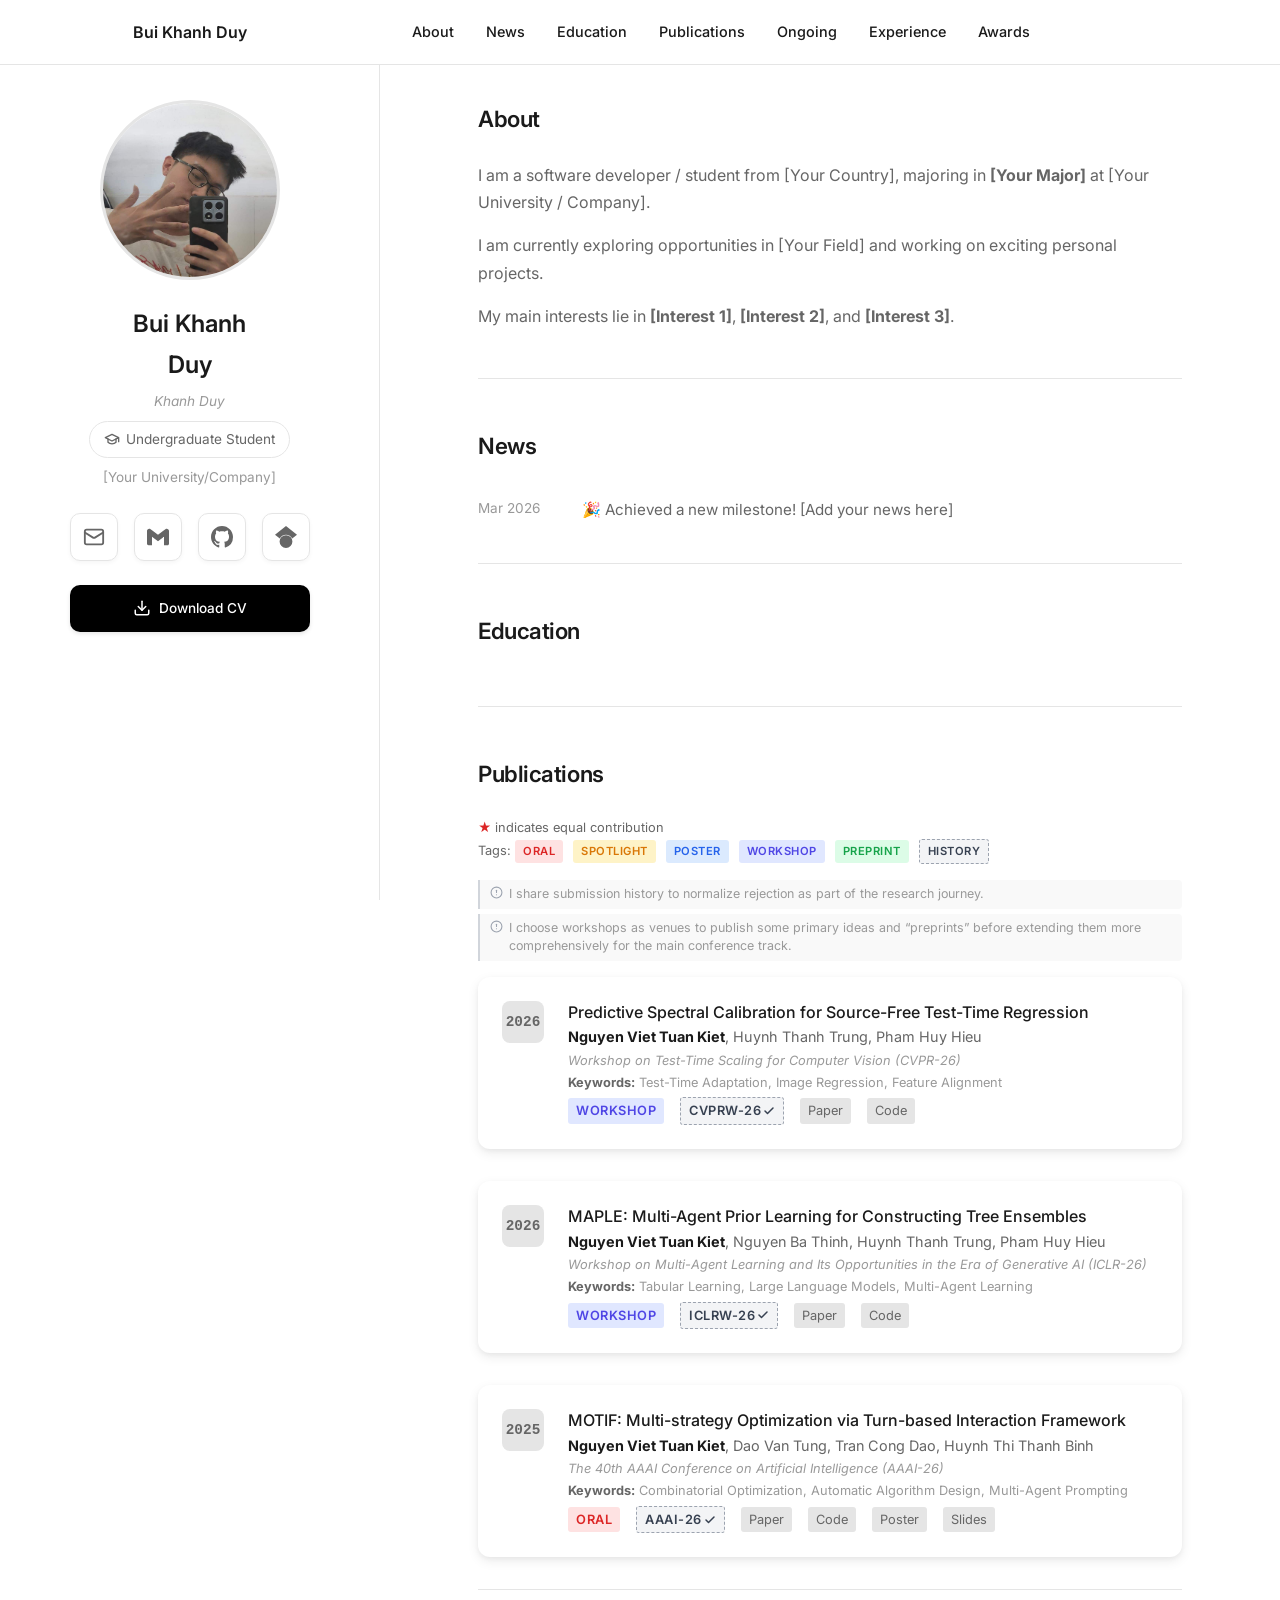
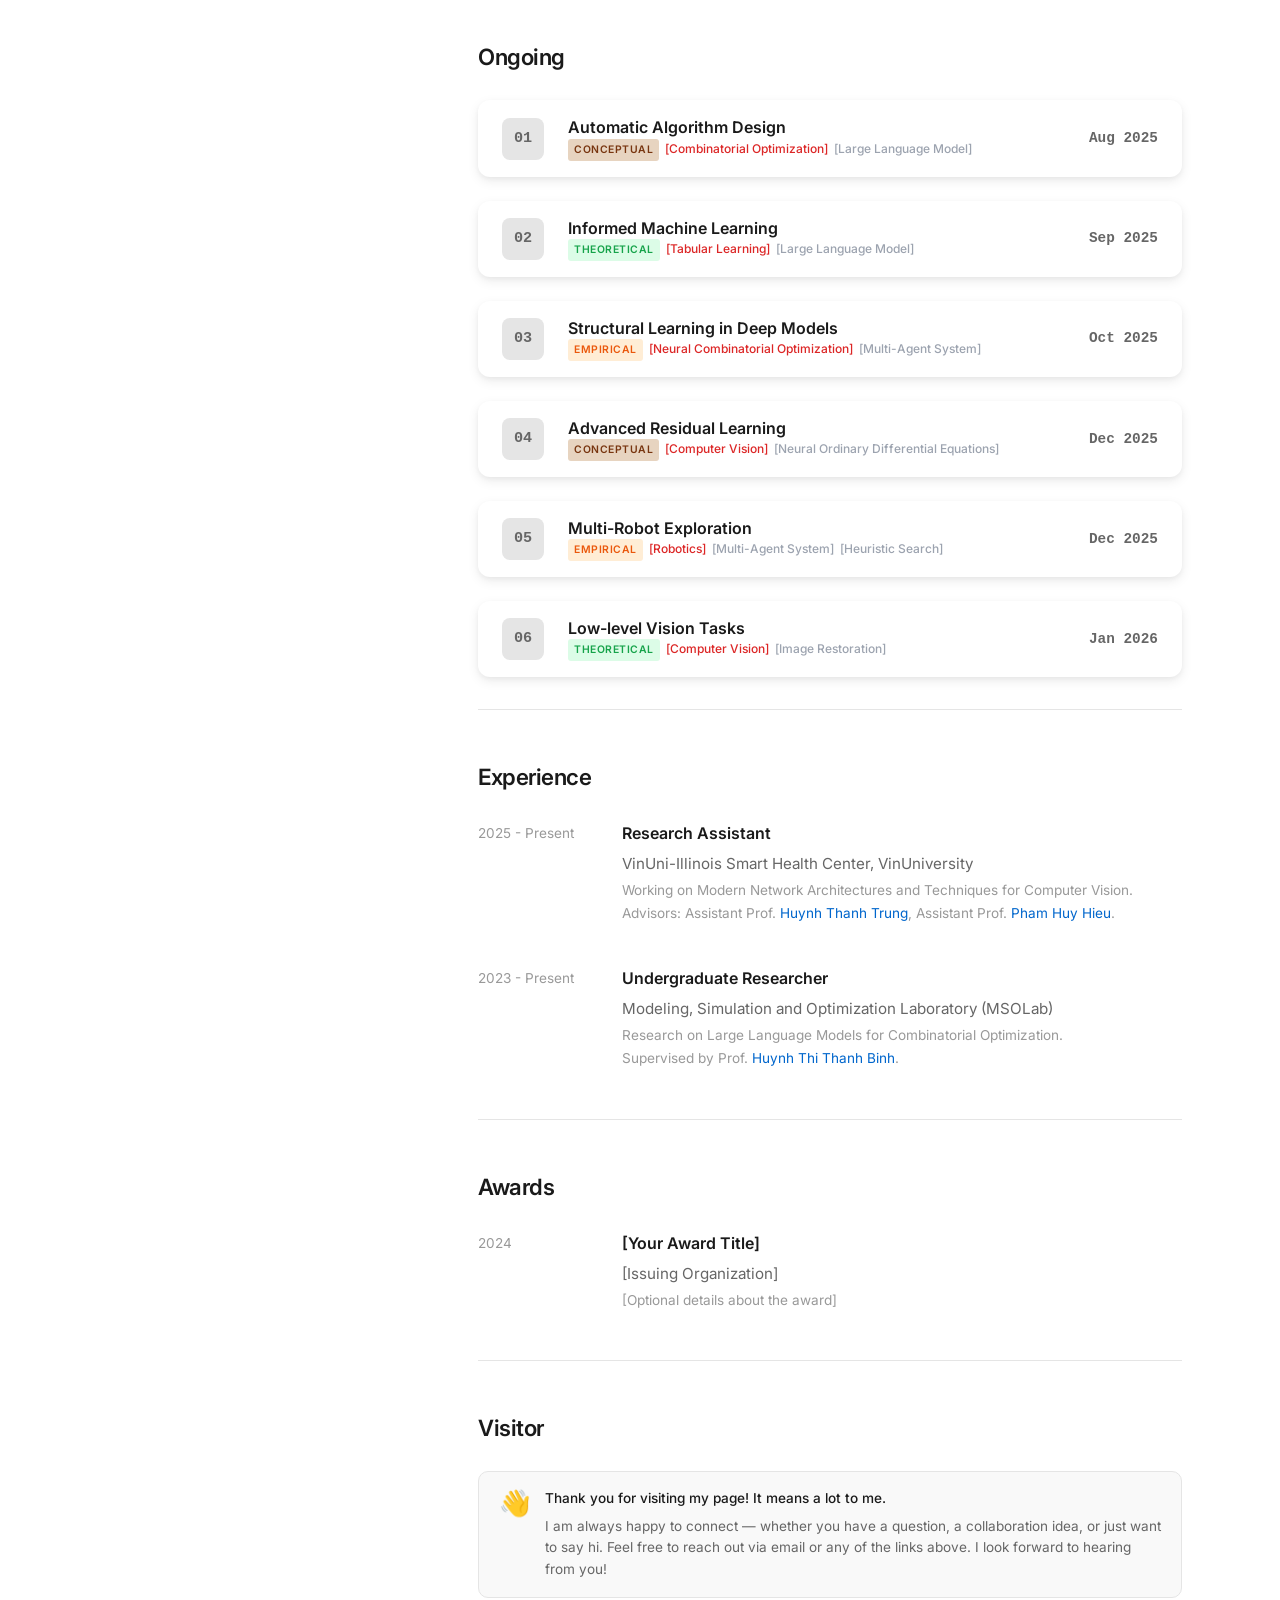
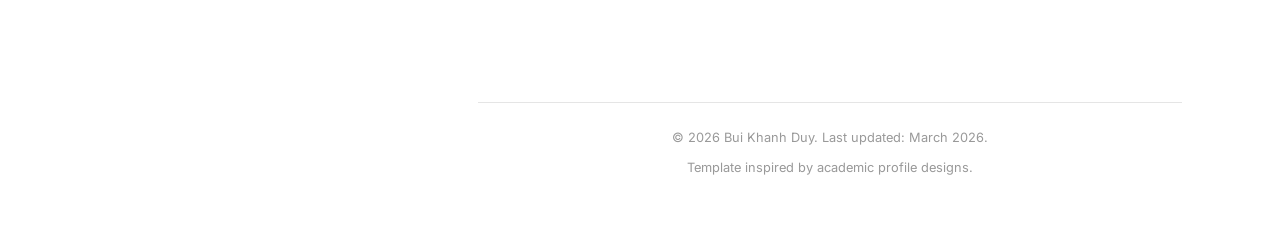
==== index.html @ b615f679 "Initial commit" ====
<!DOCTYPE html>
<html lang="en">
<head>
    <meta charset="UTF-8">
    <meta name="viewport" content="width=device-width, initial-scale=1.0">
    <meta name="description" content="Academic Profile - Bui Khanh Duy">
    <title>Bui Khanh Duy | Academic Profile</title>
    <link rel="stylesheet" href="css/style.css">
    <link rel="preconnect" href="https://fonts.googleapis.com">
    <link rel="preconnect" href="https://fonts.gstatic.com" crossorigin>
    <link href="https://fonts.googleapis.com/css2?family=Inter:wght@300;400;500;600;700&display=swap" rel="stylesheet">
</head>
<body>
    <!-- Navigation Bar -->
    <nav class="navbar">
        <div class="nav-container">
            <a href="#about" class="nav-logo">Bui Khanh Duy</a>
            <button class="nav-toggle" aria-label="Toggle menu">
                <span class="hamburger"></span>
            </button>
            <div class="nav-links">
                <a href="#about" class="nav-link">About</a>
                <a href="#news" class="nav-link">News</a>
                <a href="#education" class="nav-link">Education</a>
                <a href="#publications" class="nav-link">Publications</a>
                <a href="#ongoing" class="nav-link">Ongoing</a>
                <a href="#experience" class="nav-link">Experience</a>
                <a href="#awards" class="nav-link">Awards</a>
            </div>
        </div>
    </nav>

    <div class="container">
        <!-- Left Sidebar -->
        <aside class="sidebar">
            <div class="profile-image">
                <img src="assets/images/avatar.jpg" alt="Profile Photo" onerror="this.src='https://via.placeholder.com/200x200?text=Photo'">
            </div>
            <h1 class="name"><span class="name-first">Bui Khanh</span> <span class="name-last">Duy</span></h1>
            <p class="nickname">Khanh Duy</p>
            <div class="title-badge">
                <svg class="icon" xmlns="http://www.w3.org/2000/svg" viewBox="0 0 24 24" fill="none" stroke="currentColor" stroke-width="2" stroke-linecap="round" stroke-linejoin="round"><path d="M22 10v6M2 10l10-5 10 5-10 5z"/><path d="M6 12v5c3 3 9 3 12 0v-5"/></svg>
                <span>Undergraduate Student</span>
            </div>
            <p class="affiliation">[Your University/Company]</p>
            
            <div class="contact-info">
                <a href="mailto:your-email@example.com" class="contact-item">
                    <svg class="icon" xmlns="http://www.w3.org/2000/svg" viewBox="0 0 24 24" fill="none" stroke="currentColor" stroke-width="2" stroke-linecap="round" stroke-linejoin="round"><rect x="2" y="4" width="20" height="16" rx="2"/><path d="m22 7-8.97 5.7a1.94 1.94 0 0 1-2.06 0L2 7"/></svg>
                    <span>your-email@example.com</span>
                </a>
                <a href="mailto:your-email2@example.com" class="contact-item">
                    <svg class="icon" xmlns="http://www.w3.org/2000/svg" viewBox="0 0 24 24" fill="currentColor"><path d="M24 5.457v13.909c0 .904-.732 1.636-1.636 1.636h-3.819V11.73L12 16.64l-6.545-4.91v9.273H1.636A1.636 1.636 0 0 1 0 19.366V5.457c0-2.023 2.309-3.178 3.927-1.964L5.455 4.64 12 9.548l6.545-4.91 1.528-1.145C21.69 2.28 24 3.434 24 5.457z"/></svg>
                    <span>your-email2@example.com</span>
                </a>
                <a href="https://github.com/YourGithub" target="_blank" class="contact-item">
                    <svg class="icon" xmlns="http://www.w3.org/2000/svg" viewBox="0 0 24 24" fill="currentColor"><path d="M12 0C5.37 0 0 5.37 0 12c0 5.31 3.435 9.795 8.205 11.385.6.105.825-.255.825-.57 0-.285-.015-1.23-.015-2.235-3.015.555-3.795-.735-4.035-1.41-.135-.345-.72-1.41-1.23-1.695-.42-.225-1.02-.78-.015-.795.945-.015 1.62.87 1.845 1.23 1.08 1.815 2.805 1.305 3.495.99.105-.78.42-1.305.765-1.605-2.67-.3-5.46-1.335-5.46-5.925 0-1.305.465-2.385 1.23-3.225-.12-.3-.54-1.53.12-3.18 0 0 1.005-.315 3.3 1.23.96-.27 1.98-.405 3-.405s2.04.135 3 .405c2.295-1.56 3.3-1.23 3.3-1.23.66 1.65.24 2.88.12 3.18.765.84 1.23 1.905 1.23 3.225 0 4.605-2.805 5.625-5.475 5.925.435.375.81 1.095.81 2.22 0 1.605-.015 2.895-.015 3.3 0 .315.225.69.825.57A12.02 12.02 0 0 0 24 12c0-6.63-5.37-12-12-12z"/></svg>
                    <span>GitHub: YourGithub</span>
                </a>
                <a href="#" target="_blank" class="contact-item">
                    <svg class="icon" xmlns="http://www.w3.org/2000/svg" viewBox="0 0 24 24" fill="currentColor"><path d="M5.242 13.769L0 9.5 12 0l12 9.5-5.242 4.269C17.548 11.249 14.978 9.5 12 9.5c-2.977 0-5.548 1.748-6.758 4.269zM12 10a7 7 0 1 0 0 14 7 7 0 0 0 0-14z"/></svg>
                    <span>Google Scholar</span>
                </a>
                <!-- <a href="https://linkedin.com/in/yourprofile" target="_blank" class="contact-item">
                    <svg class="icon" xmlns="http://www.w3.org/2000/svg" viewBox="0 0 24 24" fill="currentColor"><path d="M20.447 20.452h-3.554v-5.569c0-1.328-.027-3.037-1.852-3.037-1.853 0-2.136 1.445-2.136 2.939v5.667H9.351V9h3.414v1.561h.046c.477-.9 1.637-1.85 3.37-1.85 3.601 0 4.267 2.37 4.267 5.455v6.286zM5.337 7.433a2.062 2.062 0 0 1-2.063-2.065 2.064 2.064 0 1 1 2.063 2.065zm1.782 13.019H3.555V9h3.564v11.452zM22.225 0H1.771C.792 0 0 .774 0 1.729v20.542C0 23.227.792 24 1.771 24h20.451C23.2 24 24 23.227 24 22.271V1.729C24 .774 23.2 0 22.222 0h.003z"/></svg>
                    <span>LinkedIn</span>
                </a> -->
            </div>

            <div class="cv-download">
                <a href="assets/cv.pdf" class="btn-cv" target="_blank">
                    <svg class="icon" xmlns="http://www.w3.org/2000/svg" viewBox="0 0 24 24" fill="none" stroke="currentColor" stroke-width="2" stroke-linecap="round" stroke-linejoin="round"><path d="M21 15v4a2 2 0 0 1-2 2H5a2 2 0 0 1-2-2v-4"/><polyline points="7 10 12 15 17 10"/><line x1="12" y1="15" x2="12" y2="3"/></svg>
                    <span>Download CV</span>
                </a>
            </div>
        </aside>

        <!-- Main Content -->
        <main class="content">
            <!-- About Section -->
            <section id="about" class="section">
                <h2 class="section-title">About</h2>
                <p>
                    I am a software developer / student from [Your Country], majoring in <strong>[Your Major]</strong> 
                    at [Your University / Company].
                </p>
                <p>
                    I am currently exploring opportunities in [Your Field] and working on exciting personal projects.
                </p>
                <p>
                    My main interests lie in <strong>[Interest 1]</strong>, <strong>[Interest 2]</strong>, and <strong>[Interest 3]</strong>.
                </p>
            </section>

            <!-- News Section -->
            <section id="news" class="section">
                <h2 class="section-title">News</h2>
                <ul class="news-list">
                    <!-- Add new news items at the top -->
                    <li class="news-item">
                        <span class="news-date">Mar 2026</span>
                        <span class="news-content">🎉 Achieved a new milestone! [Add your news here]</span>
                    </li>
                    
                                        <!--                     <li class="news-item">
                        <span class="news-date">Jun 2025</span>
                        <span class="news-content">Graduated with B.S. in Computer Science from [University].</span>
                    </li> -->
                    <!-- More news items... -->
                </ul>
            </section>

            <!-- Education Section -->
            <section id="education" class="section">
                <h2 class="section-title">Education</h2>
                <div class="edu-timeline">
                    
                    
                </div>
            </section>

            <!-- Publications Section -->
            <section id="publications" class="section">
                <h2 class="section-title">Publications</h2>
                <p class="pub-note">
                    <span class="equal-star">★</span> indicates equal contribution<br>
                    <span class="pub-tags-legend">Tags:
                    <span class="pub-tag tag-oral">Oral</span>
                    <span class="pub-tag tag-spotlight">Spotlight</span>
                    <span class="pub-tag tag-poster">Poster</span>
                    <span class="pub-tag tag-workshop">Workshop</span>
                    <span class="pub-tag tag-preprint">Preprint</span>
                    <span class="pub-tag tag-history">History</span>
                    <br></span>
                    <div class="pub-note-info-list">
                        <div class="pub-note-info-item">
                            <svg class="pub-note-info-icon" xmlns="http://www.w3.org/2000/svg" viewBox="0 0 24 24" fill="none" stroke="currentColor" stroke-width="2" stroke-linecap="round" stroke-linejoin="round" width="13" height="13"><circle cx="12" cy="12" r="10"/><line x1="12" y1="8" x2="12" y2="12"/><line x1="12" y1="16" x2="12.01" y2="16"/></svg>
                            <span>I share submission history to normalize rejection as part of the research journey.</span>
                        </div>
                        <div class="pub-note-info-item">
                            <svg class="pub-note-info-icon" xmlns="http://www.w3.org/2000/svg" viewBox="0 0 24 24" fill="none" stroke="currentColor" stroke-width="2" stroke-linecap="round" stroke-linejoin="round" width="13" height="13"><circle cx="12" cy="12" r="10"/><line x1="12" y1="8" x2="12" y2="12"/><line x1="12" y1="16" x2="12.01" y2="16"/></svg>
                            <span>I choose workshops as venues to publish some primary ideas and &ldquo;preprints&rdquo; before extending them more comprehensively for the main conference track.</span>
                        </div>
                    </div>
                </p>
                
                <div class="publications-list">
                    <!-- Publication Item Template -->
                    <div class="pub-item">
                        <div class="pub-year">2026</div>
                        <div class="pub-content">
                            <h3 class="pub-title">Predictive Spectral Calibration for Source-Free Test-Time Regression</h3>
                            <div class="pub-authors">
                                <strong>Nguyen Viet Tuan Kiet</strong>, Huynh Thanh Trung, Pham Huy Hieu
                            </div>
                            <div class="pub-venue">Workshop on Test-Time Scaling for Computer Vision (CVPR-26)</div>
                            <div class="pub-keywords"><strong>Keywords:</strong> Test-Time Adaptation, Image Regression, Feature Alignment</div>
                            <!-- <div class="pub-keywords"><strong>Note:</strong> I'm refactoring codebase, it will be updated soon.</div> -->
                            <div class="pub-links">
                                <span class="pub-tag tag-workshop">Workshop</span>
                                <span class="pub-tag tag-history" title="Submission History">CVPRW-26 <svg class="icon-check" xmlns="http://www.w3.org/2000/svg" viewBox="0 0 24 24" fill="none" stroke="currentColor" stroke-width="3" stroke-linecap="round" stroke-linejoin="round" width="12" height="12"><polyline points="20 6 9 17 4 12"/></svg></span>
                                <a href="https://arxiv.org/abs/2603.09338" class="pub-link">Paper</a>
                                <a href="#" class="pub-link">Code</a>
                            </div>
                        </div>
                    </div>


                    <div class="pub-item">
                        <div class="pub-year">2026</div>
                        <div class="pub-content">
                            <h3 class="pub-title">MAPLE: Multi-Agent Prior Learning for Constructing Tree Ensembles</h3>
                            <div class="pub-authors">
                                <strong>Nguyen Viet Tuan Kiet</strong>, Nguyen Ba Thinh, Huynh Thanh Trung, Pham Huy Hieu
                            </div>
                            <div class="pub-venue">Workshop on Multi-Agent Learning and Its Opportunities in the Era of Generative AI (ICLR-26)</div>
                            <div class="pub-keywords"><strong>Keywords:</strong> Tabular Learning, Large Language Models, Multi-Agent Learning</div>
                            <div class="pub-links">
                                <span class="pub-tag tag-workshop">Workshop</span>
                                <span class="pub-tag tag-history" title="Submission History">ICLRW-26 <svg class="icon-check" xmlns="http://www.w3.org/2000/svg" viewBox="0 0 24 24" fill="none" stroke="currentColor" stroke-width="3" stroke-linecap="round" stroke-linejoin="round" width="12" height="12"><polyline points="20 6 9 17 4 12"/></svg></span>
                                <a href="https://openreview.net/forum?id=bBIA4TVEBG" class="pub-link">Paper</a>
                                <a href="https://github.com/YourGithub/MAPLE" class="pub-link">Code</a>
                            </div>
                        </div>
                    </div>

                    <div class="pub-item">
                        <div class="pub-year">2025</div>
                        <div class="pub-content">
                            <h3 class="pub-title">MOTIF: Multi-strategy Optimization via Turn-based Interaction Framework</h3>
                            <div class="pub-authors">
                                <strong>Nguyen Viet Tuan Kiet</strong>, Dao Van Tung, Tran Cong Dao, Huynh Thi Thanh Binh
                            </div>
                            <div class="pub-venue">The 40th AAAI Conference on Artificial Intelligence (AAAI-26)</div>
                            <div class="pub-keywords"><strong>Keywords:</strong> Combinatorial Optimization, Automatic Algorithm Design, Multi-Agent Prompting</div>
                            <div class="pub-links">
                                <span class="pub-tag tag-oral">Oral</span>
                                <span class="pub-tag tag-history" title="Submission History">AAAI-26 <svg class="icon-check" xmlns="http://www.w3.org/2000/svg" viewBox="0 0 24 24" fill="none" stroke="currentColor" stroke-width="3" stroke-linecap="round" stroke-linejoin="round" width="12" height="12"><polyline points="20 6 9 17 4 12"/></svg></span>
                                <a href="https://arxiv.org/abs/2508.03929" class="pub-link">Paper</a>
                                <a href="https://github.com/YourGithub/MOTIF" class="pub-link">Code</a>
                                <a href="#" class="pub-link">Poster</a>
                                <a href="#" class="pub-link">Slides</a>
                            </div>
                        </div>
                    </div>

                    <!-- Add more publications here -->
                </div>
            </section>

            <!-- Ongoing Section -->
            <section id="ongoing" class="section">
                <h2 class="section-title">Ongoing</h2>
                <!-- <p class="ongoing-note">
                    <span class="ongoing-badge">● 5 Active</span>
                </p> -->
                
                <div class="ongoing-list">
                    <div class="ongoing-item">
                        <div class="ongoing-number">01</div>
                        <div class="ongoing-content">
                            <h3 class="ongoing-title">Automatic Algorithm Design</h3>
                            <div class="ongoing-keywords">
                                <span class="ongoing-tag tag-conceptual">Conceptual</span>
                                <span class="ongoing-kw kw-co">Combinatorial Optimization</span>
                                <!-- <span class="ongoing-kw kw-ec">Evolutionary Computation</span> -->
                                <span class="ongoing-kw kw-llm">Large Language Model</span>
                            </div>
                        </div>
                        <div class="ongoing-date">Aug 2025</div>
                    </div>

                    <div class="ongoing-item">
                        <div class="ongoing-number">02</div>
                        <div class="ongoing-content">
                            <h3 class="ongoing-title">Informed Machine Learning</h3>
                            <div class="ongoing-keywords">
                                <span class="ongoing-tag tag-theoretical">Theoretical</span>
                                <span class="ongoing-kw kw-tl">Tabular Learning</span>
                                <span class="ongoing-kw kw-llm">Large Language Model</span>
                            </div>
                        </div>
                        <div class="ongoing-date">Sep 2025</div>
                    </div>

                    <div class="ongoing-item">
                        <div class="ongoing-number">03</div>
                        <div class="ongoing-content">
                            <h3 class="ongoing-title">Structural Learning in Deep Models</h3>
                            <div class="ongoing-keywords">
                                <span class="ongoing-tag tag-empirical">Empirical</span>
                                <span class="ongoing-kw kw-nco">Neural Combinatorial Optimization</span>
                                <span class="ongoing-kw kw-mas">Multi-Agent System</span>
                            </div>
                        </div>
                        <div class="ongoing-date">Oct 2025</div>
                    </div>

                    <div class="ongoing-item">
                        <div class="ongoing-number">04</div>
                        <div class="ongoing-content">
                            <h3 class="ongoing-title">Advanced Residual Learning</h3>
                            <div class="ongoing-keywords">
                                <span class="ongoing-tag tag-conceptual">Conceptual</span>
                                <span class="ongoing-kw kw-cv">Computer Vision</span>
                                <span class="ongoing-kw kw-node">Neural Ordinary Differential Equations</span>
                            </div>
                        </div>
                        <div class="ongoing-date">Dec 2025</div>
                    </div>

                    <div class="ongoing-item">
                        <div class="ongoing-number">05</div>
                        <div class="ongoing-content">
                            <h3 class="ongoing-title">Multi-Robot Exploration</h3>
                            <div class="ongoing-keywords">
                                <span class="ongoing-tag tag-empirical">Empirical</span>
                                <span class="ongoing-kw kw-robot">Robotics</span>
                                <span class="ongoing-kw kw-mas">Multi-Agent System</span>
                                <span class="ongoing-kw kw-hs">Heuristic Search</span>
                            </div>
                        </div>
                        <div class="ongoing-date">Dec 2025</div>
                    </div>

                    <div class="ongoing-item">
                        <div class="ongoing-number">06</div>
                        <div class="ongoing-content">
                            <h3 class="ongoing-title">Low-level Vision Tasks</h3>
                            <div class="ongoing-keywords">
                                <span class="ongoing-tag tag-theoretical">Theoretical</span>
                                <span class="ongoing-kw kw-cv">Computer Vision</span>
                                <span class="ongoing-kw kw-ir">Image Restoration</span>
                            </div>
                        </div>
                        <div class="ongoing-date">Jan 2026</div>
                    </div>
                </div>
            </section>

            <!-- Experience Section -->
            <section id="experience" class="section">
                <h2 class="section-title">Experience</h2>
                <div class="timeline">
                    <div class="timeline-item">
                        <div class="timeline-period">2025 - Present</div>
                        <div class="timeline-content">
                            <h3>Research Assistant</h3>
                            <p class="institution">VinUni-Illinois Smart Health Center, VinUniversity</p>
                            <p class="details">
                                Working on Modern Network Architectures and Techniques for Computer Vision.<br>
                                Advisors: 
                                Assistant Prof. <a href="https://scholar.google.com/citations?user=s536Zc0AAAAJ" target="_blank">Huynh Thanh Trung</a>,
                                Assistant Prof. <a href="https://scholar.google.com/citations?user=mXcFcNkAAAAJ" target="_blank">Pham Huy Hieu</a>.
                            </p>
                        </div>
                    </div>
                    <div class="timeline-item">
                        <div class="timeline-period">2023 - Present</div>
                        <div class="timeline-content">
                            <h3>Undergraduate Researcher</h3>
                            <p class="institution">Modeling, Simulation and Optimization Laboratory (MSOLab)</p>
                            <p class="details">
                                Research on Large Language Models for Combinatorial Optimization.<br>
                                Supervised by Prof. <a href="#" target="_blank">Huynh Thi Thanh Binh</a>.
                            </p>
                        </div>
                    </div>
                </div>
            </section>

            <!-- Awards Section -->
            <section id="awards" class="section">
                <h2 class="section-title">Awards</h2>
                
                <div class="timeline">
                    <div class="timeline-item">
                        <div class="timeline-period">2024</div>
                        <div class="timeline-content">
                            <h3>[Your Award Title]</h3>
                            <p class="institution">[Issuing Organization]</p>
                            <p class="details">[Optional details about the award]</p>
                        </div>
                    </div>
                </div>
            </section>

            <!-- Visitor Map Section -->
            <section class="section">
                <h2 class="section-title">Visitor</h2>
                <div class="visitor-thanks">
                    <div class="visitor-thanks-icon">👋</div>
                    <div class="visitor-thanks-text">
                        <p>Thank you for visiting my page! It means a lot to me.</p>
                        <p>I am always happy to connect — whether you have a question, a collaboration idea, or just want to say hi. Feel free to reach out via email or any of the links above. I look forward to hearing from you!</p>
                    </div>
                </div>
                <div class="clustrmap">
                    <!-- Replace this with your own clustrmap or remove -->
                </div>
            </section>

            <!-- Footer -->
            <footer class="footer">
                <p>&copy; 2026 Bui Khanh Duy. Last updated: March 2026.</p>
                <p class="footer-note">Template inspired by academic profile designs.</p>
            </footer>
        </main>
    </div>

    <script src="js/main.js"></script>
</body>
</html>
---- css/style.css ----
/* ============================================
   Academic Profile - Minimalist Theme
   A clean, black & white academic profile
   ============================================ */

/* ---------- CSS Variables ---------- */
:root {
    /* Colors - Easy to customize */
    --color-bg: #ffffff;
    --color-text: #1a1a1a;
    --color-text-light: #666666;
    --color-text-muted: #999999;
    --color-border: #e5e5e5;
    --color-accent: #000000;
    --color-accent-hover: #333333;
    --color-link: #0066cc;
    --color-link-hover: #004499;
    --color-bg-light: #f9f9f9;
    
    /* Typography */
    --font-main: 'Inter', -apple-system, BlinkMacSystemFont, 'Segoe UI', sans-serif;
    --font-size-base: 16px;
    --line-height: 1.7;
    
    /* Spacing */
    --spacing-xs: 0.5rem;
    --spacing-sm: 1rem;
    --spacing-md: 1.5rem;
    --spacing-lg: 2rem;
    --spacing-xl: 3rem;
    
    /* Layout */
    --sidebar-width: 380px;
    --content-max-width: 800px;
    --container-padding: 2rem;
}

/* ---------- Reset & Base ---------- */
*, *::before, *::after {
    box-sizing: border-box;
    margin: 0;
    padding: 0;
}

html {
    font-size: var(--font-size-base);
    scroll-behavior: smooth;
    scroll-padding-top: 70px; /* Offset for fixed navbar */
}

body {
    font-family: var(--font-main);
    background-color: var(--color-bg);
    color: var(--color-text);
    line-height: var(--line-height);
    -webkit-font-smoothing: antialiased;
    -moz-osx-font-smoothing: grayscale;
}

a {
    color: var(--color-link);
    text-decoration: none;
    transition: color 0.2s ease;
}

a:hover {
    color: var(--color-link-hover);
}

img {
    max-width: 100%;
    height: auto;
}

/* ---------- Navigation Bar ---------- */
.navbar {
    position: fixed;
    top: 0;
    left: 0;
    right: 0;
    background-color: var(--color-bg);
    border-bottom: 1px solid var(--color-border);
    z-index: 1000;
    padding: 0.75rem 0;
}

.nav-container {
    display: flex;
    align-items: center;
    padding: 0;
}

.nav-logo {
    width: var(--sidebar-width);
    flex-shrink: 0;
    font-size: 1rem;
    font-weight: 600;
    color: var(--color-text);
    text-decoration: none;
    text-align: center;
    padding: 0 var(--spacing-lg);
    box-sizing: border-box;
}

.nav-logo:hover {
    color: var(--color-link);
}

.nav-links {
    display: flex;
    gap: var(--spacing-lg);
    padding-left: var(--spacing-lg);
}

.nav-link {
    color: var(--color-text);
    font-size: 0.9rem;
    font-weight: 500;
    padding: 0.5rem 0;
    position: relative;
    transition: color 0.2s ease;
}

.nav-link:hover {
    color: var(--color-link);
}

.nav-link::after {
    content: '';
    position: absolute;
    bottom: 0;
    left: 0;
    width: 0;
    height: 2px;
    background-color: var(--color-link);
    transition: width 0.2s ease;
}

.nav-link:hover::after {
    width: 100%;
}

/* ---------- Layout ---------- */
.container {
    display: flex;
    min-height: 100vh;
    margin-top: 52px; /* Height of navbar */
}

/* ---------- Sidebar ---------- */
.sidebar {
    width: var(--sidebar-width);
    padding: var(--spacing-xl) var(--spacing-lg);
    border-right: 1px solid var(--color-border);
    position: sticky;
    top: 52px; /* Height of navbar */
    height: calc(100vh - 52px);
    overflow-y: auto;
    display: flex;
    flex-direction: column;
    align-items: center;
}

.profile-image {
    width: 180px;
    height: 180px;
    margin-bottom: var(--spacing-md);
    border-radius: 50%;
    overflow: hidden;
    border: 3px solid var(--color-border);
}

.profile-image img {
    width: 100%;
    height: 100%;
    object-fit: cover;
}

.name {
    font-size: 1.5rem;
    font-weight: 600;
    text-align: center;
    margin-bottom: 0.25rem;
    color: var(--color-text);
}

.name .name-first {
    display: block;
}

.name .name-last {
    display: block;
}

.nickname {
    font-size: 0.85rem;
    color: var(--color-text-muted);
    text-align: center;
    margin-bottom: 0.5rem;
    font-style: italic;
}

.title-badge {
    display: inline-flex;
    align-items: center;
    gap: 6px;
    padding: 6px 14px;
    background-color: var(--color-bg);
    border: 1px solid var(--color-border);
    border-radius: 20px;
    font-size: 0.85rem;
    color: var(--color-text-light);
    margin-bottom: 0.5rem;
}

.title-badge .icon {
    width: 16px;
    height: 16px;
    flex-shrink: 0;
}

.title {
    font-size: 0.95rem;
    color: var(--color-text-light);
    text-align: center;
    margin-bottom: var(--spacing-xs);
}

.affiliation {
    font-size: 0.85rem;
    color: var(--color-text-muted);
    text-align: center;
    margin-bottom: var(--spacing-md);
}

/* Contact Info */
.contact-info {
    margin-bottom: var(--spacing-md);
    width: 100%;
    display: flex;
    flex-direction: row;
    justify-content: center;
    gap: var(--spacing-sm);
}

.contact-item {
    display: flex;
    align-items: center;
    justify-content: center;
    width: 48px;
    height: 48px;
    font-size: 0.85rem;
    color: var(--color-text-light);
    background-color: var(--color-bg);
    border: 1px solid var(--color-border);
    border-radius: 10px;
    transition: all 0.25s ease;
    box-shadow: 0 2px 4px rgba(0, 0, 0, 0.04);
}

.contact-item:hover {
    color: var(--color-text);
    transform: translateY(-3px);
    box-shadow: 0 8px 16px rgba(0, 0, 0, 0.1);
    border-color: var(--color-text-muted);
}

.contact-item:active {
    transform: translateY(-1px);
    box-shadow: 0 4px 8px rgba(0, 0, 0, 0.08);
}

.contact-item .icon {
    width: 22px;
    height: 22px;
    flex-shrink: 0;
}

.contact-item span {
    position: absolute;
    width: 1px;
    height: 1px;
    padding: 0;
    margin: -1px;
    overflow: hidden;
    clip: rect(0, 0, 0, 0);
    white-space: nowrap;
    border: 0;
}

/* CV Button */
.cv-download {
    text-align: center;
    width: 100%;
    display: flex;
    justify-content: center;
}

.btn-cv {
    display: inline-flex;
    align-items: center;
    justify-content: center;
    gap: 8px;
    /* Width = 4 icons (48px each) + 3 gaps (16px each) = 240px */
    width: 240px;
    padding: 12px var(--spacing-md);
    background-color: var(--color-accent);
    color: var(--color-bg);
    font-size: 0.85rem;
    font-weight: 500;
    border-radius: 10px;
    transition: all 0.25s ease;
    box-shadow: 0 2px 4px rgba(0, 0, 0, 0.1);
}

.btn-cv .icon {
    width: 18px;
    height: 18px;
    flex-shrink: 0;
}

.btn-cv:hover {
    background-color: var(--color-accent-hover);
    color: var(--color-bg);
    transform: translateY(-2px);
    box-shadow: 0 6px 12px rgba(0, 0, 0, 0.15);
}

/* ---------- Main Content ---------- */
.content {
    flex: 1;
    padding: var(--spacing-xl) var(--spacing-xl);
    max-width: var(--content-max-width);
    margin: 0 auto;
}

/* Section Styling */
.section {
    margin-bottom: var(--spacing-xl);
    padding-bottom: var(--spacing-lg);
    border-bottom: 1px solid var(--color-border);
}

.section:last-of-type {
    border-bottom: none;
}

.section-title {
    font-size: 1.4rem;
    font-weight: 600;
    margin-bottom: var(--spacing-md);
    color: var(--color-text);
    letter-spacing: -0.02em;
}

.section p {
    margin-bottom: var(--spacing-sm);
    color: var(--color-text-light);
}

/* ---------- Research Interests ---------- */
.research-interests {
    display: flex;
    flex-direction: column;
    gap: var(--spacing-sm);
    margin-top: var(--spacing-md);
}

.interest-tag {
    display: flex;
    flex-direction: column;
    gap: 0.25rem;
    padding: 0.75rem 1rem;
    background-color: #f0f0f0;
    border-radius: 6px;
    border-left: 3px solid var(--color-accent);
}

.interest-tag:nth-child(1) { border-color: #3b82f6; }
.interest-tag:nth-child(2) { border-color: #22c55e; }
.interest-tag:nth-child(3) { border-color: #f97316; }
.interest-tag:nth-child(4) { border-color: #a855f7; }

.tag-title {
    font-weight: 600;
    font-size: 0.95rem;
    color: var(--color-text);
}

.tag-desc {
    font-size: 0.85rem;
    color: var(--color-text-light);
}

/* ---------- News Section ---------- */
.news-list {
    list-style: none;
}

.news-item {
    display: flex;
    gap: var(--spacing-md);
    padding: var(--spacing-xs) 0;
    font-size: 0.95rem;
}

.news-date {
    flex-shrink: 0;
    width: 80px;
    color: var(--color-text-muted);
    font-size: 0.85rem;
}

.news-content {
    color: var(--color-text-light);
}

/* ---------- Timeline (Education & Experience) ---------- */
.timeline {
    display: flex;
    flex-direction: column;
    gap: var(--spacing-md);
}

.timeline-item {
    display: flex;
    gap: var(--spacing-md);
}

.timeline-period {
    flex-shrink: 0;
    width: 120px;
    font-size: 0.85rem;
    color: var(--color-text-muted);
    padding-top: 2px;
}

.timeline-content h3 {
    font-size: 1rem;
    font-weight: 600;
    margin-bottom: 4px;
    color: var(--color-text);
}

.timeline-content .institution {
    font-size: 0.95rem;
    color: var(--color-text-light);
    margin-bottom: 2px;
}

.timeline-content .details {
    font-size: 0.85rem;
    color: var(--color-text-muted);
}

/* ---------- Education Timeline ---------- */
.edu-timeline {
    display: flex;
    flex-direction: column;
    gap: var(--spacing-md);
    position: relative;
}

/* Timeline line - spans from top of first card to bottom of last card */
.edu-timeline::before {
    content: '';
    position: absolute;
    left: 141px; /* year card (120px) + gap (16px) + dot half (6px) - line half (1px) */
    top: 0;
    bottom: 0;
    width: 2px;
    background-color: var(--color-border);
    z-index: 0;
}

.edu-timeline-item {
    display: flex;
    align-items: center;
    gap: var(--spacing-sm);
    position: relative;
}

.edu-timeline-left {
    flex-shrink: 0;
    width: 120px;
    display: flex;
    align-items: center;
    justify-content: center;
    padding: 8px 12px;
    border: 1px solid var(--color-border);
    border-radius: 6px;
    background: var(--color-bg);
}

.edu-period {
    font-size: 0.85rem;
    color: var(--color-text-muted);
    line-height: 1;
    text-align: center;
}

.edu-dot {
    width: 12px;
    height: 12px;
    background-color: var(--color-bg);
    border: 2px solid var(--color-accent);
    border-radius: 50%;
    flex-shrink: 0;
    position: relative;
    z-index: 1;
    box-shadow: 0 0 0 4px rgba(0, 0, 0, 0.08);
}

.edu-card {
    flex: 1;
    background: var(--color-bg);
    border-radius: 8px;
    padding: var(--spacing-sm) var(--spacing-md);
    box-shadow: 0 4px 12px rgba(0, 0, 0, 0.08), 0 2px 4px rgba(0, 0, 0, 0.04);
    transition: background-color 0.2s ease;
}

.edu-card:hover {
    background-color: #fffbeb;
}

.edu-card h3 {
    font-size: 1rem;
    font-weight: 600;
    margin-bottom: 0;
    color: var(--color-text);
    line-height: 1.4;
}

.edu-card .edu-program {
    font-size: 0.9rem;
    color: var(--color-text-light);
    margin-bottom: 0;
    line-height: 1.4;
}

.edu-card .edu-program strong {
    color: var(--color-text-muted);
    font-weight: 500;
}

.edu-card .institution {
    font-size: 0.9rem;
    color: var(--color-text-light);
    margin-bottom: 0;
    line-height: 1.4;
    padding-top: 6px;
    margin-top: 6px;
    border-top: 1px solid var(--color-border);
}

.edu-card .institution strong {
    color: var(--color-text-muted);
    font-weight: 500;
}

.edu-card .details {
    font-size: 0.85rem;
    color: var(--color-text-muted);
    margin-bottom: 0;
}

.edu-card .details strong {
    font-weight: 500;
}

/* ---------- Publications Section ---------- */
.pub-note {
    font-size: 0.8rem;
    color: var(--color-text-muted);
    margin-bottom: var(--spacing-md);
}

.equal-star {
    color: #dc2626;
    font-style: normal;
}

.publications-list {
    display: flex;
    flex-direction: column;
    gap: var(--spacing-lg);
}

.pub-item {
    display: flex;
    gap: var(--spacing-md);
    background: var(--color-bg);
    border-radius: 12px;
    padding: var(--spacing-md);
    box-shadow: 0 4px 12px rgba(0, 0, 0, 0.08), 0 2px 4px rgba(0, 0, 0, 0.04);
    transition: box-shadow 0.2s ease, transform 0.2s ease;
}

.pub-item:hover {
    box-shadow: 0 8px 24px rgba(0, 0, 0, 0.12), 0 4px 8px rgba(0, 0, 0, 0.06);
    transform: translateY(-2px);
}

.pub-year {
    flex-shrink: 0;
    width: 42px;
    height: 42px;
    display: flex;
    align-items: center;
    justify-content: center;
    background: #e5e5e5;
    border-radius: 8px;
    font-size: 0.9rem;
    font-weight: 700;
    color: var(--color-text-light);
    font-family: 'Consolas', 'Monaco', 'Courier New', monospace;
}

.pub-content {
    flex: 1;
}

.pub-title {
    font-size: 1rem;
    font-weight: 500;
    margin-bottom: 2px;
    color: var(--color-text);
    line-height: 1.4;
}

.pub-authors {
    font-size: 0.9rem;
    color: var(--color-text-light);
}

.pub-authors strong {
    color: var(--color-text);
}

.pub-venue {
    font-size: 0.8rem;
    color: var(--color-text-muted);
    font-style: italic;
}

.pub-tag {
    display: inline-block;
    font-size: 0.7rem;
    font-weight: 600;
    font-style: normal;
    padding: 2px 8px;
    border-radius: 3px;
    margin-right: 6px;
    text-transform: uppercase;
    letter-spacing: 0.5px;
}

.tag-oral {
    background-color: #fee2e2;
    color: #dc2626;
}

.tag-spotlight {
    background-color: #fef3c7;
    color: #d97706;
}

.tag-poster {
    background-color: #dbeafe;
    color: #2563eb;
}

.tag-workshop {
    background-color: #e0e7ff;
    color: #4f46e5;
}

.tag-preprint {
    background-color: #dcfce7;
    color: #16a34a;
}

.tag-history {
    background-color: #f3f4f6;
    color: #374151;
    border: 1px dashed #9ca3af;
}

.pub-note-detail {
    /* font-size: 0.8rem; */
    color: var(--color-text-muted);
    display: inline-block;
}

.pub-note-info-list {
    display: flex;
    flex-direction: column;
    gap: 5px;
    margin-top: 6px;
}

.pub-note-info-item {
    display: flex;
    align-items: flex-start;
    gap: 6px;
    background: var(--color-bg-light);
    border-left: 2px solid #d1d5db;
    border-radius: 0 4px 4px 0;
    padding: 5px 10px;
    font-size: 0.78rem;
    color: var(--color-text-muted);
    line-height: 1.5;
}

.pub-note-info-icon {
    flex-shrink: 0;
    margin-top: 1px;
    color: #9ca3af;
}

.icon-check {
    vertical-align: middle;
    margin-left: 2px;
}

.awards-note {
    font-size: 0.8rem;
    color: var(--color-text-muted);
    margin-bottom: var(--spacing-md);
    font-style: italic;
}

.pub-keywords {
    font-size: 0.8rem;
    color: var(--color-text-muted);
    margin-bottom: 4px;
}

.pub-keywords strong {
    color: var(--color-text-light);
}

.pub-links {
    display: flex;
    gap: var(--spacing-sm);
    flex-wrap: wrap;
    align-items: center;
}

.pub-link {
    font-size: 0.8rem;
    padding: 2px 8px;
    background-color: #e5e5e5;
    border-radius: 3px;
    color: var(--color-text-light);
    transition: all 0.2s ease;
}

.pub-link:hover {
    background-color: var(--color-accent);
    color: var(--color-bg);
}

/* Tag inside pub-links */
.pub-links .pub-tag {
    font-size: 0.8rem;
    padding: 2px 8px;
    margin-right: 0;
    display: inline-flex;
    align-items: center;
    justify-content: center;
}

/* ---------- Awards Section ---------- */
.awards-list {
    list-style: none;
}

.awards-list li {
    display: flex;
    gap: var(--spacing-md);
    padding: var(--spacing-xs) 0;
    font-size: 0.95rem;
}

.award-year {
    flex-shrink: 0;
    width: 50px;
    color: var(--color-text-muted);
    font-size: 0.85rem;
}

.award-name {
    color: var(--color-text-light);
}

.award-detail {
    font-size: 0.85rem;
    color: var(--color-text-muted);
}

/* ---------- Visitor ---------- */
.visitor-thanks {
    display: flex;
    align-items: flex-start;
    gap: 14px;
    background: var(--color-bg-light);
    border: 1px solid var(--color-border);
    border-radius: 10px;
    padding: 16px 20px;
    margin-bottom: var(--spacing-md);
}

.visitor-thanks-icon {
    font-size: 1.6rem;
    line-height: 1;
    flex-shrink: 0;
    padding-top: 2px;
}

.visitor-thanks-text {
    display: flex;
    flex-direction: column;
    gap: 6px;
}

.visitor-thanks-text p {
    font-size: 0.85rem;
    color: var(--color-text-light);
    line-height: 1.6;
    margin: 0;
}

.visitor-thanks-text p:first-child {
    font-weight: 500;
    color: var(--color-text);
}

/* ---------- Footer ---------- */
.footer {
    margin-top: var(--spacing-xl);
    padding-top: var(--spacing-md);
    border-top: 1px solid var(--color-border);
    text-align: center;
}

.footer p {
    font-size: 0.8rem;
    color: var(--color-text-muted);
}

.footer-note {
    margin-top: var(--spacing-xs);
}

/* ---------- Responsive Design ---------- */

/* Hamburger menu button - hidden on desktop */
.nav-toggle {
    display: none;
    background: none;
    border: none;
    cursor: pointer;
    padding: 0.5rem;
    margin-left: auto;
}

.hamburger {
    display: block;
    width: 24px;
    height: 2px;
    background-color: var(--color-text);
    position: relative;
    transition: background-color 0.2s ease;
}

.hamburger::before,
.hamburger::after {
    content: '';
    position: absolute;
    left: 0;
    width: 24px;
    height: 2px;
    background-color: var(--color-text);
    transition: transform 0.2s ease;
}

.hamburger::before {
    top: -7px;
}

.hamburger::after {
    top: 7px;
}

/* Hamburger animation when active */
.nav-toggle.active .hamburger {
    background-color: transparent;
}

.nav-toggle.active .hamburger::before {
    transform: rotate(45deg) translate(5px, 5px);
}

.nav-toggle.active .hamburger::after {
    transform: rotate(-45deg) translate(5px, -5px);
}

@media (max-width: 900px) {
    /* Navbar responsive */
    .nav-container {
        flex-wrap: wrap;
        padding: 0 var(--spacing-md);
    }
    
    .nav-logo {
        width: auto;
        padding: 0;
        text-align: left;
    }
    
    .nav-toggle {
        display: block;
    }
    
    .nav-links {
        display: none;
        width: 100%;
        flex-direction: column;
        gap: 0;
        padding: var(--spacing-sm) 0 0 0;
        border-top: 1px solid var(--color-border);
        margin-top: var(--spacing-sm);
    }
    
    .nav-links.active {
        display: flex;
    }
    
    .nav-link {
        padding: 0.75rem 0;
        border-bottom: 1px solid var(--color-border);
    }
    
    .nav-link:last-child {
        border-bottom: none;
    }
    
    .nav-link::after {
        display: none;
    }

    .container {
        flex-direction: column;
        margin-top: 52px;
    }
    
    .sidebar {
        width: 100%;
        height: auto;
        position: relative;
        top: auto;
        border-right: none;
        border-bottom: 1px solid var(--color-border);
        padding: var(--spacing-lg);
        padding-bottom: var(--spacing-xl);
    }
    
    .profile-image {
        width: 150px;
        height: 150px;
    }
    
    /* Name displays on one line in mobile */
    .name .name-first,
    .name .name-last {
        display: inline;
    }
    
    .contact-info {
        display: flex;
        flex-direction: row;
        justify-content: center;
        align-items: center;
        gap: var(--spacing-sm);
        flex-wrap: wrap;
    }
    
    .contact-item {
        width: 44px;
        height: 44px;
        border-radius: 10px;
    }
    
    .contact-item span {
        display: none;
    }
    
    .contact-item .icon {
        width: 22px;
        height: 22px;
    }
    
    /* CV button width = 4 icons (44px) + 3 gaps (16px) = 224px */
    .btn-cv {
        width: 224px;
    }
    
    .content {
        padding: var(--spacing-lg);
        padding-top: var(--spacing-xl);
    }
    
    .timeline-item,
    .pub-item,
    .news-item,
    .awards-list li {
        flex-direction: column;
        gap: var(--spacing-xs);
    }
    
    .timeline-period,
    .pub-year,
    .news-date,
    .award-year {
        width: auto;
    }
    
    /* Education Timeline responsive - left-side vertical timeline */
    .edu-timeline {
        padding-left: 36px;
        margin-left: 16px;
    }

    .edu-timeline::before {
        display: block;
        left: 14px;  /* line center at 15px from .edu-timeline left edge */
        top: 0;
        bottom: 0;
    }

    .edu-timeline-item {
        flex-direction: column;
        gap: var(--spacing-xs);
        align-items: flex-start;
        position: relative;
    }

    .edu-dot {
        display: none; /* replaced by ::before on .edu-card */
    }

    .edu-card {
        position: relative;
    }

    /* Dot centered on the card, sitting on the vertical line */
    .edu-card::before {
        content: '';
        display: block;
        width: 12px;
        height: 12px;
        background-color: var(--color-bg);
        border: 2px solid var(--color-accent);
        border-radius: 50%;
        position: absolute;
        left: -27px; /* line center is 21px left of card edge; dot half = 6px → -27px */
        top: 50%;
        transform: translateY(-50%);
        z-index: 1;
        box-shadow: 0 0 0 4px rgba(0, 0, 0, 0.08);
    }

    .edu-timeline-left {
        width: auto;
    }
}

@media (max-width: 480px) {
    :root {
        --font-size-base: 15px;
    }
    
    .sidebar {
        padding: var(--spacing-md);
    }
    
    .content {
        padding: var(--spacing-md);
    }
    
    .profile-image {
        width: 120px;
        height: 120px;
    }
    
    .name {
        font-size: 1.3rem;
    }
    
    .contact-info {
        gap: 10px;
    }
    
    /* CV button width = 4 icons (42px) + 3 gaps (10px) = 198px */
    .btn-cv {
        width: 198px;
        padding: 10px var(--spacing-sm);
    }
    
    .contact-item {
        width: 42px;
        height: 42px;
        border-radius: 8px;
    }
    
    .contact-item .icon {
        width: 20px;
        height: 20px;
    }
    
    .section-title {
        font-size: 1.2rem;
    }
    
    .pub-tags-legend {
        display: none;
    }
}

/* ---------- Ongoing Section ---------- */
.ongoing-note {
    margin-bottom: var(--spacing-md);
}

.ongoing-badge {
    display: inline-block;
    background-color: #dcfce7;
    color: #16a34a;
    font-size: 0.8rem;
    font-weight: 600;
    padding: 4px 12px;
    border-radius: 20px;
}

.ongoing-list {
    display: flex;
    flex-direction: column;
    gap: var(--spacing-md);
}

.ongoing-item {
    display: flex;
    align-items: center;
    gap: var(--spacing-md);
    background: var(--color-bg);
    border-radius: 12px;
    padding: var(--spacing-sm) var(--spacing-md);
    box-shadow: 0 4px 12px rgba(0, 0, 0, 0.08), 0 2px 4px rgba(0, 0, 0, 0.04);
    transition: box-shadow 0.2s ease, transform 0.2s ease;
}

.ongoing-item:hover {
    box-shadow: 0 8px 24px rgba(0, 0, 0, 0.12), 0 4px 8px rgba(0, 0, 0, 0.06);
    transform: translateY(-2px);
}

.ongoing-number {
    flex-shrink: 0;
    width: 42px;
    height: 42px;
    display: flex;
    align-items: center;
    justify-content: center;
    background: #e5e5e5;
    border-radius: 8px;
    font-family: 'Consolas', 'Monaco', 'Courier New', monospace;
    font-weight: 700;
    color: var(--color-text-light);
    font-size: 0.95rem;
}

.ongoing-content {
    flex: 1;
    min-width: 0;
}

.ongoing-title {
    font-size: 1rem;
    font-weight: 600;
    color: var(--color-text);
    /* margin-bottom: 2px; */
    line-height: 1.4;
    display: flex;
    align-items: center;
    gap: 8px;
}

/* Ongoing Tags */
.ongoing-tag {
    display: inline-block;
    font-size: 0.65rem;
    font-weight: 600;
    font-style: normal;
    padding: 2px 6px;
    border-radius: 3px;
    text-transform: uppercase;
    letter-spacing: 0.5px;
    flex-shrink: 0;
}

.tag-theoretical {
    background-color: #dcfce7;
    color: #16a34a;
}

.tag-empirical {
    background-color: #ffedd5;
    color: #ea580c;
}

.tag-conceptual {
    background-color: #e7d4c0;
    color: #78350f;
}

.ongoing-keywords {
    display: flex;
    flex-wrap: wrap;
    gap: 6px;
}

.ongoing-kw {
    display: inline-block;
    font-size: 0.75rem;
    font-weight: 500;
    white-space: nowrap;
    color: #9ca3af;
}

.ongoing-tag + .ongoing-kw {
    color: #dc2626;
}

.ongoing-kw::before {
    content: "[ ";
    text-decoration: none;
    display: inline-block;
}

.ongoing-kw::after {
    content: " ]";
    text-decoration: none;
    display: inline-block;
}

.ongoing-date {
    flex-shrink: 0;
    font-family: 'Consolas', 'Monaco', 'Courier New', monospace;
    font-size: 0.9rem;
    font-weight: 600;
    color: var(--color-text-light);
    white-space: nowrap;
}

/* Responsive for Ongoing Section */
@media (max-width: 768px) {
    .ongoing-item {
        flex-direction: row;
        gap: 12px;
        padding: 12px 16px;
        align-items: center;
    }
    
    .ongoing-number {
        width: 36px;
        height: 36px;
        font-size: 0.85rem;
    }
    
    .ongoing-date {
        display: none;
    }
    
    .ongoing-content {
        flex: 1;
        display: flex;
        flex-direction: column;
        align-items: flex-start;
        gap: 4px;
    }
    
    .ongoing-title {
        text-align: left;
        font-size: 0.95rem;
        margin-bottom: 0;
    }
    
    .ongoing-keywords {
        justify-content: flex-start;
    }
    
    /* Chỉ hiện tag và keyword đầu tiên (giữ nguyên text) */
    .ongoing-tag {
        display: inline-block;
    }
    
    .ongoing-kw:nth-of-type(2) {
        display: inline-block;
    }
    
    .ongoing-kw:nth-of-type(n+3) {
        display: none;
    }
}

/* ---------- Print Styles ---------- */
@media print {
    .container {
        display: block;
    }
    
    .sidebar {
        width: 100%;
        position: relative;
        height: auto;
        border: none;
        page-break-after: avoid;
    }
    
    .content {
        padding: 0;
    }
    
    .btn-cv {
        display: none;
    }
}
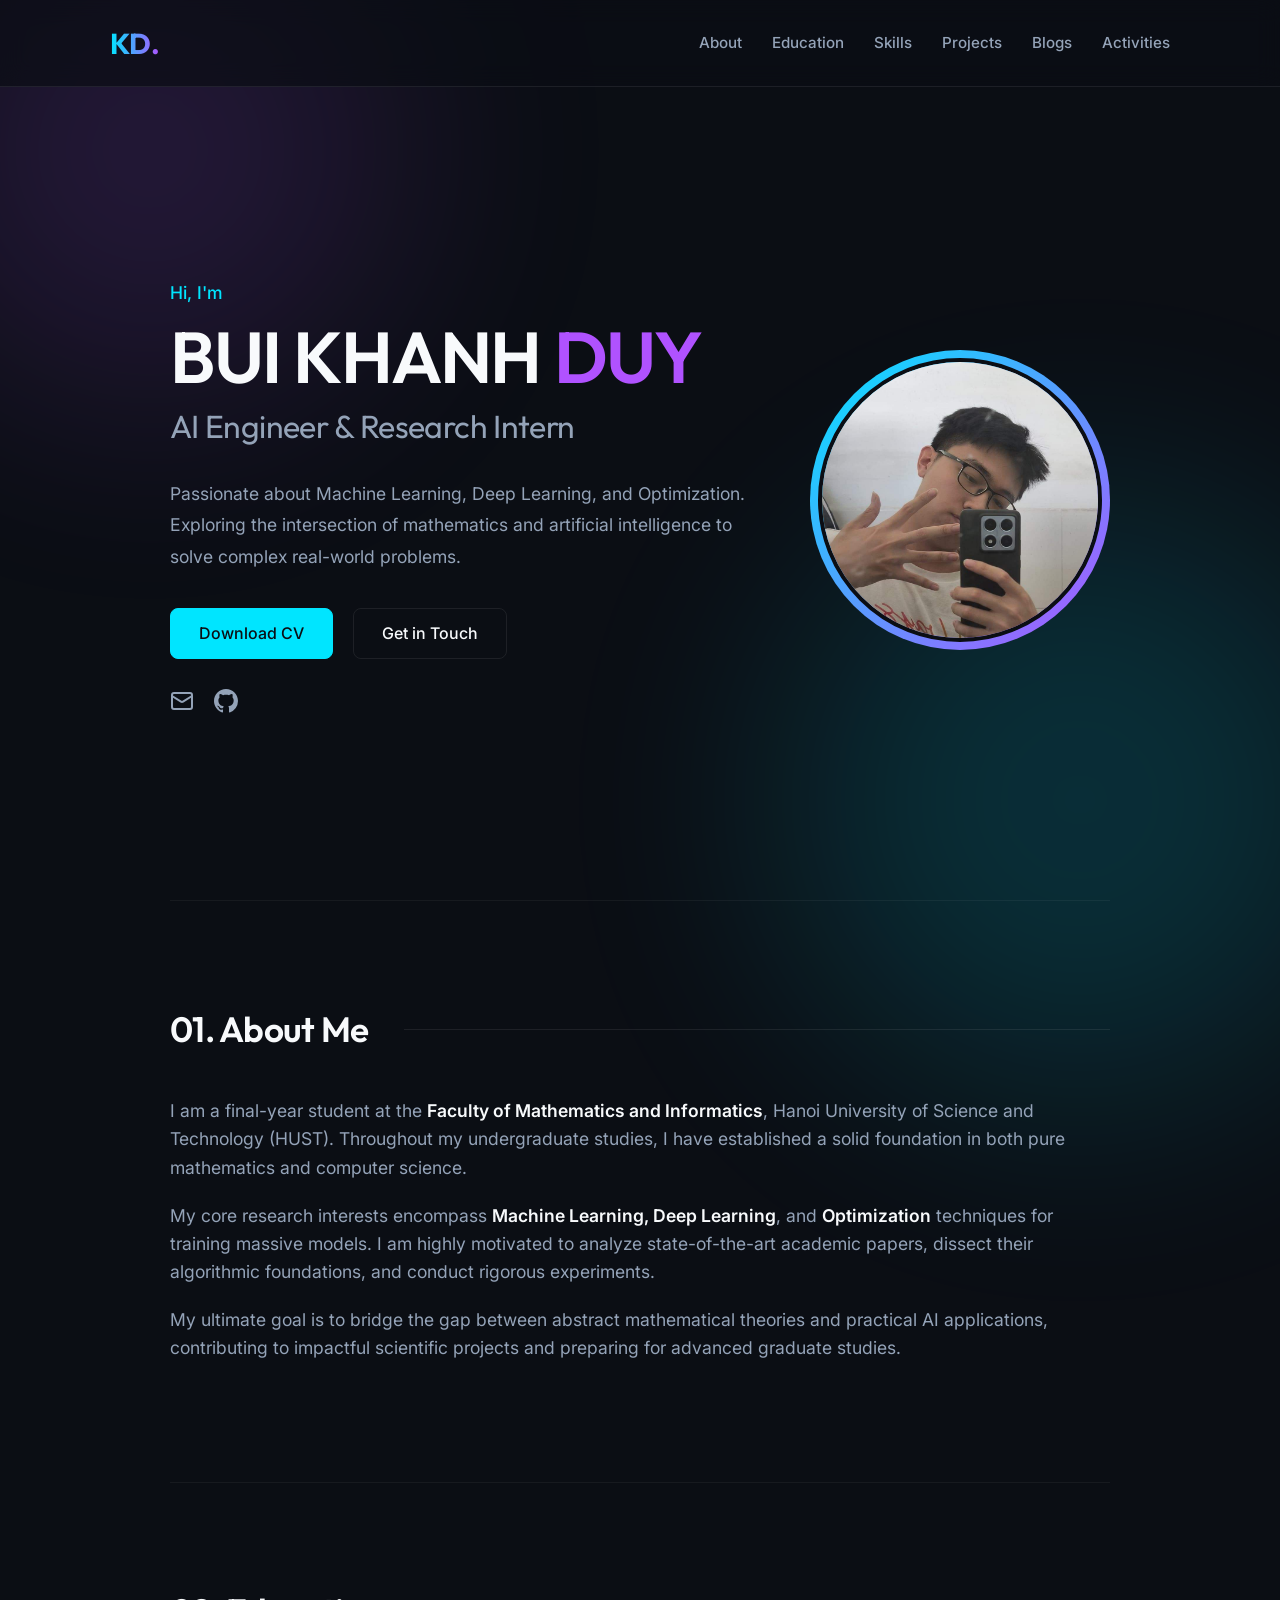
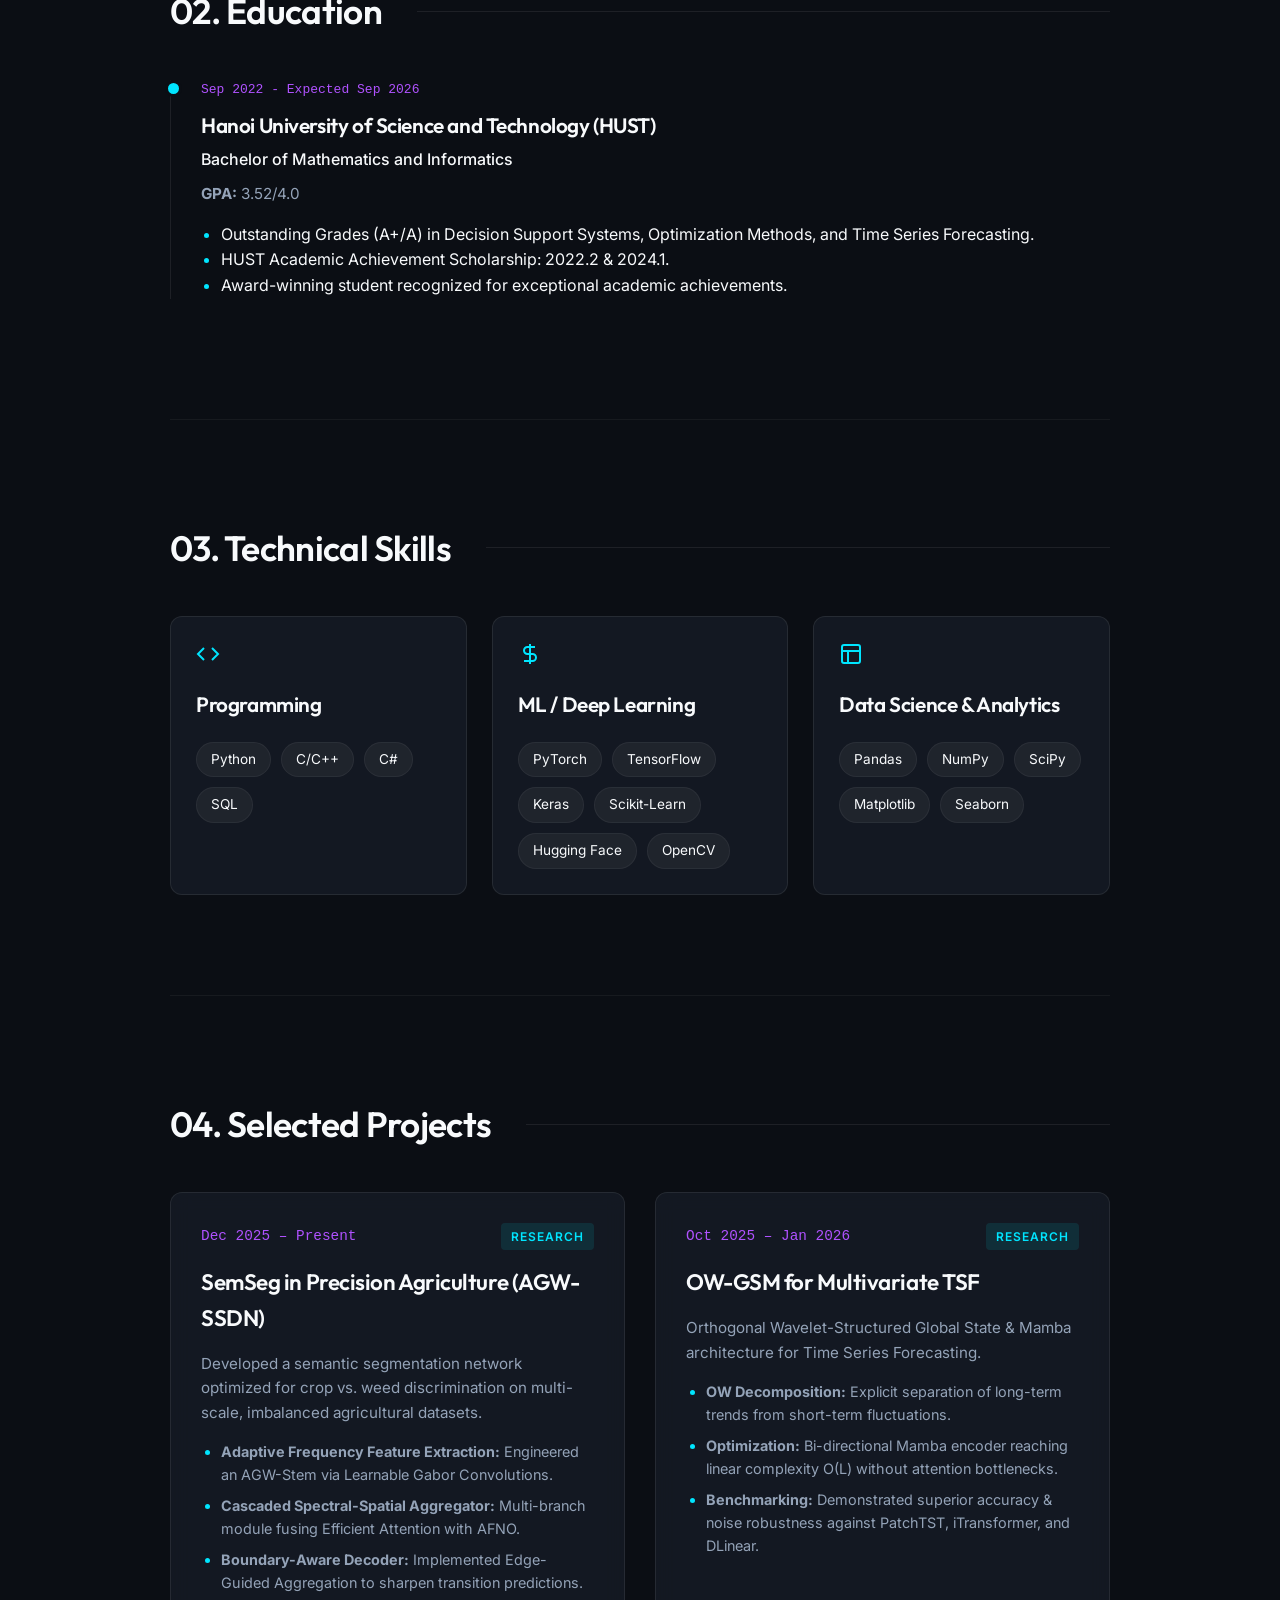
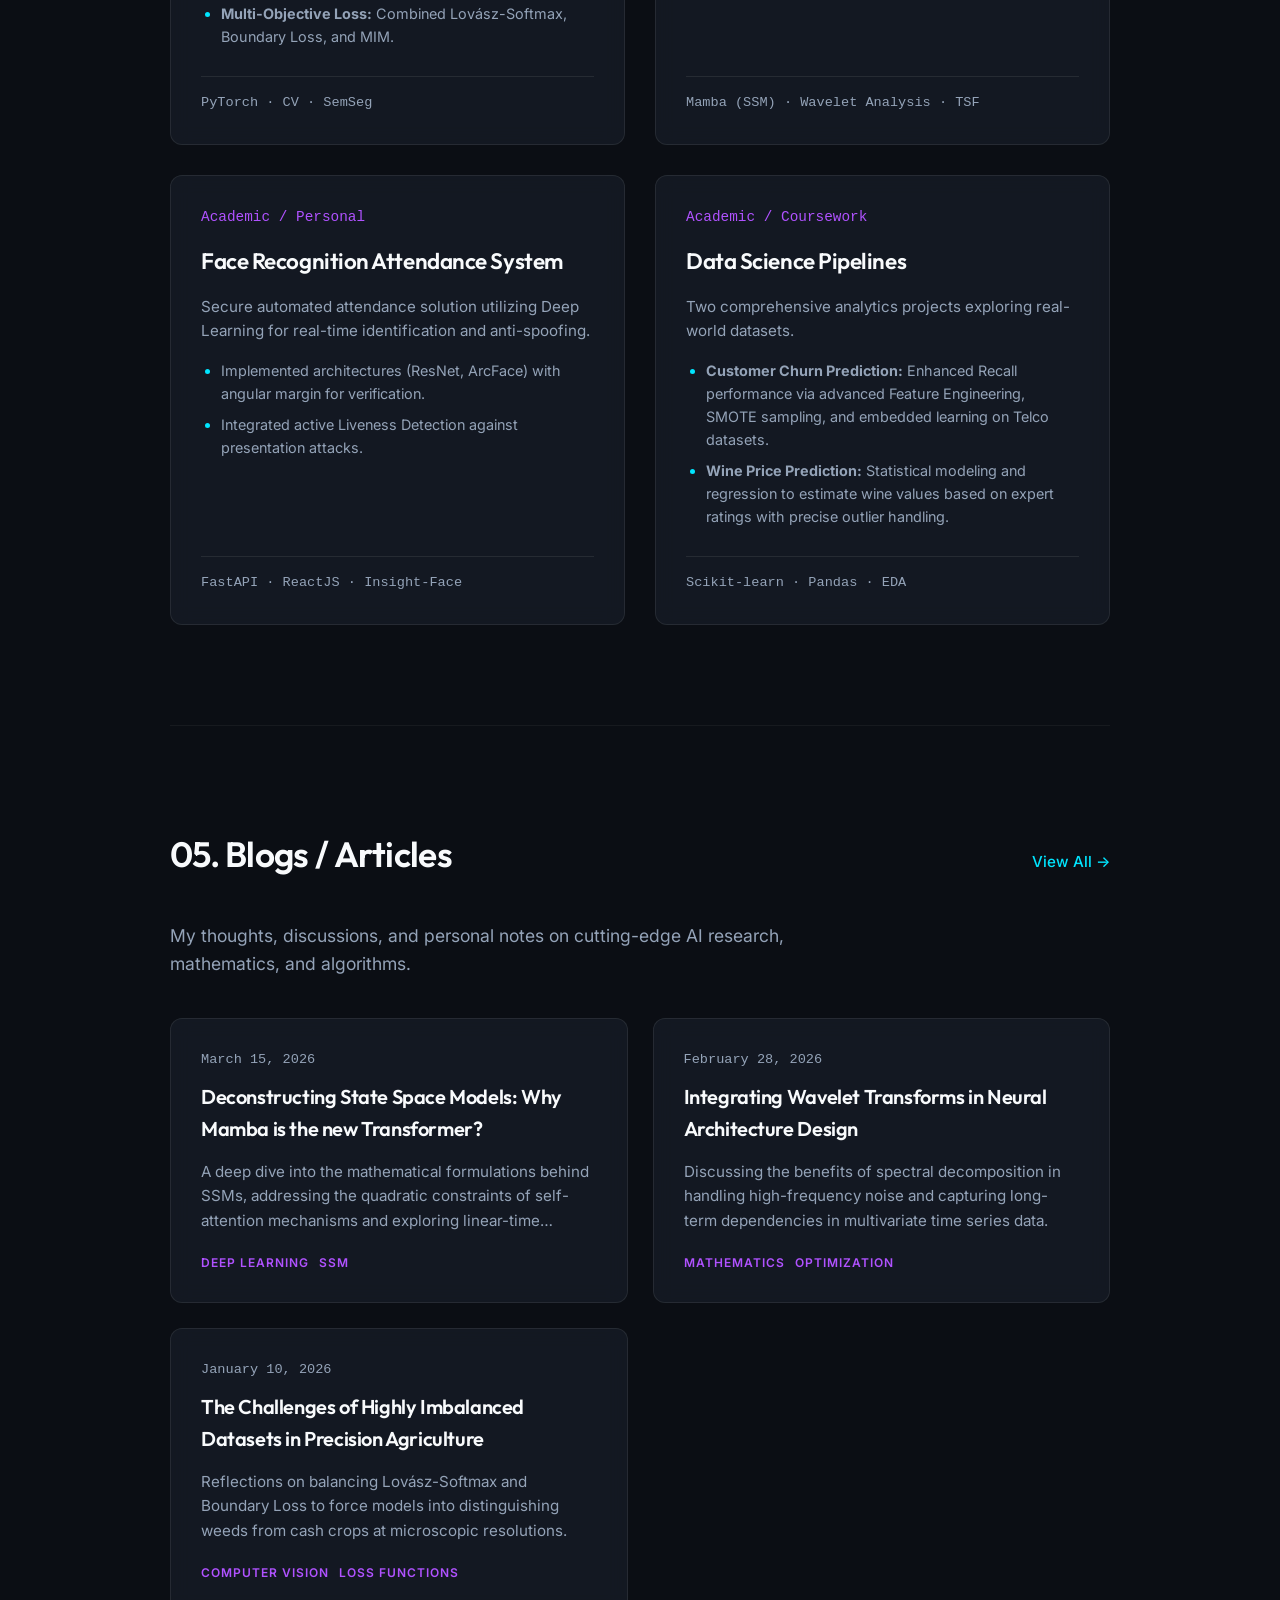
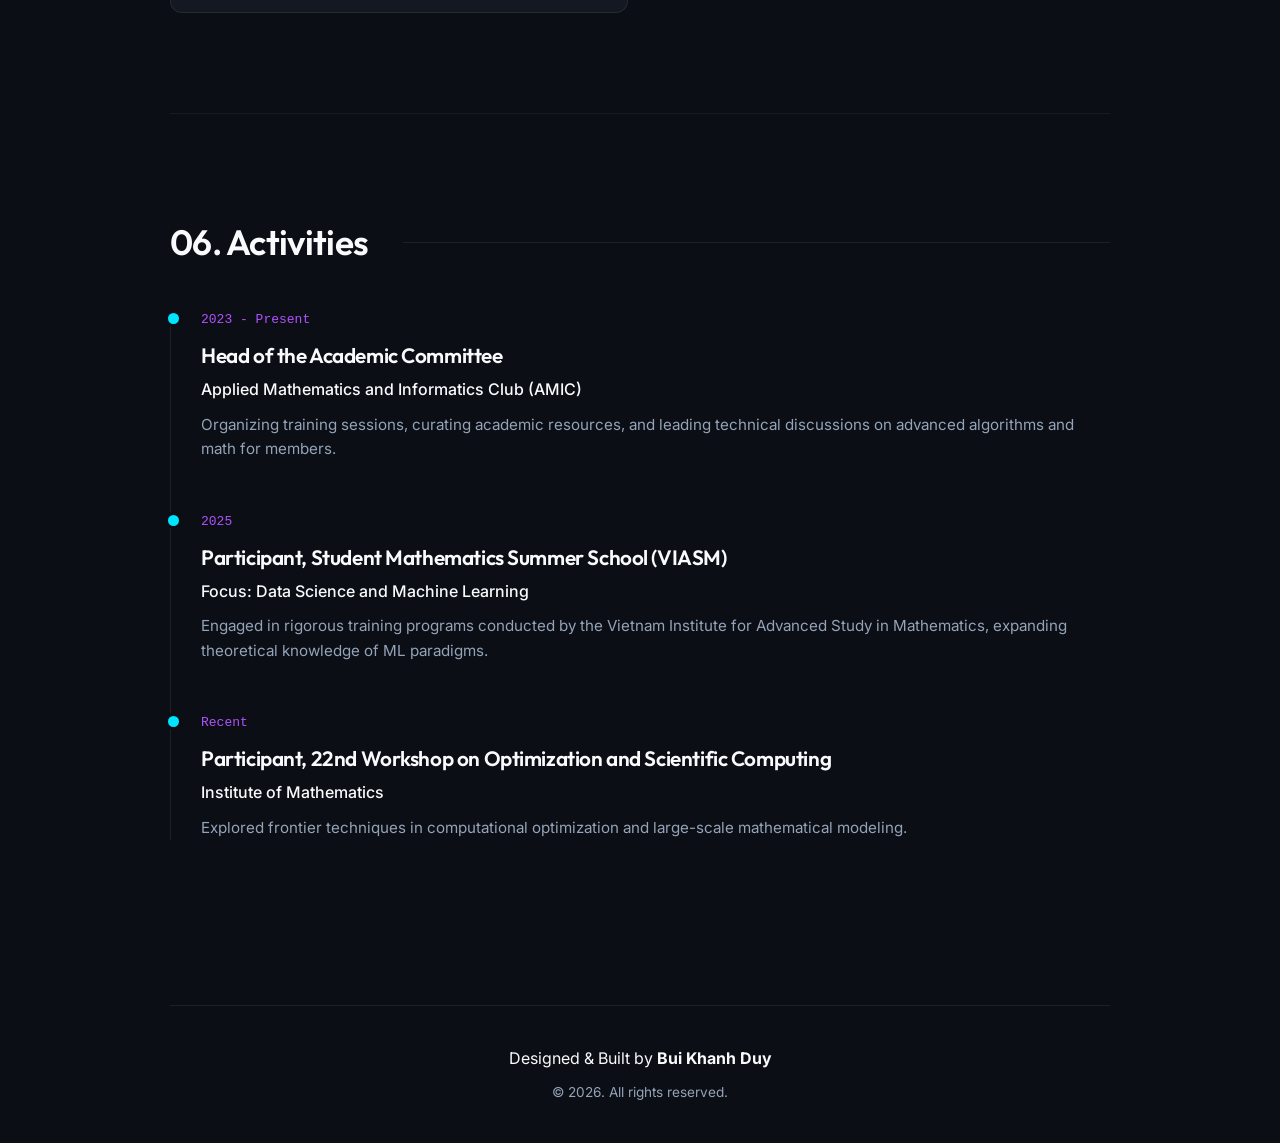
==== commit c37ffad8: "Update Premium Dark Mode & CV Data" ====
--- a/index.html
+++ b/index.html
@@ -3,370 +3,266 @@
 <head>
     <meta charset="UTF-8">
     <meta name="viewport" content="width=device-width, initial-scale=1.0">
-    <meta name="description" content="Academic Profile - Bui Khanh Duy">
-    <title>Bui Khanh Duy | Academic Profile</title>
+    <meta name="description" content="Bui Khanh Duy - AI Engineer & Research Intern Portfolio">
+    <title>Bui Khanh Duy | AI Engineer</title>
     <link rel="stylesheet" href="css/style.css">
     <link rel="preconnect" href="https://fonts.googleapis.com">
     <link rel="preconnect" href="https://fonts.gstatic.com" crossorigin>
-    <link href="https://fonts.googleapis.com/css2?family=Inter:wght@300;400;500;600;700&display=swap" rel="stylesheet">
+    <link href="https://fonts.googleapis.com/css2?family=Outfit:wght@300;400;500;600;700&family=Inter:wght@300;400;500;600&display=swap" rel="stylesheet">
 </head>
 <body>
+    
+    <!-- Background Glow Effects -->
+    <div class="glow-bg glow-1"></div>
+    <div class="glow-bg glow-2"></div>
+
     <!-- Navigation Bar -->
     <nav class="navbar">
         <div class="nav-container">
-            <a href="#about" class="nav-logo">Bui Khanh Duy</a>
-            <button class="nav-toggle" aria-label="Toggle menu">
-                <span class="hamburger"></span>
-            </button>
+            <a href="#hero" class="nav-logo">KD.</a>
             <div class="nav-links">
                 <a href="#about" class="nav-link">About</a>
-                <a href="#news" class="nav-link">News</a>
                 <a href="#education" class="nav-link">Education</a>
-                <a href="#publications" class="nav-link">Publications</a>
-                <a href="#ongoing" class="nav-link">Ongoing</a>
-                <a href="#experience" class="nav-link">Experience</a>
-                <a href="#awards" class="nav-link">Awards</a>
+                <a href="#skills" class="nav-link">Skills</a>
+                <a href="#projects" class="nav-link">Projects</a>
+                <a href="#blogs" class="nav-link">Blogs</a>
+                <a href="#activities" class="nav-link">Activities</a>
             </div>
         </div>
     </nav>
 
-    <div class="container">
-        <!-- Left Sidebar -->
-        <aside class="sidebar">
-            <div class="profile-image">
-                <img src="assets/images/avatar.jpg" alt="Profile Photo" onerror="this.src='https://via.placeholder.com/200x200?text=Photo'">
-            </div>
-            <h1 class="name"><span class="name-first">Bui Khanh</span> <span class="name-last">Duy</span></h1>
-            <p class="nickname">Khanh Duy</p>
-            <div class="title-badge">
-                <svg class="icon" xmlns="http://www.w3.org/2000/svg" viewBox="0 0 24 24" fill="none" stroke="currentColor" stroke-width="2" stroke-linecap="round" stroke-linejoin="round"><path d="M22 10v6M2 10l10-5 10 5-10 5z"/><path d="M6 12v5c3 3 9 3 12 0v-5"/></svg>
-                <span>Undergraduate Student</span>
-            </div>
-            <p class="affiliation">[Your University/Company]</p>
+    <main class="container">
+        
+        <!-- Hero Section -->
+        <section id="hero" class="hero-section">
+            <div class="hero-content">
+                <p class="greeting">Hi, I'm</p>
+                <h1 class="name">BUI KHANH <span>DUY</span></h1>
+                <h2 class="title">AI Engineer & Research Intern</h2>
+                <p class="hero-description">
+                    Passionate about Machine Learning, Deep Learning, and Optimization. Exploring the intersection of mathematics and artificial intelligence to solve complex real-world problems.
+                </p>
+                <div class="hero-actions">
+                    <a href="assets/cv.pdf" target="_blank" class="btn btn-primary">Download CV</a>
+                    <a href="mailto:duy.bk1608@gmail.com" class="btn btn-secondary">Get in Touch</a>
+                </div>
+                <!-- Contact Links -->
+                <div class="social-links">
+                    <a href="mailto:duy.bk1608@gmail.com" title="Email" class="social-icon">
+                        <svg xmlns="http://www.w3.org/2000/svg" width="24" height="24" viewBox="0 0 24 24" fill="none" stroke="currentColor" stroke-width="2" stroke-linecap="round" stroke-linejoin="round"><rect x="2" y="4" width="20" height="16" rx="2"/><path d="m22 7-8.97 5.7a1.94 1.94 0 0 1-2.06 0L2 7"/></svg>
+                    </a>
+                    <a href="https://github.com/thaytoiyeucoay" title="GitHub" target="_blank" class="social-icon">
+                        <svg xmlns="http://www.w3.org/2000/svg" width="24" height="24" viewBox="0 0 24 24" fill="currentColor"><path d="M12 0C5.37 0 0 5.37 0 12c0 5.31 3.435 9.795 8.205 11.385.6.105.825-.255.825-.57 0-.285-.015-1.23-.015-2.235-3.015.555-3.795-.735-4.035-1.41-.135-.345-.72-1.41-1.23-1.695-.42-.225-1.02-.78-.015-.795.945-.015 1.62.87 1.845 1.23 1.08 1.815 2.805 1.305 3.495.99.105-.78.42-1.305.765-1.605-2.67-.3-5.46-1.335-5.46-5.925 0-1.305.465-2.385 1.23-3.225-.12-.3-.54-1.53.12-3.18 0 0 1.005-.315 3.3 1.23.96-.27 1.98-.405 3-.405s2.04.135 3 .405c2.295-1.56 3.3-1.23 3.3-1.23.66 1.65.24 2.88.12 3.18.765.84 1.23 1.905 1.23 3.225 0 4.605-2.805 5.625-5.475 5.925.435.375.81 1.095.81 2.22 0 1.605-.015 2.895-.015 3.3 0 .315.225.69.825.57A12.02 12.02 0 0 0 24 12c0-6.63-5.37-12-12-12z"/></svg>
+                    </a>
+                </div>
+            </div>
+            <div class="hero-image-container">
+                <div class="avatar-ring">
+                    <img src="assets/images/avatar.jpg" alt="Bui Khanh Duy" class="hero-avatar" onerror="this.src='https://ui-avatars.com/api/?name=Khanh+Duy&background=random&size=300'">
+                </div>
+            </div>
+        </section>
+
+        <!-- About Section -->
+        <section id="about" class="section">
+            <h2 class="section-title">01. About Me</h2>
+            <div class="about-text">
+                <p>I am a final-year student at the <strong>Faculty of Mathematics and Informatics</strong>, Hanoi University of Science and Technology (HUST). Throughout my undergraduate studies, I have established a solid foundation in both pure mathematics and computer science.</p>
+                <p>My core research interests encompass <strong>Machine Learning, Deep Learning</strong>, and <strong>Optimization</strong> techniques for training massive models. I am highly motivated to analyze state-of-the-art academic papers, dissect their algorithmic foundations, and conduct rigorous experiments.</p>
+                <p>My ultimate goal is to bridge the gap between abstract mathematical theories and practical AI applications, contributing to impactful scientific projects and preparing for advanced graduate studies.</p>
+            </div>
+        </section>
+
+        <!-- Education Section -->
+        <section id="education" class="section">
+            <h2 class="section-title">02. Education</h2>
+            <div class="timeline">
+                <div class="timeline-item">
+                    <div class="timeline-period">Sep 2022 - Expected Sep 2026</div>
+                    <div class="timeline-content">
+                        <h3>Hanoi University of Science and Technology (HUST)</h3>
+                        <p class="subtitle">Bachelor of Mathematics and Informatics</p>
+                        <p class="details"><strong>GPA:</strong> 3.52/4.0</p>
+                        <ul class="accent-list">
+                            <li>Outstanding Grades (A+/A) in Decision Support Systems, Optimization Methods, and Time Series Forecasting.</li>
+                            <li>HUST Academic Achievement Scholarship: 2022.2 & 2024.1.</li>
+                            <li>Award-winning student recognized for exceptional academic achievements.</li>
+                        </ul>
+                    </div>
+                </div>
+            </div>
+        </section>
+
+        <!-- Skills Section -->
+        <section id="skills" class="section">
+            <h2 class="section-title">03. Technical Skills</h2>
+            <div class="skills-grid">
+                <div class="skill-category">
+                    <div class="skill-icon">
+                        <svg xmlns="http://www.w3.org/2000/svg" width="24" height="24" viewBox="0 0 24 24" fill="none" stroke="currentColor" stroke-width="2"><polyline points="16 18 22 12 16 6"></polyline><polyline points="8 6 2 12 8 18"></polyline></svg>
+                    </div>
+                    <h3>Programming</h3>
+                    <div class="skill-tags">
+                        <span>Python</span><span>C/C++</span><span>C#</span><span>SQL</span>
+                    </div>
+                </div>
+                
+                <div class="skill-category">
+                    <div class="skill-icon">
+                        <svg xmlns="http://www.w3.org/2000/svg" width="24" height="24" viewBox="0 0 24 24" fill="none" stroke="currentColor" stroke-width="2"><path d="M12 2v20M17 5H9.5a3.5 3.5 0 0 0 0 7h5a3.5 3.5 0 0 1 0 7H6"></path></svg>
+                    </div>
+                    <h3>ML / Deep Learning</h3>
+                    <div class="skill-tags">
+                        <span>PyTorch</span><span>TensorFlow</span><span>Keras</span><span>Scikit-Learn</span><span>Hugging Face</span><span>OpenCV</span>
+                    </div>
+                </div>
+
+                <div class="skill-category">
+                    <div class="skill-icon">
+                        <svg xmlns="http://www.w3.org/2000/svg" width="24" height="24" viewBox="0 0 24 24" fill="none" stroke="currentColor" stroke-width="2"><rect x="3" y="3" width="18" height="18" rx="2" ry="2"></rect><line x1="3" y1="9" x2="21" y2="9"></line><line x1="9" y1="21" x2="9" y2="9"></line></svg>
+                    </div>
+                    <h3>Data Science & Analytics</h3>
+                    <div class="skill-tags">
+                        <span>Pandas</span><span>NumPy</span><span>SciPy</span><span>Matplotlib</span><span>Seaborn</span>
+                    </div>
+                </div>
+            </div>
+        </section>
+
+        <!-- Projects Section -->
+        <section id="projects" class="section">
+            <h2 class="section-title">04. Selected Projects</h2>
+            <div class="projects-grid">
+                
+                <div class="card project-card">
+                    <div class="card-header">
+                        <span class="project-date">Dec 2025 – Present</span>
+                        <div class="badge">Research</div>
+                    </div>
+                    <h3>SemSeg in Precision Agriculture (AGW-SSDN)</h3>
+                    <p class="description">Developed a semantic segmentation network optimized for crop vs. weed discrimination on multi-scale, imbalanced agricultural datasets.</p>
+                    <ul class="accent-list small-text">
+                        <li><strong>Adaptive Frequency Feature Extraction:</strong> Engineered an AGW-Stem via Learnable Gabor Convolutions.</li>
+                        <li><strong>Cascaded Spectral-Spatial Aggregator:</strong> Multi-branch module fusing Efficient Attention with AFNO.</li>
+                        <li><strong>Boundary-Aware Decoder:</strong> Implemented Edge-Guided Aggregation to sharpen transition predictions.</li>
+                        <li><strong>Multi-Objective Loss:</strong> Combined Lovász-Softmax, Boundary Loss, and MIM.</li>
+                    </ul>
+                    <div class="tech-stack">PyTorch · CV · SemSeg</div>
+                </div>
+
+                <div class="card project-card">
+                    <div class="card-header">
+                        <span class="project-date">Oct 2025 – Jan 2026</span>
+                        <div class="badge">Research</div>
+                    </div>
+                    <h3>OW-GSM for Multivariate TSF</h3>
+                    <p class="description">Orthogonal Wavelet-Structured Global State & Mamba architecture for Time Series Forecasting.</p>
+                    <ul class="accent-list small-text">
+                        <li><strong>OW Decomposition:</strong> Explicit separation of long-term trends from short-term fluctuations.</li>
+                        <li><strong>Optimization:</strong> Bi-directional Mamba encoder reaching linear complexity O(L) without attention bottlenecks.</li>
+                        <li><strong>Benchmarking:</strong> Demonstrated superior accuracy & noise robustness against PatchTST, iTransformer, and DLinear.</li>
+                    </ul>
+                    <div class="tech-stack">Mamba (SSM) · Wavelet Analysis · TSF</div>
+                </div>
+
+                <div class="card project-card">
+                    <div class="card-header">
+                        <span class="project-date">Academic / Personal</span>
+                    </div>
+                    <h3>Face Recognition Attendance System</h3>
+                    <p class="description">Secure automated attendance solution utilizing Deep Learning for real-time identification and anti-spoofing.</p>
+                    <ul class="accent-list small-text">
+                        <li>Implemented architectures (ResNet, ArcFace) with angular margin for verification.</li>
+                        <li>Integrated active Liveness Detection against presentation attacks.</li>
+                    </ul>
+                    <div class="tech-stack">FastAPI · ReactJS · Insight-Face</div>
+                </div>
+
+                <div class="card project-card">
+                    <div class="card-header">
+                        <span class="project-date">Academic / Coursework</span>
+                    </div>
+                    <h3>Data Science Pipelines</h3>
+                    <p class="description">Two comprehensive analytics projects exploring real-world datasets.</p>
+                    <ul class="accent-list small-text">
+                        <li><strong>Customer Churn Prediction:</strong> Enhanced Recall performance via advanced Feature Engineering, SMOTE sampling, and embedded learning on Telco datasets.</li>
+                        <li><strong>Wine Price Prediction:</strong> Statistical modeling and regression to estimate wine values based on expert ratings with precise outlier handling.</li>
+                    </ul>
+                    <div class="tech-stack">Scikit-learn · Pandas · EDA</div>
+                </div>
+
+            </div>
+        </section>
+
+        <!-- Blogs Section -->
+        <section id="blogs" class="section">
+            <div class="section-header-flex">
+                <h2 class="section-title">05. Blogs / Articles</h2>
+                <a href="#" class="view-all">View All →</a>
+            </div>
+            <p class="section-subtitle">My thoughts, discussions, and personal notes on cutting-edge AI research, mathematics, and algorithms.</p>
             
-            <div class="contact-info">
-                <a href="mailto:your-email@example.com" class="contact-item">
-                    <svg class="icon" xmlns="http://www.w3.org/2000/svg" viewBox="0 0 24 24" fill="none" stroke="currentColor" stroke-width="2" stroke-linecap="round" stroke-linejoin="round"><rect x="2" y="4" width="20" height="16" rx="2"/><path d="m22 7-8.97 5.7a1.94 1.94 0 0 1-2.06 0L2 7"/></svg>
-                    <span>your-email@example.com</span>
+            <div class="blogs-grid">
+                <a href="#" class="card blog-card">
+                    <div class="blog-date">March 15, 2026</div>
+                    <h3>Deconstructing State Space Models: Why Mamba is the new Transformer?</h3>
+                    <p>A deep dive into the mathematical formulations behind SSMs, addressing the quadratic constraints of self-attention mechanisms and exploring linear-time alternatives.</p>
+                    <div class="blog-tags"><span>Deep Learning</span><span>SSM</span></div>
                 </a>
-                <a href="mailto:your-email2@example.com" class="contact-item">
-                    <svg class="icon" xmlns="http://www.w3.org/2000/svg" viewBox="0 0 24 24" fill="currentColor"><path d="M24 5.457v13.909c0 .904-.732 1.636-1.636 1.636h-3.819V11.73L12 16.64l-6.545-4.91v9.273H1.636A1.636 1.636 0 0 1 0 19.366V5.457c0-2.023 2.309-3.178 3.927-1.964L5.455 4.64 12 9.548l6.545-4.91 1.528-1.145C21.69 2.28 24 3.434 24 5.457z"/></svg>
-                    <span>your-email2@example.com</span>
+
+                <a href="#" class="card blog-card">
+                    <div class="blog-date">February 28, 2026</div>
+                    <h3>Integrating Wavelet Transforms in Neural Architecture Design</h3>
+                    <p>Discussing the benefits of spectral decomposition in handling high-frequency noise and capturing long-term dependencies in multivariate time series data.</p>
+                    <div class="blog-tags"><span>Mathematics</span><span>Optimization</span></div>
                 </a>
-                <a href="https://github.com/YourGithub" target="_blank" class="contact-item">
-                    <svg class="icon" xmlns="http://www.w3.org/2000/svg" viewBox="0 0 24 24" fill="currentColor"><path d="M12 0C5.37 0 0 5.37 0 12c0 5.31 3.435 9.795 8.205 11.385.6.105.825-.255.825-.57 0-.285-.015-1.23-.015-2.235-3.015.555-3.795-.735-4.035-1.41-.135-.345-.72-1.41-1.23-1.695-.42-.225-1.02-.78-.015-.795.945-.015 1.62.87 1.845 1.23 1.08 1.815 2.805 1.305 3.495.99.105-.78.42-1.305.765-1.605-2.67-.3-5.46-1.335-5.46-5.925 0-1.305.465-2.385 1.23-3.225-.12-.3-.54-1.53.12-3.18 0 0 1.005-.315 3.3 1.23.96-.27 1.98-.405 3-.405s2.04.135 3 .405c2.295-1.56 3.3-1.23 3.3-1.23.66 1.65.24 2.88.12 3.18.765.84 1.23 1.905 1.23 3.225 0 4.605-2.805 5.625-5.475 5.925.435.375.81 1.095.81 2.22 0 1.605-.015 2.895-.015 3.3 0 .315.225.69.825.57A12.02 12.02 0 0 0 24 12c0-6.63-5.37-12-12-12z"/></svg>
-                    <span>GitHub: YourGithub</span>
+
+                <a href="#" class="card blog-card">
+                    <div class="blog-date">January 10, 2026</div>
+                    <h3>The Challenges of Highly Imbalanced Datasets in Precision Agriculture</h3>
+                    <p>Reflections on balancing Lovász-Softmax and Boundary Loss to force models into distinguishing weeds from cash crops at microscopic resolutions.</p>
+                    <div class="blog-tags"><span>Computer Vision</span><span>Loss Functions</span></div>
                 </a>
-                <a href="#" target="_blank" class="contact-item">
-                    <svg class="icon" xmlns="http://www.w3.org/2000/svg" viewBox="0 0 24 24" fill="currentColor"><path d="M5.242 13.769L0 9.5 12 0l12 9.5-5.242 4.269C17.548 11.249 14.978 9.5 12 9.5c-2.977 0-5.548 1.748-6.758 4.269zM12 10a7 7 0 1 0 0 14 7 7 0 0 0 0-14z"/></svg>
-                    <span>Google Scholar</span>
-                </a>
-                <!-- <a href="https://linkedin.com/in/yourprofile" target="_blank" class="contact-item">
-                    <svg class="icon" xmlns="http://www.w3.org/2000/svg" viewBox="0 0 24 24" fill="currentColor"><path d="M20.447 20.452h-3.554v-5.569c0-1.328-.027-3.037-1.852-3.037-1.853 0-2.136 1.445-2.136 2.939v5.667H9.351V9h3.414v1.561h.046c.477-.9 1.637-1.85 3.37-1.85 3.601 0 4.267 2.37 4.267 5.455v6.286zM5.337 7.433a2.062 2.062 0 0 1-2.063-2.065 2.064 2.064 0 1 1 2.063 2.065zm1.782 13.019H3.555V9h3.564v11.452zM22.225 0H1.771C.792 0 0 .774 0 1.729v20.542C0 23.227.792 24 1.771 24h20.451C23.2 24 24 23.227 24 22.271V1.729C24 .774 23.2 0 22.222 0h.003z"/></svg>
-                    <span>LinkedIn</span>
-                </a> -->
-            </div>
-
-            <div class="cv-download">
-                <a href="assets/cv.pdf" class="btn-cv" target="_blank">
-                    <svg class="icon" xmlns="http://www.w3.org/2000/svg" viewBox="0 0 24 24" fill="none" stroke="currentColor" stroke-width="2" stroke-linecap="round" stroke-linejoin="round"><path d="M21 15v4a2 2 0 0 1-2 2H5a2 2 0 0 1-2-2v-4"/><polyline points="7 10 12 15 17 10"/><line x1="12" y1="15" x2="12" y2="3"/></svg>
-                    <span>Download CV</span>
-                </a>
-            </div>
-        </aside>
-
-        <!-- Main Content -->
-        <main class="content">
-            <!-- About Section -->
-            <section id="about" class="section">
-                <h2 class="section-title">About</h2>
-                <p>
-                    I am a software developer / student from [Your Country], majoring in <strong>[Your Major]</strong> 
-                    at [Your University / Company].
-                </p>
-                <p>
-                    I am currently exploring opportunities in [Your Field] and working on exciting personal projects.
-                </p>
-                <p>
-                    My main interests lie in <strong>[Interest 1]</strong>, <strong>[Interest 2]</strong>, and <strong>[Interest 3]</strong>.
-                </p>
-            </section>
-
-            <!-- News Section -->
-            <section id="news" class="section">
-                <h2 class="section-title">News</h2>
-                <ul class="news-list">
-                    <!-- Add new news items at the top -->
-                    <li class="news-item">
-                        <span class="news-date">Mar 2026</span>
-                        <span class="news-content">🎉 Achieved a new milestone! [Add your news here]</span>
-                    </li>
-                    
-                                        <!--                     <li class="news-item">
-                        <span class="news-date">Jun 2025</span>
-                        <span class="news-content">Graduated with B.S. in Computer Science from [University].</span>
-                    </li> -->
-                    <!-- More news items... -->
-                </ul>
-            </section>
-
-            <!-- Education Section -->
-            <section id="education" class="section">
-                <h2 class="section-title">Education</h2>
-                <div class="edu-timeline">
-                    
-                    
-                </div>
-            </section>
-
-            <!-- Publications Section -->
-            <section id="publications" class="section">
-                <h2 class="section-title">Publications</h2>
-                <p class="pub-note">
-                    <span class="equal-star">★</span> indicates equal contribution<br>
-                    <span class="pub-tags-legend">Tags:
-                    <span class="pub-tag tag-oral">Oral</span>
-                    <span class="pub-tag tag-spotlight">Spotlight</span>
-                    <span class="pub-tag tag-poster">Poster</span>
-                    <span class="pub-tag tag-workshop">Workshop</span>
-                    <span class="pub-tag tag-preprint">Preprint</span>
-                    <span class="pub-tag tag-history">History</span>
-                    <br></span>
-                    <div class="pub-note-info-list">
-                        <div class="pub-note-info-item">
-                            <svg class="pub-note-info-icon" xmlns="http://www.w3.org/2000/svg" viewBox="0 0 24 24" fill="none" stroke="currentColor" stroke-width="2" stroke-linecap="round" stroke-linejoin="round" width="13" height="13"><circle cx="12" cy="12" r="10"/><line x1="12" y1="8" x2="12" y2="12"/><line x1="12" y1="16" x2="12.01" y2="16"/></svg>
-                            <span>I share submission history to normalize rejection as part of the research journey.</span>
-                        </div>
-                        <div class="pub-note-info-item">
-                            <svg class="pub-note-info-icon" xmlns="http://www.w3.org/2000/svg" viewBox="0 0 24 24" fill="none" stroke="currentColor" stroke-width="2" stroke-linecap="round" stroke-linejoin="round" width="13" height="13"><circle cx="12" cy="12" r="10"/><line x1="12" y1="8" x2="12" y2="12"/><line x1="12" y1="16" x2="12.01" y2="16"/></svg>
-                            <span>I choose workshops as venues to publish some primary ideas and &ldquo;preprints&rdquo; before extending them more comprehensively for the main conference track.</span>
-                        </div>
-                    </div>
-                </p>
-                
-                <div class="publications-list">
-                    <!-- Publication Item Template -->
-                    <div class="pub-item">
-                        <div class="pub-year">2026</div>
-                        <div class="pub-content">
-                            <h3 class="pub-title">Predictive Spectral Calibration for Source-Free Test-Time Regression</h3>
-                            <div class="pub-authors">
-                                <strong>Nguyen Viet Tuan Kiet</strong>, Huynh Thanh Trung, Pham Huy Hieu
-                            </div>
-                            <div class="pub-venue">Workshop on Test-Time Scaling for Computer Vision (CVPR-26)</div>
-                            <div class="pub-keywords"><strong>Keywords:</strong> Test-Time Adaptation, Image Regression, Feature Alignment</div>
-                            <!-- <div class="pub-keywords"><strong>Note:</strong> I'm refactoring codebase, it will be updated soon.</div> -->
-                            <div class="pub-links">
-                                <span class="pub-tag tag-workshop">Workshop</span>
-                                <span class="pub-tag tag-history" title="Submission History">CVPRW-26 <svg class="icon-check" xmlns="http://www.w3.org/2000/svg" viewBox="0 0 24 24" fill="none" stroke="currentColor" stroke-width="3" stroke-linecap="round" stroke-linejoin="round" width="12" height="12"><polyline points="20 6 9 17 4 12"/></svg></span>
-                                <a href="https://arxiv.org/abs/2603.09338" class="pub-link">Paper</a>
-                                <a href="#" class="pub-link">Code</a>
-                            </div>
-                        </div>
-                    </div>
-
-
-                    <div class="pub-item">
-                        <div class="pub-year">2026</div>
-                        <div class="pub-content">
-                            <h3 class="pub-title">MAPLE: Multi-Agent Prior Learning for Constructing Tree Ensembles</h3>
-                            <div class="pub-authors">
-                                <strong>Nguyen Viet Tuan Kiet</strong>, Nguyen Ba Thinh, Huynh Thanh Trung, Pham Huy Hieu
-                            </div>
-                            <div class="pub-venue">Workshop on Multi-Agent Learning and Its Opportunities in the Era of Generative AI (ICLR-26)</div>
-                            <div class="pub-keywords"><strong>Keywords:</strong> Tabular Learning, Large Language Models, Multi-Agent Learning</div>
-                            <div class="pub-links">
-                                <span class="pub-tag tag-workshop">Workshop</span>
-                                <span class="pub-tag tag-history" title="Submission History">ICLRW-26 <svg class="icon-check" xmlns="http://www.w3.org/2000/svg" viewBox="0 0 24 24" fill="none" stroke="currentColor" stroke-width="3" stroke-linecap="round" stroke-linejoin="round" width="12" height="12"><polyline points="20 6 9 17 4 12"/></svg></span>
-                                <a href="https://openreview.net/forum?id=bBIA4TVEBG" class="pub-link">Paper</a>
-                                <a href="https://github.com/YourGithub/MAPLE" class="pub-link">Code</a>
-                            </div>
-                        </div>
-                    </div>
-
-                    <div class="pub-item">
-                        <div class="pub-year">2025</div>
-                        <div class="pub-content">
-                            <h3 class="pub-title">MOTIF: Multi-strategy Optimization via Turn-based Interaction Framework</h3>
-                            <div class="pub-authors">
-                                <strong>Nguyen Viet Tuan Kiet</strong>, Dao Van Tung, Tran Cong Dao, Huynh Thi Thanh Binh
-                            </div>
-                            <div class="pub-venue">The 40th AAAI Conference on Artificial Intelligence (AAAI-26)</div>
-                            <div class="pub-keywords"><strong>Keywords:</strong> Combinatorial Optimization, Automatic Algorithm Design, Multi-Agent Prompting</div>
-                            <div class="pub-links">
-                                <span class="pub-tag tag-oral">Oral</span>
-                                <span class="pub-tag tag-history" title="Submission History">AAAI-26 <svg class="icon-check" xmlns="http://www.w3.org/2000/svg" viewBox="0 0 24 24" fill="none" stroke="currentColor" stroke-width="3" stroke-linecap="round" stroke-linejoin="round" width="12" height="12"><polyline points="20 6 9 17 4 12"/></svg></span>
-                                <a href="https://arxiv.org/abs/2508.03929" class="pub-link">Paper</a>
-                                <a href="https://github.com/YourGithub/MOTIF" class="pub-link">Code</a>
-                                <a href="#" class="pub-link">Poster</a>
-                                <a href="#" class="pub-link">Slides</a>
-                            </div>
-                        </div>
-                    </div>
-
-                    <!-- Add more publications here -->
-                </div>
-            </section>
-
-            <!-- Ongoing Section -->
-            <section id="ongoing" class="section">
-                <h2 class="section-title">Ongoing</h2>
-                <!-- <p class="ongoing-note">
-                    <span class="ongoing-badge">● 5 Active</span>
-                </p> -->
-                
-                <div class="ongoing-list">
-                    <div class="ongoing-item">
-                        <div class="ongoing-number">01</div>
-                        <div class="ongoing-content">
-                            <h3 class="ongoing-title">Automatic Algorithm Design</h3>
-                            <div class="ongoing-keywords">
-                                <span class="ongoing-tag tag-conceptual">Conceptual</span>
-                                <span class="ongoing-kw kw-co">Combinatorial Optimization</span>
-                                <!-- <span class="ongoing-kw kw-ec">Evolutionary Computation</span> -->
-                                <span class="ongoing-kw kw-llm">Large Language Model</span>
-                            </div>
-                        </div>
-                        <div class="ongoing-date">Aug 2025</div>
-                    </div>
-
-                    <div class="ongoing-item">
-                        <div class="ongoing-number">02</div>
-                        <div class="ongoing-content">
-                            <h3 class="ongoing-title">Informed Machine Learning</h3>
-                            <div class="ongoing-keywords">
-                                <span class="ongoing-tag tag-theoretical">Theoretical</span>
-                                <span class="ongoing-kw kw-tl">Tabular Learning</span>
-                                <span class="ongoing-kw kw-llm">Large Language Model</span>
-                            </div>
-                        </div>
-                        <div class="ongoing-date">Sep 2025</div>
-                    </div>
-
-                    <div class="ongoing-item">
-                        <div class="ongoing-number">03</div>
-                        <div class="ongoing-content">
-                            <h3 class="ongoing-title">Structural Learning in Deep Models</h3>
-                            <div class="ongoing-keywords">
-                                <span class="ongoing-tag tag-empirical">Empirical</span>
-                                <span class="ongoing-kw kw-nco">Neural Combinatorial Optimization</span>
-                                <span class="ongoing-kw kw-mas">Multi-Agent System</span>
-                            </div>
-                        </div>
-                        <div class="ongoing-date">Oct 2025</div>
-                    </div>
-
-                    <div class="ongoing-item">
-                        <div class="ongoing-number">04</div>
-                        <div class="ongoing-content">
-                            <h3 class="ongoing-title">Advanced Residual Learning</h3>
-                            <div class="ongoing-keywords">
-                                <span class="ongoing-tag tag-conceptual">Conceptual</span>
-                                <span class="ongoing-kw kw-cv">Computer Vision</span>
-                                <span class="ongoing-kw kw-node">Neural Ordinary Differential Equations</span>
-                            </div>
-                        </div>
-                        <div class="ongoing-date">Dec 2025</div>
-                    </div>
-
-                    <div class="ongoing-item">
-                        <div class="ongoing-number">05</div>
-                        <div class="ongoing-content">
-                            <h3 class="ongoing-title">Multi-Robot Exploration</h3>
-                            <div class="ongoing-keywords">
-                                <span class="ongoing-tag tag-empirical">Empirical</span>
-                                <span class="ongoing-kw kw-robot">Robotics</span>
-                                <span class="ongoing-kw kw-mas">Multi-Agent System</span>
-                                <span class="ongoing-kw kw-hs">Heuristic Search</span>
-                            </div>
-                        </div>
-                        <div class="ongoing-date">Dec 2025</div>
-                    </div>
-
-                    <div class="ongoing-item">
-                        <div class="ongoing-number">06</div>
-                        <div class="ongoing-content">
-                            <h3 class="ongoing-title">Low-level Vision Tasks</h3>
-                            <div class="ongoing-keywords">
-                                <span class="ongoing-tag tag-theoretical">Theoretical</span>
-                                <span class="ongoing-kw kw-cv">Computer Vision</span>
-                                <span class="ongoing-kw kw-ir">Image Restoration</span>
-                            </div>
-                        </div>
-                        <div class="ongoing-date">Jan 2026</div>
-                    </div>
-                </div>
-            </section>
-
-            <!-- Experience Section -->
-            <section id="experience" class="section">
-                <h2 class="section-title">Experience</h2>
-                <div class="timeline">
-                    <div class="timeline-item">
-                        <div class="timeline-period">2025 - Present</div>
-                        <div class="timeline-content">
-                            <h3>Research Assistant</h3>
-                            <p class="institution">VinUni-Illinois Smart Health Center, VinUniversity</p>
-                            <p class="details">
-                                Working on Modern Network Architectures and Techniques for Computer Vision.<br>
-                                Advisors: 
-                                Assistant Prof. <a href="https://scholar.google.com/citations?user=s536Zc0AAAAJ" target="_blank">Huynh Thanh Trung</a>,
-                                Assistant Prof. <a href="https://scholar.google.com/citations?user=mXcFcNkAAAAJ" target="_blank">Pham Huy Hieu</a>.
-                            </p>
-                        </div>
-                    </div>
-                    <div class="timeline-item">
-                        <div class="timeline-period">2023 - Present</div>
-                        <div class="timeline-content">
-                            <h3>Undergraduate Researcher</h3>
-                            <p class="institution">Modeling, Simulation and Optimization Laboratory (MSOLab)</p>
-                            <p class="details">
-                                Research on Large Language Models for Combinatorial Optimization.<br>
-                                Supervised by Prof. <a href="#" target="_blank">Huynh Thi Thanh Binh</a>.
-                            </p>
-                        </div>
-                    </div>
-                </div>
-            </section>
-
-            <!-- Awards Section -->
-            <section id="awards" class="section">
-                <h2 class="section-title">Awards</h2>
-                
-                <div class="timeline">
-                    <div class="timeline-item">
-                        <div class="timeline-period">2024</div>
-                        <div class="timeline-content">
-                            <h3>[Your Award Title]</h3>
-                            <p class="institution">[Issuing Organization]</p>
-                            <p class="details">[Optional details about the award]</p>
-                        </div>
-                    </div>
-                </div>
-            </section>
-
-            <!-- Visitor Map Section -->
-            <section class="section">
-                <h2 class="section-title">Visitor</h2>
-                <div class="visitor-thanks">
-                    <div class="visitor-thanks-icon">👋</div>
-                    <div class="visitor-thanks-text">
-                        <p>Thank you for visiting my page! It means a lot to me.</p>
-                        <p>I am always happy to connect — whether you have a question, a collaboration idea, or just want to say hi. Feel free to reach out via email or any of the links above. I look forward to hearing from you!</p>
-                    </div>
-                </div>
-                <div class="clustrmap">
-                    <!-- Replace this with your own clustrmap or remove -->
-                </div>
-            </section>
-
-            <!-- Footer -->
-            <footer class="footer">
-                <p>&copy; 2026 Bui Khanh Duy. Last updated: March 2026.</p>
-                <p class="footer-note">Template inspired by academic profile designs.</p>
-            </footer>
-        </main>
-    </div>
+            </div>
+        </section>
+
+        <!-- Extracurricular Activities -->
+        <section id="activities" class="section">
+            <h2 class="section-title">06. Activities</h2>
+            <div class="timeline">
+                <div class="timeline-item">
+                    <div class="timeline-period">2023 - Present</div>
+                    <div class="timeline-content">
+                        <h3>Head of the Academic Committee</h3>
+                        <p class="subtitle">Applied Mathematics and Informatics Club (AMIC)</p>
+                        <p class="details">Organizing training sessions, curating academic resources, and leading technical discussions on advanced algorithms and math for members.</p>
+                    </div>
+                </div>
+                <div class="timeline-item">
+                    <div class="timeline-period">2025</div>
+                    <div class="timeline-content">
+                        <h3>Participant, Student Mathematics Summer School (VIASM)</h3>
+                        <p class="subtitle">Focus: Data Science and Machine Learning</p>
+                        <p class="details">Engaged in rigorous training programs conducted by the Vietnam Institute for Advanced Study in Mathematics, expanding theoretical knowledge of ML paradigms.</p>
+                    </div>
+                </div>
+                <div class="timeline-item">
+                    <div class="timeline-period">Recent</div>
+                    <div class="timeline-content">
+                        <h3>Participant, 22nd Workshop on Optimization and Scientific Computing</h3>
+                        <p class="subtitle">Institute of Mathematics</p>
+                        <p class="details">Explored frontier techniques in computational optimization and large-scale mathematical modeling.</p>
+                    </div>
+                </div>
+            </div>
+        </section>
+
+        <!-- Footer -->
+        <footer class="footer">
+            <p>Designed & Built by <strong>Bui Khanh Duy</strong></p>
+            <p class="footer-note">&copy; 2026. All rights reserved.</p>
+        </footer>
+    </main>
 
     <script src="js/main.js"></script>
 </body>
--- a/css/style.css
+++ b/css/style.css
@@ -1,1339 +1,517 @@
-/* ============================================
-   Academic Profile - Minimalist Theme
-   A clean, black & white academic profile
-   ============================================ */
-
-/* ---------- CSS Variables ---------- */
 :root {
-    /* Colors - Easy to customize */
-    --color-bg: #ffffff;
-    --color-text: #1a1a1a;
-    --color-text-light: #666666;
-    --color-text-muted: #999999;
-    --color-border: #e5e5e5;
-    --color-accent: #000000;
-    --color-accent-hover: #333333;
-    --color-link: #0066cc;
-    --color-link-hover: #004499;
-    --color-bg-light: #f9f9f9;
-    
-    /* Typography */
-    --font-main: 'Inter', -apple-system, BlinkMacSystemFont, 'Segoe UI', sans-serif;
-    --font-size-base: 16px;
-    --line-height: 1.7;
-    
-    /* Spacing */
-    --spacing-xs: 0.5rem;
-    --spacing-sm: 1rem;
-    --spacing-md: 1.5rem;
-    --spacing-lg: 2rem;
-    --spacing-xl: 3rem;
-    
-    /* Layout */
-    --sidebar-width: 380px;
-    --content-max-width: 800px;
-    --container-padding: 2rem;
-}
-
-/* ---------- Reset & Base ---------- */
-*, *::before, *::after {
-    box-sizing: border-box;
-    margin: 0;
-    padding: 0;
-}
-
-html {
-    font-size: var(--font-size-base);
-    scroll-behavior: smooth;
-    scroll-padding-top: 70px; /* Offset for fixed navbar */
+  --bg-color: #0B0E14;
+  --bg-secondary: #121826;
+  --card-bg: rgba(26, 32, 44, 0.6);
+  --card-border: rgba(255, 255, 255, 0.08);
+  --text-primary: #F8FAFC;
+  --text-secondary: #94A3B8;
+  --accent-cyan: #00E5FF;
+  --accent-purple: #B052FF;
+  
+  --font-heading: 'Outfit', sans-serif;
+  --font-body: 'Inter', sans-serif;
+  
+  --transition: all 0.3s cubic-bezier(0.25, 0.8, 0.25, 1);
+}
+
+* {
+  margin: 0;
+  padding: 0;
+  box-sizing: border-box;
 }
 
 body {
-    font-family: var(--font-main);
-    background-color: var(--color-bg);
-    color: var(--color-text);
-    line-height: var(--line-height);
-    -webkit-font-smoothing: antialiased;
-    -moz-osx-font-smoothing: grayscale;
+  background-color: var(--bg-color);
+  color: var(--text-primary);
+  font-family: var(--font-body);
+  line-height: 1.6;
+  overflow-x: hidden;
+  position: relative;
+}
+
+/* Background Glow Effects */
+.glow-bg {
+  position: fixed;
+  border-radius: 50%;
+  filter: blur(120px);
+  z-index: -1;
+  opacity: 0.15;
+}
+.glow-1 {
+  width: 500px;
+  height: 500px;
+  background: var(--accent-purple);
+  top: -100px;
+  left: -100px;
+}
+.glow-2 {
+  width: 600px;
+  height: 600px;
+  background: var(--accent-cyan);
+  bottom: -200px;
+  right: -100px;
+}
+
+/* Typography */
+h1, h2, h3, h4 {
+  font-family: var(--font-heading);
+  font-weight: 600;
+  letter-spacing: -0.02em;
 }
 
 a {
-    color: var(--color-link);
-    text-decoration: none;
-    transition: color 0.2s ease;
-}
-
+  color: var(--accent-cyan);
+  text-decoration: none;
+  transition: var(--transition);
+}
 a:hover {
-    color: var(--color-link-hover);
-}
-
-img {
-    max-width: 100%;
-    height: auto;
-}
-
-/* ---------- Navigation Bar ---------- */
+  text-shadow: 0 0 8px rgba(0, 229, 255, 0.4);
+}
+
+/* Navigation */
 .navbar {
-    position: fixed;
-    top: 0;
-    left: 0;
-    right: 0;
-    background-color: var(--color-bg);
-    border-bottom: 1px solid var(--color-border);
-    z-index: 1000;
-    padding: 0.75rem 0;
-}
-
+  position: fixed;
+  top: 0;
+  width: 100%;
+  padding: 20px 0;
+  background: rgba(11, 14, 20, 0.7);
+  backdrop-filter: blur(12px);
+  -webkit-backdrop-filter: blur(12px);
+  border-bottom: 1px solid var(--card-border);
+  z-index: 1000;
+}
 .nav-container {
-    display: flex;
-    align-items: center;
-    padding: 0;
-}
-
+  display: flex;
+  justify-content: space-between;
+  align-items: center;
+  max-width: 1100px;
+  margin: 0 auto;
+  padding: 0 20px;
+}
 .nav-logo {
-    width: var(--sidebar-width);
-    flex-shrink: 0;
-    font-size: 1rem;
-    font-weight: 600;
-    color: var(--color-text);
-    text-decoration: none;
+  font-family: var(--font-heading);
+  font-size: 1.8rem;
+  font-weight: 700;
+  color: var(--text-primary);
+  text-decoration: none;
+  background: linear-gradient(90deg, var(--accent-cyan), var(--accent-purple));
+  -webkit-background-clip: text;
+  -webkit-text-fill-color: transparent;
+}
+.nav-links {
+  display: flex;
+  gap: 30px;
+}
+.nav-link {
+  color: var(--text-secondary);
+  font-size: 0.95rem;
+  font-weight: 500;
+}
+.nav-link:hover {
+  color: var(--text-primary);
+  text-shadow: none;
+}
+
+/* Container */
+.container {
+  max-width: 1000px;
+  margin: 0 auto;
+  padding: 0 30px;
+}
+
+/* Hero Section */
+.hero-section {
+  display: flex;
+  align-items: center;
+  justify-content: space-between;
+  min-height: 100vh;
+  padding-top: 100px;
+  gap: 50px;
+}
+.hero-content {
+  flex: 1;
+}
+.greeting {
+  color: var(--accent-cyan);
+  font-weight: 500;
+  font-size: 1.1rem;
+  margin-bottom: 10px;
+}
+.hero-section .name {
+  font-size: 4.5rem;
+  line-height: 1.1;
+  margin-bottom: 5px;
+  color: var(--text-primary);
+}
+.hero-section .name span {
+  color: var(--accent-purple);
+}
+.title {
+  font-size: 2rem;
+  color: var(--text-secondary);
+  margin-bottom: 25px;
+  font-weight: 400;
+}
+.hero-description {
+  color: var(--text-secondary);
+  font-size: 1.1rem;
+  max-width: 600px;
+  margin-bottom: 35px;
+  line-height: 1.8;
+}
+.hero-actions {
+  display: flex;
+  gap: 20px;
+  margin-bottom: 30px;
+}
+.btn {
+  padding: 12px 28px;
+  border-radius: 8px;
+  font-weight: 500;
+  font-family: var(--font-body);
+  transition: var(--transition);
+  cursor: pointer;
+  display: inline-block;
+}
+.btn-primary {
+  background: var(--accent-cyan);
+  color: var(--bg-color);
+  border: 1px solid var(--accent-cyan);
+}
+.btn-primary:hover {
+  background: transparent;
+  color: var(--accent-cyan);
+  box-shadow: 0 0 15px rgba(0, 229, 255, 0.3);
+}
+.btn-secondary {
+  background: transparent;
+  color: var(--text-primary);
+  border: 1px solid var(--card-border);
+}
+.btn-secondary:hover {
+  border-color: var(--text-primary);
+  background: rgba(255, 255, 255, 0.05);
+}
+
+.social-links {
+  display: flex;
+  gap: 20px;
+}
+.social-icon {
+  color: var(--text-secondary);
+  transition: var(--transition);
+}
+.social-icon:hover {
+  color: var(--accent-cyan);
+  transform: translateY(-3px);
+}
+
+.hero-image-container {
+  position: relative;
+  flex-shrink: 0;
+}
+.avatar-ring {
+  width: 300px;
+  height: 300px;
+  border-radius: 50%;
+  padding: 8px;
+  background: linear-gradient(135deg, var(--accent-cyan), var(--accent-purple));
+  position: relative;
+}
+.hero-avatar {
+  width: 100%;
+  height: 100%;
+  border-radius: 50%;
+  object-fit: cover;
+  border: 4px solid var(--bg-color);
+}
+
+/* Sections */
+.section {
+  padding: 100px 0;
+  border-top: 1px solid rgba(255,255,255,0.05);
+}
+.section-title {
+  font-size: 2.2rem;
+  margin-bottom: 40px;
+  display: flex;
+  align-items: center;
+  gap: 15px;
+}
+.section-title::after {
+  content: "";
+  height: 1px;
+  flex: 1;
+  background: var(--card-border);
+  margin-left: 20px;
+}
+.section-subtitle {
+  color: var(--text-secondary);
+  font-size: 1.1rem;
+  margin-bottom: 40px;
+  max-width: 700px;
+}
+.section-header-flex {
+  display: flex;
+  justify-content: space-between;
+  align-items: baseline;
+}
+.view-all {
+  font-size: 0.95rem;
+  font-weight: 500;
+}
+
+/* Cards */
+.card {
+  background: var(--card-bg);
+  border: 1px solid var(--card-border);
+  border-radius: 12px;
+  padding: 30px;
+  backdrop-filter: blur(10px);
+  -webkit-backdrop-filter: blur(10px);
+  transition: var(--transition);
+}
+.card:hover {
+  transform: translateY(-5px);
+  border-color: rgba(255,255,255,0.15);
+  box-shadow: 0 10px 30px rgba(0,0,0,0.5);
+}
+
+/* Skills */
+.skills-grid {
+  display: grid;
+  grid-template-columns: repeat(auto-fit, minmax(280px, 1fr));
+  gap: 25px;
+}
+.skill-category {
+  background: var(--card-bg);
+  border: 1px solid var(--card-border);
+  border-radius: 12px;
+  padding: 25px;
+  transition: var(--transition);
+}
+.skill-category:hover {
+  border-color: var(--accent-cyan);
+}
+.skill-icon {
+  color: var(--accent-cyan);
+  margin-bottom: 15px;
+}
+.skill-category h3 {
+  margin-bottom: 20px;
+  font-size: 1.3rem;
+}
+.skill-tags {
+  display: flex;
+  flex-wrap: wrap;
+  gap: 10px;
+}
+.skill-tags span {
+  font-size: 0.85rem;
+  padding: 6px 14px;
+  background: rgba(255,255,255,0.05);
+  border-radius: 20px;
+  border: 1px solid rgba(255,255,255,0.05);
+  color: var(--text-primary);
+}
+
+/* Projects */
+.projects-grid {
+  display: grid;
+  grid-template-columns: repeat(auto-fit, minmax(400px, 1fr));
+  gap: 30px;
+}
+.project-card {
+  display: flex;
+  flex-direction: column;
+}
+.card-header {
+  display: flex;
+  justify-content: space-between;
+  align-items: center;
+  margin-bottom: 15px;
+}
+.project-date {
+  color: var(--accent-purple);
+  font-family: monospace;
+  font-size: 0.9rem;
+}
+.badge {
+  background: rgba(0, 229, 255, 0.1);
+  color: var(--accent-cyan);
+  padding: 4px 10px;
+  border-radius: 4px;
+  font-size: 0.75rem;
+  font-weight: 600;
+  text-transform: uppercase;
+  letter-spacing: 1px;
+}
+.project-card h3 {
+  font-size: 1.4rem;
+  margin-bottom: 15px;
+}
+.description {
+  color: var(--text-secondary);
+  font-size: 0.95rem;
+  margin-bottom: 15px;
+}
+.accent-list {
+  padding-left: 20px;
+  margin-bottom: 20px;
+  flex: 1;
+}
+.accent-list.small-text li {
+  font-size: 0.9rem;
+  color: var(--text-secondary);
+  margin-bottom: 8px;
+}
+.accent-list li::marker {
+  color: var(--accent-cyan);
+}
+.tech-stack {
+  margin-top: auto;
+  font-family: monospace;
+  color: var(--text-secondary);
+  font-size: 0.85rem;
+  border-top: 1px solid var(--card-border);
+  padding-top: 15px;
+}
+
+/* Blogs */
+.blogs-grid {
+  display: grid;
+  grid-template-columns: repeat(auto-fit, minmax(300px, 1fr));
+  gap: 25px;
+}
+.blog-card {
+  display: block;
+}
+.blog-card:hover h3 {
+  color: var(--accent-cyan);
+}
+.blog-date {
+  font-family: monospace;
+  color: var(--text-secondary);
+  font-size: 0.85rem;
+  margin-bottom: 10px;
+}
+.blog-card h3 {
+  color: var(--text-primary);
+  font-size: 1.25rem;
+  margin-bottom: 15px;
+  transition: var(--transition);
+}
+.blog-card p {
+  color: var(--text-secondary);
+  font-size: 0.95rem;
+  margin-bottom: 20px;
+  display: -webkit-box;
+  -webkit-line-clamp: 3;
+  -webkit-box-orient: vertical;
+  overflow: hidden;
+}
+.blog-tags {
+  display: flex;
+  gap: 10px;
+}
+.blog-tags span {
+  font-size: 0.75rem;
+  color: var(--accent-purple);
+  text-transform: uppercase;
+  letter-spacing: 1px;
+  font-weight: 600;
+}
+
+/* Timeline (Education & Activities) */
+.timeline {
+  position: relative;
+  padding-left: 30px;
+  border-left: 1px solid var(--card-border);
+}
+.timeline-item {
+  position: relative;
+  margin-bottom: 50px;
+}
+.timeline-item:last-child {
+  margin-bottom: 0;
+}
+.timeline-item::before {
+  content: '';
+  position: absolute;
+  left: -36px;
+  top: 0;
+  width: 11px;
+  height: 11px;
+  border-radius: 50%;
+  background: var(--accent-cyan);
+  border: 3px solid var(--bg-color);
+}
+.timeline-period {
+  font-family: monospace;
+  color: var(--accent-purple);
+  margin-bottom: 8px;
+}
+.timeline-content h3 {
+  font-size: 1.3rem;
+  margin-bottom: 5px;
+}
+.subtitle {
+  color: var(--text-primary);
+  font-weight: 500;
+  margin-bottom: 10px;
+}
+.details {
+  color: var(--text-secondary);
+  font-size: 0.95rem;
+  margin-bottom: 15px;
+}
+
+.about-text p {
+  color: var(--text-secondary);
+  font-size: 1.1rem;
+  margin-bottom: 20px;
+}
+.about-text strong {
+  color: var(--text-primary);
+  font-weight: 600;
+}
+
+/* Footer */
+.footer {
+  text-align: center;
+  padding: 40px 0;
+  border-top: 1px solid var(--card-border);
+  margin-top: 50px;
+}
+.footer-note {
+  color: var(--text-secondary);
+  font-size: 0.85rem;
+  margin-top: 10px;
+}
+
+/* Responsive */
+@media (max-width: 900px) {
+  .hero-section {
+    flex-direction: column-reverse;
     text-align: center;
-    padding: 0 var(--spacing-lg);
-    box-sizing: border-box;
-}
-
-.nav-logo:hover {
-    color: var(--color-link);
-}
-
-.nav-links {
-    display: flex;
-    gap: var(--spacing-lg);
-    padding-left: var(--spacing-lg);
-}
-
-.nav-link {
-    color: var(--color-text);
-    font-size: 0.9rem;
-    font-weight: 500;
-    padding: 0.5rem 0;
-    position: relative;
-    transition: color 0.2s ease;
-}
-
-.nav-link:hover {
-    color: var(--color-link);
-}
-
-.nav-link::after {
-    content: '';
-    position: absolute;
-    bottom: 0;
-    left: 0;
-    width: 0;
-    height: 2px;
-    background-color: var(--color-link);
-    transition: width 0.2s ease;
-}
-
-.nav-link:hover::after {
-    width: 100%;
-}
-
-/* ---------- Layout ---------- */
-.container {
-    display: flex;
-    min-height: 100vh;
-    margin-top: 52px; /* Height of navbar */
-}
-
-/* ---------- Sidebar ---------- */
-.sidebar {
-    width: var(--sidebar-width);
-    padding: var(--spacing-xl) var(--spacing-lg);
-    border-right: 1px solid var(--color-border);
-    position: sticky;
-    top: 52px; /* Height of navbar */
-    height: calc(100vh - 52px);
-    overflow-y: auto;
-    display: flex;
-    flex-direction: column;
-    align-items: center;
-}
-
-.profile-image {
-    width: 180px;
-    height: 180px;
-    margin-bottom: var(--spacing-md);
-    border-radius: 50%;
-    overflow: hidden;
-    border: 3px solid var(--color-border);
-}
-
-.profile-image img {
-    width: 100%;
-    height: 100%;
-    object-fit: cover;
-}
-
-.name {
-    font-size: 1.5rem;
-    font-weight: 600;
-    text-align: center;
-    margin-bottom: 0.25rem;
-    color: var(--color-text);
-}
-
-.name .name-first {
-    display: block;
-}
-
-.name .name-last {
-    display: block;
-}
-
-.nickname {
-    font-size: 0.85rem;
-    color: var(--color-text-muted);
-    text-align: center;
-    margin-bottom: 0.5rem;
-    font-style: italic;
-}
-
-.title-badge {
-    display: inline-flex;
-    align-items: center;
-    gap: 6px;
-    padding: 6px 14px;
-    background-color: var(--color-bg);
-    border: 1px solid var(--color-border);
-    border-radius: 20px;
-    font-size: 0.85rem;
-    color: var(--color-text-light);
-    margin-bottom: 0.5rem;
-}
-
-.title-badge .icon {
-    width: 16px;
-    height: 16px;
-    flex-shrink: 0;
-}
-
-.title {
-    font-size: 0.95rem;
-    color: var(--color-text-light);
-    text-align: center;
-    margin-bottom: var(--spacing-xs);
-}
-
-.affiliation {
-    font-size: 0.85rem;
-    color: var(--color-text-muted);
-    text-align: center;
-    margin-bottom: var(--spacing-md);
-}
-
-/* Contact Info */
-.contact-info {
-    margin-bottom: var(--spacing-md);
-    width: 100%;
-    display: flex;
-    flex-direction: row;
+    padding-top: 150px;
+  }
+  .hero-actions {
     justify-content: center;
-    gap: var(--spacing-sm);
-}
-
-.contact-item {
-    display: flex;
-    align-items: center;
+  }
+  .social-links {
     justify-content: center;
-    width: 48px;
-    height: 48px;
-    font-size: 0.85rem;
-    color: var(--color-text-light);
-    background-color: var(--color-bg);
-    border: 1px solid var(--color-border);
-    border-radius: 10px;
-    transition: all 0.25s ease;
-    box-shadow: 0 2px 4px rgba(0, 0, 0, 0.04);
-}
-
-.contact-item:hover {
-    color: var(--color-text);
-    transform: translateY(-3px);
-    box-shadow: 0 8px 16px rgba(0, 0, 0, 0.1);
-    border-color: var(--color-text-muted);
-}
-
-.contact-item:active {
-    transform: translateY(-1px);
-    box-shadow: 0 4px 8px rgba(0, 0, 0, 0.08);
-}
-
-.contact-item .icon {
-    width: 22px;
-    height: 22px;
-    flex-shrink: 0;
-}
-
-.contact-item span {
-    position: absolute;
-    width: 1px;
-    height: 1px;
-    padding: 0;
-    margin: -1px;
-    overflow: hidden;
-    clip: rect(0, 0, 0, 0);
-    white-space: nowrap;
-    border: 0;
-}
-
-/* CV Button */
-.cv-download {
-    text-align: center;
-    width: 100%;
-    display: flex;
-    justify-content: center;
-}
-
-.btn-cv {
-    display: inline-flex;
-    align-items: center;
-    justify-content: center;
-    gap: 8px;
-    /* Width = 4 icons (48px each) + 3 gaps (16px each) = 240px */
-    width: 240px;
-    padding: 12px var(--spacing-md);
-    background-color: var(--color-accent);
-    color: var(--color-bg);
-    font-size: 0.85rem;
-    font-weight: 500;
-    border-radius: 10px;
-    transition: all 0.25s ease;
-    box-shadow: 0 2px 4px rgba(0, 0, 0, 0.1);
-}
-
-.btn-cv .icon {
-    width: 18px;
-    height: 18px;
-    flex-shrink: 0;
-}
-
-.btn-cv:hover {
-    background-color: var(--color-accent-hover);
-    color: var(--color-bg);
-    transform: translateY(-2px);
-    box-shadow: 0 6px 12px rgba(0, 0, 0, 0.15);
-}
-
-/* ---------- Main Content ---------- */
-.content {
-    flex: 1;
-    padding: var(--spacing-xl) var(--spacing-xl);
-    max-width: var(--content-max-width);
-    margin: 0 auto;
-}
-
-/* Section Styling */
-.section {
-    margin-bottom: var(--spacing-xl);
-    padding-bottom: var(--spacing-lg);
-    border-bottom: 1px solid var(--color-border);
-}
-
-.section:last-of-type {
-    border-bottom: none;
-}
-
-.section-title {
-    font-size: 1.4rem;
-    font-weight: 600;
-    margin-bottom: var(--spacing-md);
-    color: var(--color-text);
-    letter-spacing: -0.02em;
-}
-
-.section p {
-    margin-bottom: var(--spacing-sm);
-    color: var(--color-text-light);
-}
-
-/* ---------- Research Interests ---------- */
-.research-interests {
-    display: flex;
-    flex-direction: column;
-    gap: var(--spacing-sm);
-    margin-top: var(--spacing-md);
-}
-
-.interest-tag {
-    display: flex;
-    flex-direction: column;
-    gap: 0.25rem;
-    padding: 0.75rem 1rem;
-    background-color: #f0f0f0;
-    border-radius: 6px;
-    border-left: 3px solid var(--color-accent);
-}
-
-.interest-tag:nth-child(1) { border-color: #3b82f6; }
-.interest-tag:nth-child(2) { border-color: #22c55e; }
-.interest-tag:nth-child(3) { border-color: #f97316; }
-.interest-tag:nth-child(4) { border-color: #a855f7; }
-
-.tag-title {
-    font-weight: 600;
-    font-size: 0.95rem;
-    color: var(--color-text);
-}
-
-.tag-desc {
-    font-size: 0.85rem;
-    color: var(--color-text-light);
-}
-
-/* ---------- News Section ---------- */
-.news-list {
-    list-style: none;
-}
-
-.news-item {
-    display: flex;
-    gap: var(--spacing-md);
-    padding: var(--spacing-xs) 0;
-    font-size: 0.95rem;
-}
-
-.news-date {
-    flex-shrink: 0;
-    width: 80px;
-    color: var(--color-text-muted);
-    font-size: 0.85rem;
-}
-
-.news-content {
-    color: var(--color-text-light);
-}
-
-/* ---------- Timeline (Education & Experience) ---------- */
-.timeline {
-    display: flex;
-    flex-direction: column;
-    gap: var(--spacing-md);
-}
-
-.timeline-item {
-    display: flex;
-    gap: var(--spacing-md);
-}
-
-.timeline-period {
-    flex-shrink: 0;
-    width: 120px;
-    font-size: 0.85rem;
-    color: var(--color-text-muted);
-    padding-top: 2px;
-}
-
-.timeline-content h3 {
-    font-size: 1rem;
-    font-weight: 600;
-    margin-bottom: 4px;
-    color: var(--color-text);
-}
-
-.timeline-content .institution {
-    font-size: 0.95rem;
-    color: var(--color-text-light);
-    margin-bottom: 2px;
-}
-
-.timeline-content .details {
-    font-size: 0.85rem;
-    color: var(--color-text-muted);
-}
-
-/* ---------- Education Timeline ---------- */
-.edu-timeline {
-    display: flex;
-    flex-direction: column;
-    gap: var(--spacing-md);
-    position: relative;
-}
-
-/* Timeline line - spans from top of first card to bottom of last card */
-.edu-timeline::before {
-    content: '';
-    position: absolute;
-    left: 141px; /* year card (120px) + gap (16px) + dot half (6px) - line half (1px) */
-    top: 0;
-    bottom: 0;
-    width: 2px;
-    background-color: var(--color-border);
-    z-index: 0;
-}
-
-.edu-timeline-item {
-    display: flex;
-    align-items: center;
-    gap: var(--spacing-sm);
-    position: relative;
-}
-
-.edu-timeline-left {
-    flex-shrink: 0;
-    width: 120px;
-    display: flex;
-    align-items: center;
-    justify-content: center;
-    padding: 8px 12px;
-    border: 1px solid var(--color-border);
-    border-radius: 6px;
-    background: var(--color-bg);
-}
-
-.edu-period {
-    font-size: 0.85rem;
-    color: var(--color-text-muted);
-    line-height: 1;
-    text-align: center;
-}
-
-.edu-dot {
-    width: 12px;
-    height: 12px;
-    background-color: var(--color-bg);
-    border: 2px solid var(--color-accent);
-    border-radius: 50%;
-    flex-shrink: 0;
-    position: relative;
-    z-index: 1;
-    box-shadow: 0 0 0 4px rgba(0, 0, 0, 0.08);
-}
-
-.edu-card {
-    flex: 1;
-    background: var(--color-bg);
-    border-radius: 8px;
-    padding: var(--spacing-sm) var(--spacing-md);
-    box-shadow: 0 4px 12px rgba(0, 0, 0, 0.08), 0 2px 4px rgba(0, 0, 0, 0.04);
-    transition: background-color 0.2s ease;
-}
-
-.edu-card:hover {
-    background-color: #fffbeb;
-}
-
-.edu-card h3 {
-    font-size: 1rem;
-    font-weight: 600;
-    margin-bottom: 0;
-    color: var(--color-text);
-    line-height: 1.4;
-}
-
-.edu-card .edu-program {
-    font-size: 0.9rem;
-    color: var(--color-text-light);
-    margin-bottom: 0;
-    line-height: 1.4;
-}
-
-.edu-card .edu-program strong {
-    color: var(--color-text-muted);
-    font-weight: 500;
-}
-
-.edu-card .institution {
-    font-size: 0.9rem;
-    color: var(--color-text-light);
-    margin-bottom: 0;
-    line-height: 1.4;
-    padding-top: 6px;
-    margin-top: 6px;
-    border-top: 1px solid var(--color-border);
-}
-
-.edu-card .institution strong {
-    color: var(--color-text-muted);
-    font-weight: 500;
-}
-
-.edu-card .details {
-    font-size: 0.85rem;
-    color: var(--color-text-muted);
-    margin-bottom: 0;
-}
-
-.edu-card .details strong {
-    font-weight: 500;
-}
-
-/* ---------- Publications Section ---------- */
-.pub-note {
-    font-size: 0.8rem;
-    color: var(--color-text-muted);
-    margin-bottom: var(--spacing-md);
-}
-
-.equal-star {
-    color: #dc2626;
-    font-style: normal;
-}
-
-.publications-list {
-    display: flex;
-    flex-direction: column;
-    gap: var(--spacing-lg);
-}
-
-.pub-item {
-    display: flex;
-    gap: var(--spacing-md);
-    background: var(--color-bg);
-    border-radius: 12px;
-    padding: var(--spacing-md);
-    box-shadow: 0 4px 12px rgba(0, 0, 0, 0.08), 0 2px 4px rgba(0, 0, 0, 0.04);
-    transition: box-shadow 0.2s ease, transform 0.2s ease;
-}
-
-.pub-item:hover {
-    box-shadow: 0 8px 24px rgba(0, 0, 0, 0.12), 0 4px 8px rgba(0, 0, 0, 0.06);
-    transform: translateY(-2px);
-}
-
-.pub-year {
-    flex-shrink: 0;
-    width: 42px;
-    height: 42px;
-    display: flex;
-    align-items: center;
-    justify-content: center;
-    background: #e5e5e5;
-    border-radius: 8px;
-    font-size: 0.9rem;
-    font-weight: 700;
-    color: var(--color-text-light);
-    font-family: 'Consolas', 'Monaco', 'Courier New', monospace;
-}
-
-.pub-content {
-    flex: 1;
-}
-
-.pub-title {
-    font-size: 1rem;
-    font-weight: 500;
-    margin-bottom: 2px;
-    color: var(--color-text);
-    line-height: 1.4;
-}
-
-.pub-authors {
-    font-size: 0.9rem;
-    color: var(--color-text-light);
-}
-
-.pub-authors strong {
-    color: var(--color-text);
-}
-
-.pub-venue {
-    font-size: 0.8rem;
-    color: var(--color-text-muted);
-    font-style: italic;
-}
-
-.pub-tag {
-    display: inline-block;
-    font-size: 0.7rem;
-    font-weight: 600;
-    font-style: normal;
-    padding: 2px 8px;
-    border-radius: 3px;
-    margin-right: 6px;
-    text-transform: uppercase;
-    letter-spacing: 0.5px;
-}
-
-.tag-oral {
-    background-color: #fee2e2;
-    color: #dc2626;
-}
-
-.tag-spotlight {
-    background-color: #fef3c7;
-    color: #d97706;
-}
-
-.tag-poster {
-    background-color: #dbeafe;
-    color: #2563eb;
-}
-
-.tag-workshop {
-    background-color: #e0e7ff;
-    color: #4f46e5;
-}
-
-.tag-preprint {
-    background-color: #dcfce7;
-    color: #16a34a;
-}
-
-.tag-history {
-    background-color: #f3f4f6;
-    color: #374151;
-    border: 1px dashed #9ca3af;
-}
-
-.pub-note-detail {
-    /* font-size: 0.8rem; */
-    color: var(--color-text-muted);
-    display: inline-block;
-}
-
-.pub-note-info-list {
-    display: flex;
-    flex-direction: column;
-    gap: 5px;
-    margin-top: 6px;
-}
-
-.pub-note-info-item {
-    display: flex;
-    align-items: flex-start;
-    gap: 6px;
-    background: var(--color-bg-light);
-    border-left: 2px solid #d1d5db;
-    border-radius: 0 4px 4px 0;
-    padding: 5px 10px;
-    font-size: 0.78rem;
-    color: var(--color-text-muted);
-    line-height: 1.5;
-}
-
-.pub-note-info-icon {
-    flex-shrink: 0;
-    margin-top: 1px;
-    color: #9ca3af;
-}
-
-.icon-check {
-    vertical-align: middle;
-    margin-left: 2px;
-}
-
-.awards-note {
-    font-size: 0.8rem;
-    color: var(--color-text-muted);
-    margin-bottom: var(--spacing-md);
-    font-style: italic;
-}
-
-.pub-keywords {
-    font-size: 0.8rem;
-    color: var(--color-text-muted);
-    margin-bottom: 4px;
-}
-
-.pub-keywords strong {
-    color: var(--color-text-light);
-}
-
-.pub-links {
-    display: flex;
-    gap: var(--spacing-sm);
-    flex-wrap: wrap;
-    align-items: center;
-}
-
-.pub-link {
-    font-size: 0.8rem;
-    padding: 2px 8px;
-    background-color: #e5e5e5;
-    border-radius: 3px;
-    color: var(--color-text-light);
-    transition: all 0.2s ease;
-}
-
-.pub-link:hover {
-    background-color: var(--color-accent);
-    color: var(--color-bg);
-}
-
-/* Tag inside pub-links */
-.pub-links .pub-tag {
-    font-size: 0.8rem;
-    padding: 2px 8px;
-    margin-right: 0;
-    display: inline-flex;
-    align-items: center;
-    justify-content: center;
-}
-
-/* ---------- Awards Section ---------- */
-.awards-list {
-    list-style: none;
-}
-
-.awards-list li {
-    display: flex;
-    gap: var(--spacing-md);
-    padding: var(--spacing-xs) 0;
-    font-size: 0.95rem;
-}
-
-.award-year {
-    flex-shrink: 0;
-    width: 50px;
-    color: var(--color-text-muted);
-    font-size: 0.85rem;
-}
-
-.award-name {
-    color: var(--color-text-light);
-}
-
-.award-detail {
-    font-size: 0.85rem;
-    color: var(--color-text-muted);
-}
-
-/* ---------- Visitor ---------- */
-.visitor-thanks {
-    display: flex;
-    align-items: flex-start;
-    gap: 14px;
-    background: var(--color-bg-light);
-    border: 1px solid var(--color-border);
-    border-radius: 10px;
-    padding: 16px 20px;
-    margin-bottom: var(--spacing-md);
-}
-
-.visitor-thanks-icon {
-    font-size: 1.6rem;
-    line-height: 1;
-    flex-shrink: 0;
-    padding-top: 2px;
-}
-
-.visitor-thanks-text {
-    display: flex;
-    flex-direction: column;
-    gap: 6px;
-}
-
-.visitor-thanks-text p {
-    font-size: 0.85rem;
-    color: var(--color-text-light);
-    line-height: 1.6;
-    margin: 0;
-}
-
-.visitor-thanks-text p:first-child {
-    font-weight: 500;
-    color: var(--color-text);
-}
-
-/* ---------- Footer ---------- */
-.footer {
-    margin-top: var(--spacing-xl);
-    padding-top: var(--spacing-md);
-    border-top: 1px solid var(--color-border);
-    text-align: center;
-}
-
-.footer p {
-    font-size: 0.8rem;
-    color: var(--color-text-muted);
-}
-
-.footer-note {
-    margin-top: var(--spacing-xs);
-}
-
-/* ---------- Responsive Design ---------- */
-
-/* Hamburger menu button - hidden on desktop */
-.nav-toggle {
-    display: none;
-    background: none;
-    border: none;
-    cursor: pointer;
-    padding: 0.5rem;
-    margin-left: auto;
-}
-
-.hamburger {
-    display: block;
-    width: 24px;
-    height: 2px;
-    background-color: var(--color-text);
-    position: relative;
-    transition: background-color 0.2s ease;
-}
-
-.hamburger::before,
-.hamburger::after {
-    content: '';
-    position: absolute;
-    left: 0;
-    width: 24px;
-    height: 2px;
-    background-color: var(--color-text);
-    transition: transform 0.2s ease;
-}
-
-.hamburger::before {
-    top: -7px;
-}
-
-.hamburger::after {
-    top: 7px;
-}
-
-/* Hamburger animation when active */
-.nav-toggle.active .hamburger {
-    background-color: transparent;
-}
-
-.nav-toggle.active .hamburger::before {
-    transform: rotate(45deg) translate(5px, 5px);
-}
-
-.nav-toggle.active .hamburger::after {
-    transform: rotate(-45deg) translate(5px, -5px);
-}
-
-@media (max-width: 900px) {
-    /* Navbar responsive */
-    .nav-container {
-        flex-wrap: wrap;
-        padding: 0 var(--spacing-md);
-    }
-    
-    .nav-logo {
-        width: auto;
-        padding: 0;
-        text-align: left;
-    }
-    
-    .nav-toggle {
-        display: block;
-    }
-    
-    .nav-links {
-        display: none;
-        width: 100%;
-        flex-direction: column;
-        gap: 0;
-        padding: var(--spacing-sm) 0 0 0;
-        border-top: 1px solid var(--color-border);
-        margin-top: var(--spacing-sm);
-    }
-    
-    .nav-links.active {
-        display: flex;
-    }
-    
-    .nav-link {
-        padding: 0.75rem 0;
-        border-bottom: 1px solid var(--color-border);
-    }
-    
-    .nav-link:last-child {
-        border-bottom: none;
-    }
-    
-    .nav-link::after {
-        display: none;
-    }
-
-    .container {
-        flex-direction: column;
-        margin-top: 52px;
-    }
-    
-    .sidebar {
-        width: 100%;
-        height: auto;
-        position: relative;
-        top: auto;
-        border-right: none;
-        border-bottom: 1px solid var(--color-border);
-        padding: var(--spacing-lg);
-        padding-bottom: var(--spacing-xl);
-    }
-    
-    .profile-image {
-        width: 150px;
-        height: 150px;
-    }
-    
-    /* Name displays on one line in mobile */
-    .name .name-first,
-    .name .name-last {
-        display: inline;
-    }
-    
-    .contact-info {
-        display: flex;
-        flex-direction: row;
-        justify-content: center;
-        align-items: center;
-        gap: var(--spacing-sm);
-        flex-wrap: wrap;
-    }
-    
-    .contact-item {
-        width: 44px;
-        height: 44px;
-        border-radius: 10px;
-    }
-    
-    .contact-item span {
-        display: none;
-    }
-    
-    .contact-item .icon {
-        width: 22px;
-        height: 22px;
-    }
-    
-    /* CV button width = 4 icons (44px) + 3 gaps (16px) = 224px */
-    .btn-cv {
-        width: 224px;
-    }
-    
-    .content {
-        padding: var(--spacing-lg);
-        padding-top: var(--spacing-xl);
-    }
-    
-    .timeline-item,
-    .pub-item,
-    .news-item,
-    .awards-list li {
-        flex-direction: column;
-        gap: var(--spacing-xs);
-    }
-    
-    .timeline-period,
-    .pub-year,
-    .news-date,
-    .award-year {
-        width: auto;
-    }
-    
-    /* Education Timeline responsive - left-side vertical timeline */
-    .edu-timeline {
-        padding-left: 36px;
-        margin-left: 16px;
-    }
-
-    .edu-timeline::before {
-        display: block;
-        left: 14px;  /* line center at 15px from .edu-timeline left edge */
-        top: 0;
-        bottom: 0;
-    }
-
-    .edu-timeline-item {
-        flex-direction: column;
-        gap: var(--spacing-xs);
-        align-items: flex-start;
-        position: relative;
-    }
-
-    .edu-dot {
-        display: none; /* replaced by ::before on .edu-card */
-    }
-
-    .edu-card {
-        position: relative;
-    }
-
-    /* Dot centered on the card, sitting on the vertical line */
-    .edu-card::before {
-        content: '';
-        display: block;
-        width: 12px;
-        height: 12px;
-        background-color: var(--color-bg);
-        border: 2px solid var(--color-accent);
-        border-radius: 50%;
-        position: absolute;
-        left: -27px; /* line center is 21px left of card edge; dot half = 6px → -27px */
-        top: 50%;
-        transform: translateY(-50%);
-        z-index: 1;
-        box-shadow: 0 0 0 4px rgba(0, 0, 0, 0.08);
-    }
-
-    .edu-timeline-left {
-        width: auto;
-    }
-}
-
-@media (max-width: 480px) {
-    :root {
-        --font-size-base: 15px;
-    }
-    
-    .sidebar {
-        padding: var(--spacing-md);
-    }
-    
-    .content {
-        padding: var(--spacing-md);
-    }
-    
-    .profile-image {
-        width: 120px;
-        height: 120px;
-    }
-    
-    .name {
-        font-size: 1.3rem;
-    }
-    
-    .contact-info {
-        gap: 10px;
-    }
-    
-    /* CV button width = 4 icons (42px) + 3 gaps (10px) = 198px */
-    .btn-cv {
-        width: 198px;
-        padding: 10px var(--spacing-sm);
-    }
-    
-    .contact-item {
-        width: 42px;
-        height: 42px;
-        border-radius: 8px;
-    }
-    
-    .contact-item .icon {
-        width: 20px;
-        height: 20px;
-    }
-    
-    .section-title {
-        font-size: 1.2rem;
-    }
-    
-    .pub-tags-legend {
-        display: none;
-    }
-}
-
-/* ---------- Ongoing Section ---------- */
-.ongoing-note {
-    margin-bottom: var(--spacing-md);
-}
-
-.ongoing-badge {
-    display: inline-block;
-    background-color: #dcfce7;
-    color: #16a34a;
-    font-size: 0.8rem;
-    font-weight: 600;
-    padding: 4px 12px;
-    border-radius: 20px;
-}
-
-.ongoing-list {
-    display: flex;
-    flex-direction: column;
-    gap: var(--spacing-md);
-}
-
-.ongoing-item {
-    display: flex;
-    align-items: center;
-    gap: var(--spacing-md);
-    background: var(--color-bg);
-    border-radius: 12px;
-    padding: var(--spacing-sm) var(--spacing-md);
-    box-shadow: 0 4px 12px rgba(0, 0, 0, 0.08), 0 2px 4px rgba(0, 0, 0, 0.04);
-    transition: box-shadow 0.2s ease, transform 0.2s ease;
-}
-
-.ongoing-item:hover {
-    box-shadow: 0 8px 24px rgba(0, 0, 0, 0.12), 0 4px 8px rgba(0, 0, 0, 0.06);
-    transform: translateY(-2px);
-}
-
-.ongoing-number {
-    flex-shrink: 0;
-    width: 42px;
-    height: 42px;
-    display: flex;
-    align-items: center;
-    justify-content: center;
-    background: #e5e5e5;
-    border-radius: 8px;
-    font-family: 'Consolas', 'Monaco', 'Courier New', monospace;
-    font-weight: 700;
-    color: var(--color-text-light);
-    font-size: 0.95rem;
-}
-
-.ongoing-content {
-    flex: 1;
-    min-width: 0;
-}
-
-.ongoing-title {
-    font-size: 1rem;
-    font-weight: 600;
-    color: var(--color-text);
-    /* margin-bottom: 2px; */
-    line-height: 1.4;
-    display: flex;
-    align-items: center;
-    gap: 8px;
-}
-
-/* Ongoing Tags */
-.ongoing-tag {
-    display: inline-block;
-    font-size: 0.65rem;
-    font-weight: 600;
-    font-style: normal;
-    padding: 2px 6px;
-    border-radius: 3px;
-    text-transform: uppercase;
-    letter-spacing: 0.5px;
-    flex-shrink: 0;
-}
-
-.tag-theoretical {
-    background-color: #dcfce7;
-    color: #16a34a;
-}
-
-.tag-empirical {
-    background-color: #ffedd5;
-    color: #ea580c;
-}
-
-.tag-conceptual {
-    background-color: #e7d4c0;
-    color: #78350f;
-}
-
-.ongoing-keywords {
-    display: flex;
-    flex-wrap: wrap;
-    gap: 6px;
-}
-
-.ongoing-kw {
-    display: inline-block;
-    font-size: 0.75rem;
-    font-weight: 500;
-    white-space: nowrap;
-    color: #9ca3af;
-}
-
-.ongoing-tag + .ongoing-kw {
-    color: #dc2626;
-}
-
-.ongoing-kw::before {
-    content: "[ ";
-    text-decoration: none;
-    display: inline-block;
-}
-
-.ongoing-kw::after {
-    content: " ]";
-    text-decoration: none;
-    display: inline-block;
-}
-
-.ongoing-date {
-    flex-shrink: 0;
-    font-family: 'Consolas', 'Monaco', 'Courier New', monospace;
-    font-size: 0.9rem;
-    font-weight: 600;
-    color: var(--color-text-light);
-    white-space: nowrap;
-}
-
-/* Responsive for Ongoing Section */
-@media (max-width: 768px) {
-    .ongoing-item {
-        flex-direction: row;
-        gap: 12px;
-        padding: 12px 16px;
-        align-items: center;
-    }
-    
-    .ongoing-number {
-        width: 36px;
-        height: 36px;
-        font-size: 0.85rem;
-    }
-    
-    .ongoing-date {
-        display: none;
-    }
-    
-    .ongoing-content {
-        flex: 1;
-        display: flex;
-        flex-direction: column;
-        align-items: flex-start;
-        gap: 4px;
-    }
-    
-    .ongoing-title {
-        text-align: left;
-        font-size: 0.95rem;
-        margin-bottom: 0;
-    }
-    
-    .ongoing-keywords {
-        justify-content: flex-start;
-    }
-    
-    /* Chỉ hiện tag và keyword đầu tiên (giữ nguyên text) */
-    .ongoing-tag {
-        display: inline-block;
-    }
-    
-    .ongoing-kw:nth-of-type(2) {
-        display: inline-block;
-    }
-    
-    .ongoing-kw:nth-of-type(n+3) {
-        display: none;
-    }
-}
-
-/* ---------- Print Styles ---------- */
-@media print {
-    .container {
-        display: block;
-    }
-    
-    .sidebar {
-        width: 100%;
-        position: relative;
-        height: auto;
-        border: none;
-        page-break-after: avoid;
-    }
-    
-    .content {
-        padding: 0;
-    }
-    
-    .btn-cv {
-        display: none;
-    }
-}
+  }
+  .hero-description {
+    margin: 0 auto 35px;
+  }
+  .hero-section .name {
+    font-size: 3.5rem;
+  }
+  .projects-grid {
+    grid-template-columns: 1fr;
+  }
+  .nav-links {
+    display: none; /* simple mobile menu toggle normally needed, hidden for simplicity */
+  }
+}
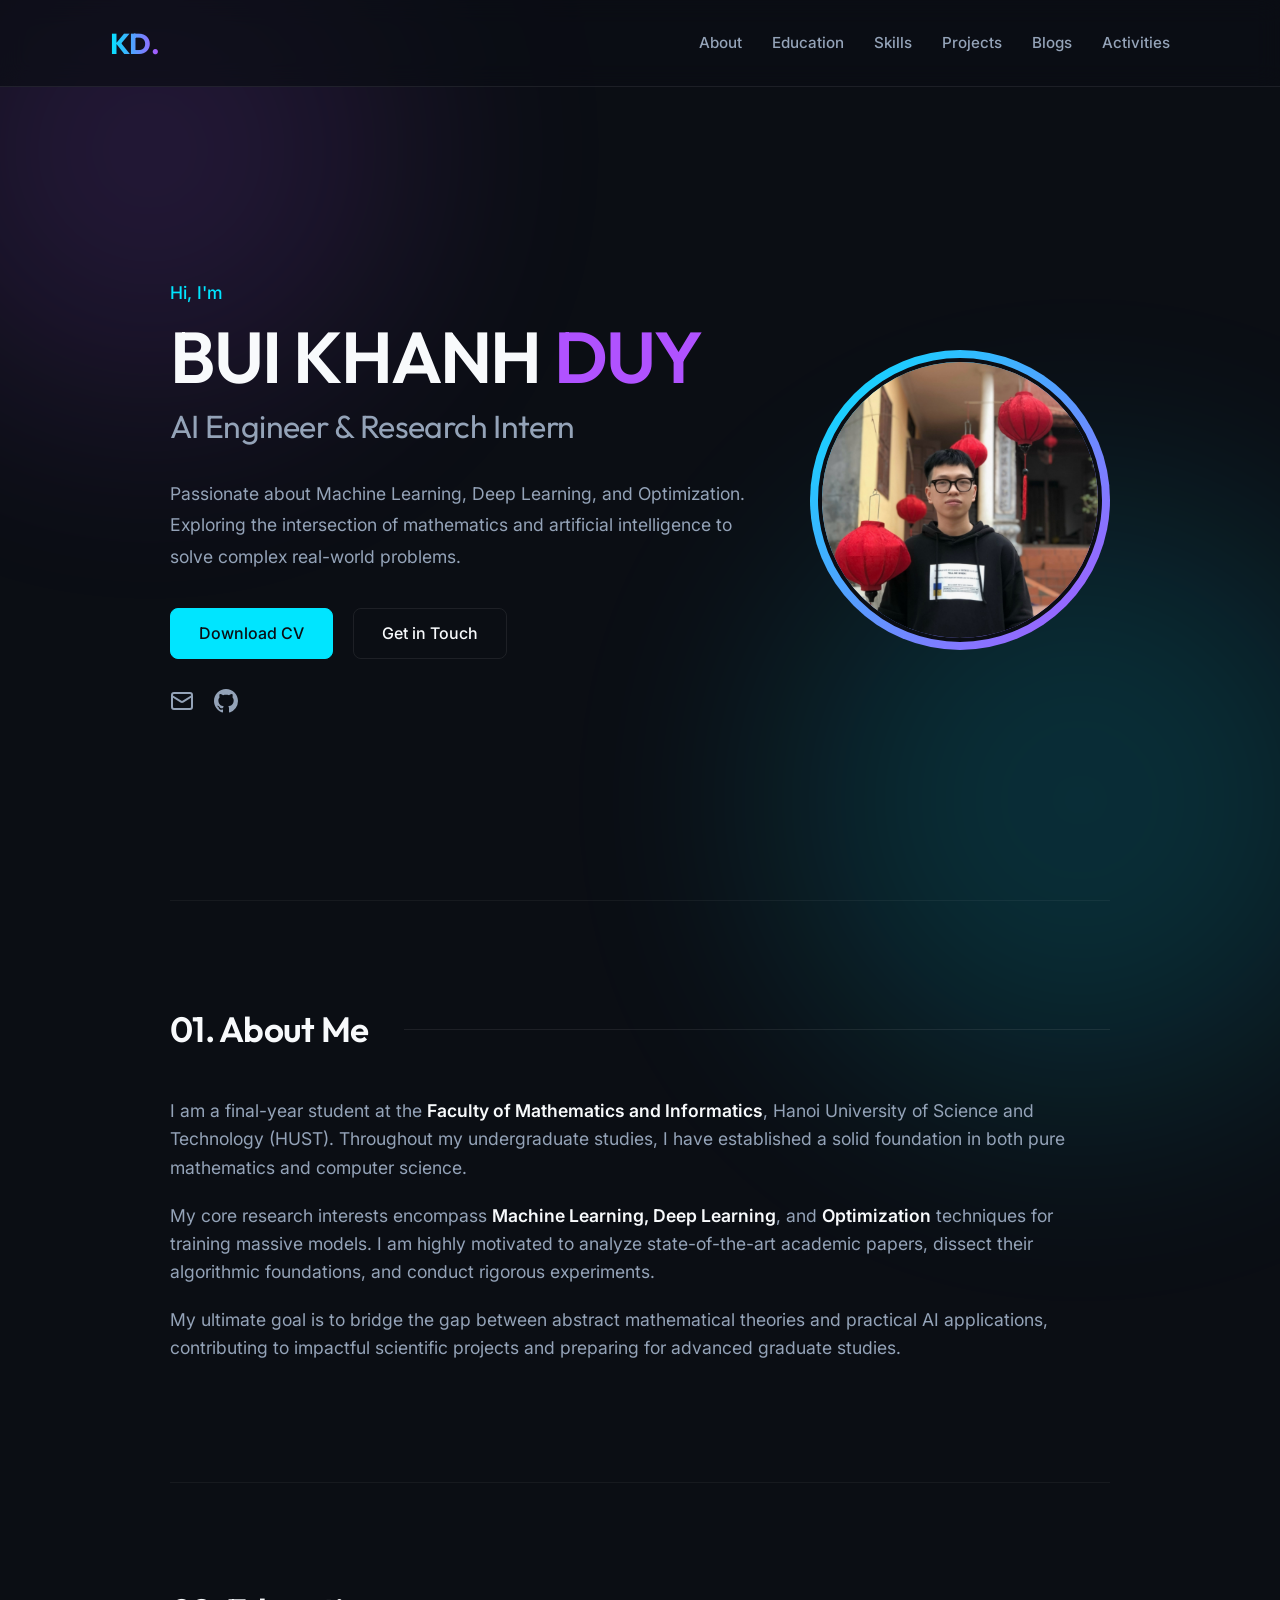
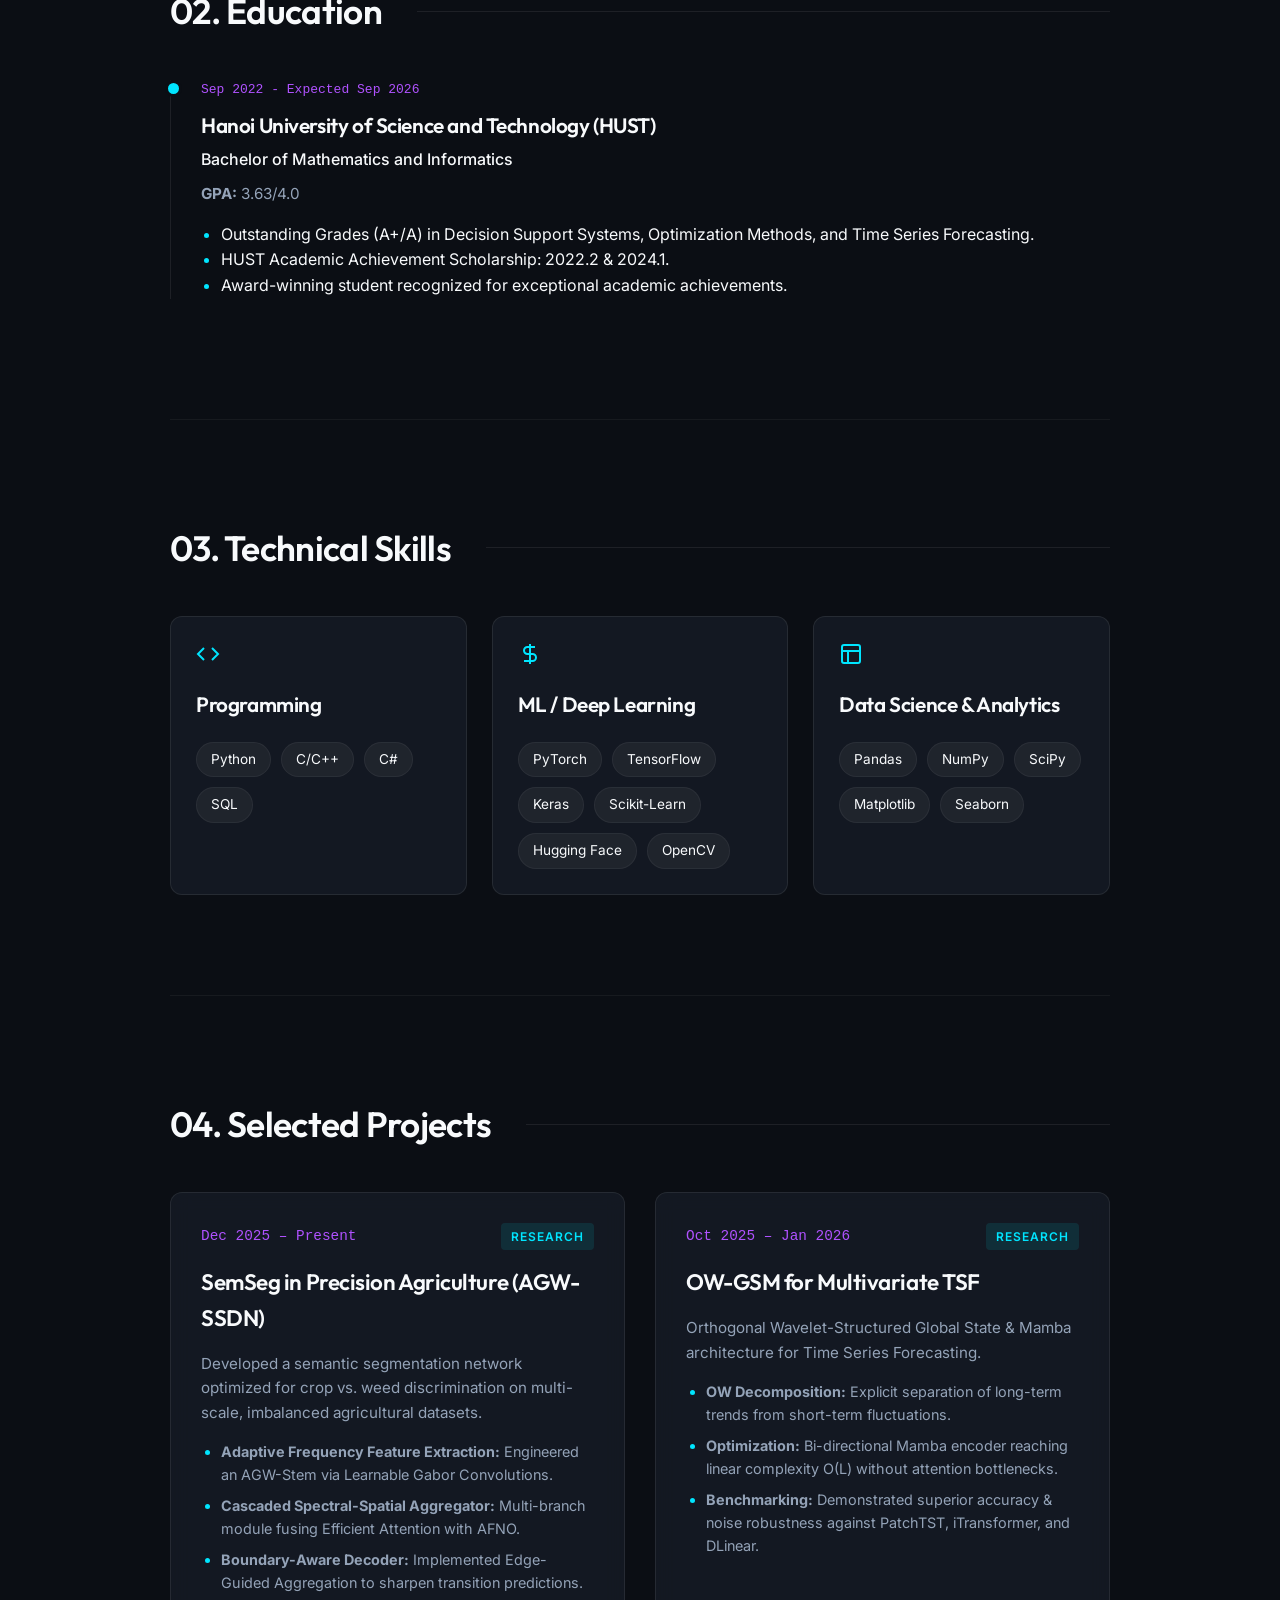
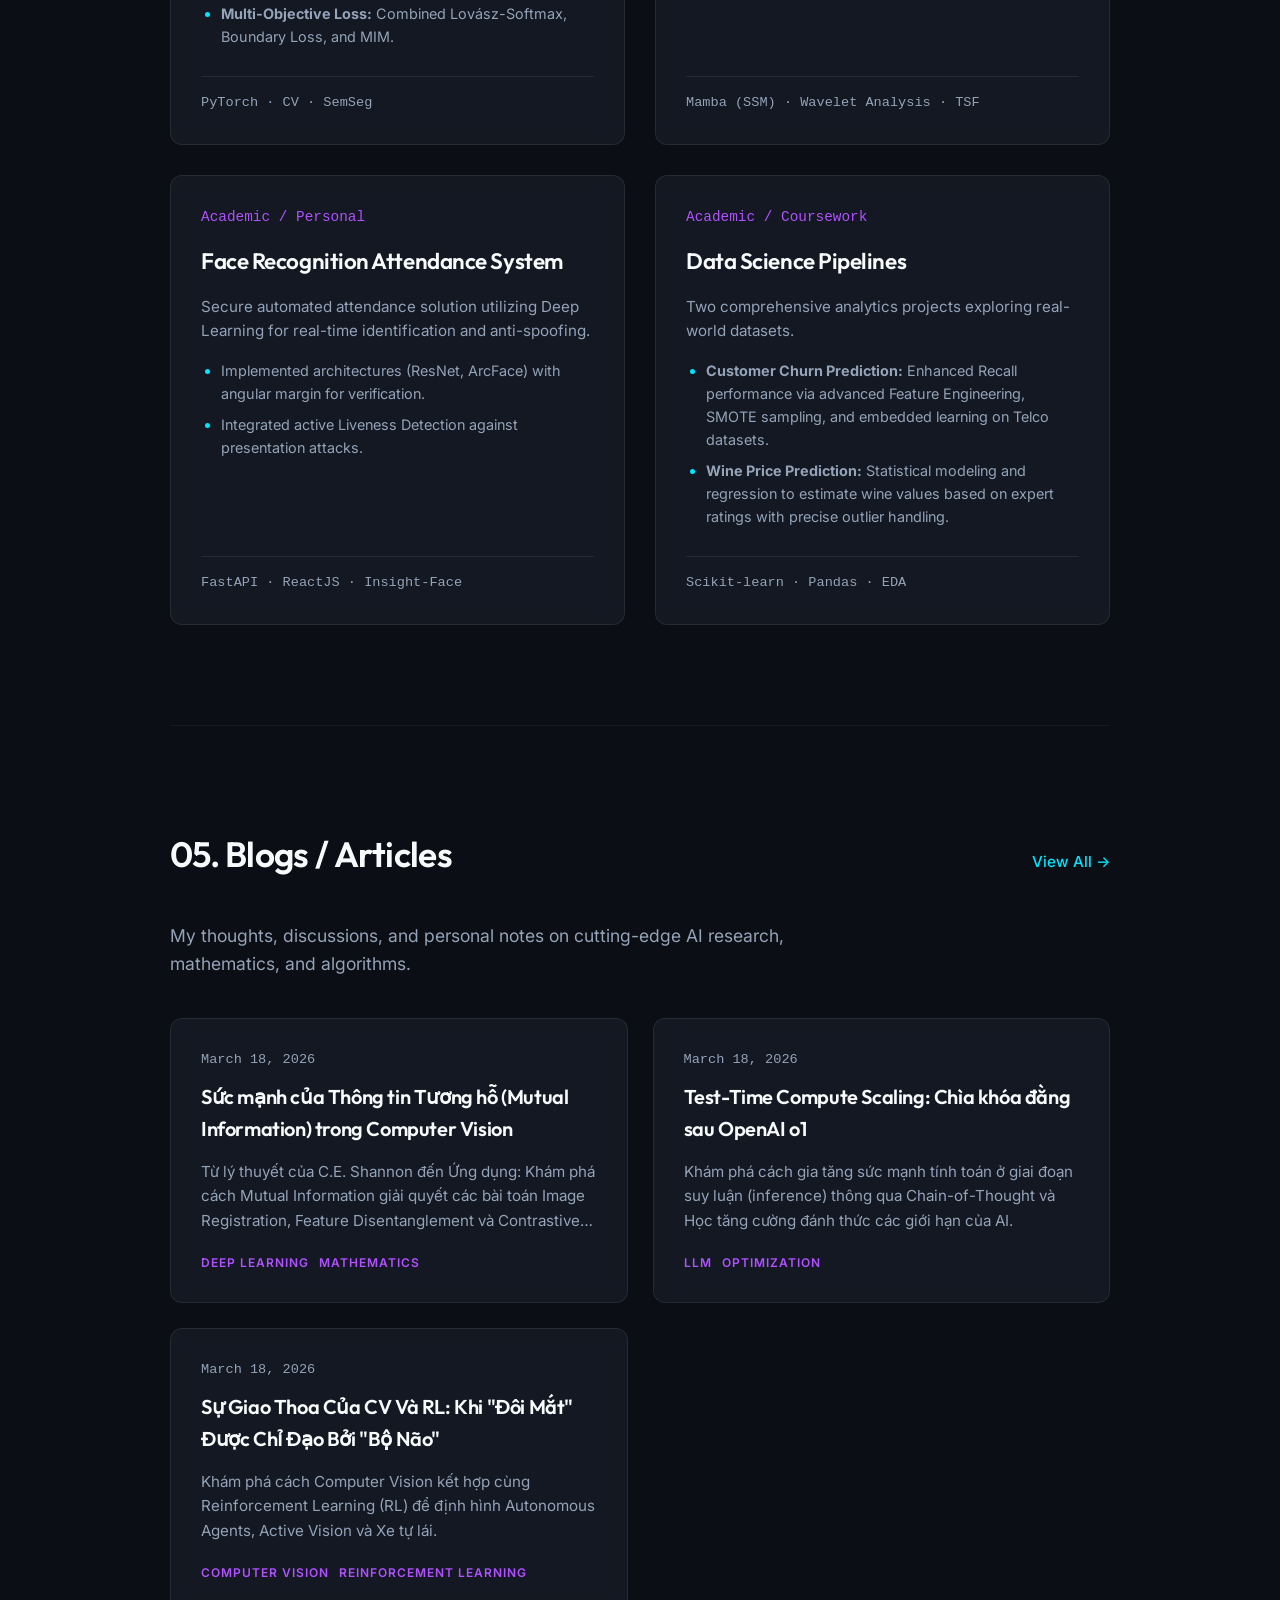
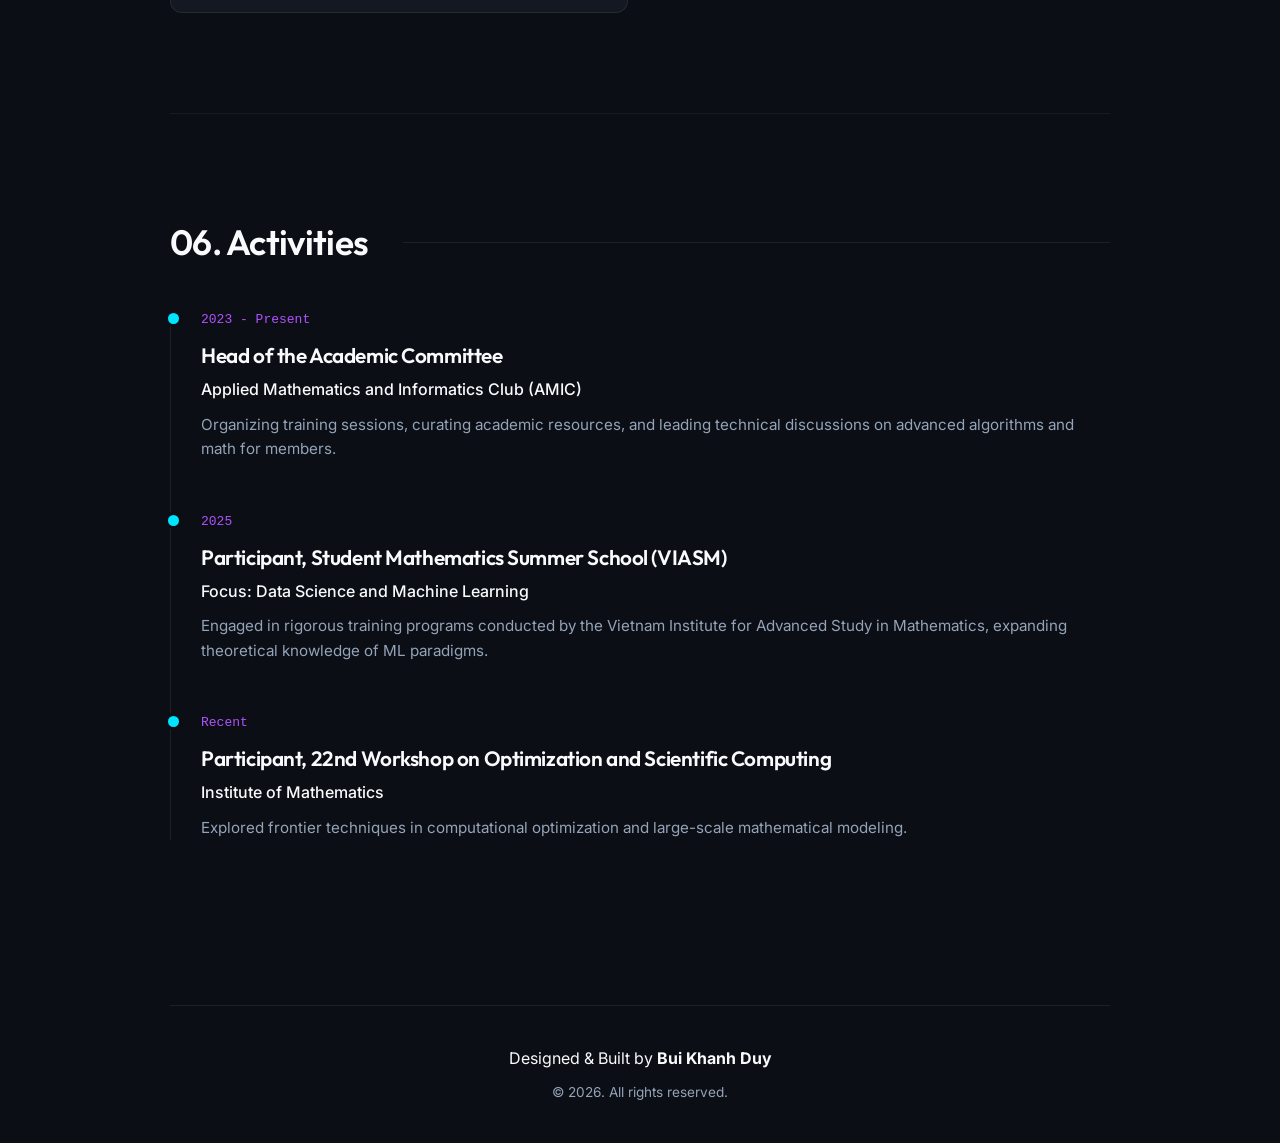
==== commit d6e5c24b: "Thêm bài Blog thứ ba về sự giao thoa CV & RL cực chất" ====
--- a/index.html
+++ b/index.html
@@ -1,5 +1,6 @@
 <!DOCTYPE html>
 <html lang="en">
+
 <head>
     <meta charset="UTF-8">
     <meta name="viewport" content="width=device-width, initial-scale=1.0">
@@ -8,10 +9,13 @@
     <link rel="stylesheet" href="css/style.css">
     <link rel="preconnect" href="https://fonts.googleapis.com">
     <link rel="preconnect" href="https://fonts.gstatic.com" crossorigin>
-    <link href="https://fonts.googleapis.com/css2?family=Outfit:wght@300;400;500;600;700&family=Inter:wght@300;400;500;600&display=swap" rel="stylesheet">
+    <link
+        href="https://fonts.googleapis.com/css2?family=Outfit:wght@300;400;500;600;700&family=Inter:wght@300;400;500;600&display=swap"
+        rel="stylesheet">
 </head>
+
 <body>
-    
+
     <!-- Background Glow Effects -->
     <div class="glow-bg glow-1"></div>
     <div class="glow-bg glow-2"></div>
@@ -32,7 +36,7 @@
     </nav>
 
     <main class="container">
-        
+
         <!-- Hero Section -->
         <section id="hero" class="hero-section">
             <div class="hero-content">
@@ -40,7 +44,8 @@
                 <h1 class="name">BUI KHANH <span>DUY</span></h1>
                 <h2 class="title">AI Engineer & Research Intern</h2>
                 <p class="hero-description">
-                    Passionate about Machine Learning, Deep Learning, and Optimization. Exploring the intersection of mathematics and artificial intelligence to solve complex real-world problems.
+                    Passionate about Machine Learning, Deep Learning, and Optimization. Exploring the intersection of
+                    mathematics and artificial intelligence to solve complex real-world problems.
                 </p>
                 <div class="hero-actions">
                     <a href="assets/cv.pdf" target="_blank" class="btn btn-primary">Download CV</a>
@@ -49,16 +54,25 @@
                 <!-- Contact Links -->
                 <div class="social-links">
                     <a href="mailto:duy.bk1608@gmail.com" title="Email" class="social-icon">
-                        <svg xmlns="http://www.w3.org/2000/svg" width="24" height="24" viewBox="0 0 24 24" fill="none" stroke="currentColor" stroke-width="2" stroke-linecap="round" stroke-linejoin="round"><rect x="2" y="4" width="20" height="16" rx="2"/><path d="m22 7-8.97 5.7a1.94 1.94 0 0 1-2.06 0L2 7"/></svg>
+                        <svg xmlns="http://www.w3.org/2000/svg" width="24" height="24" viewBox="0 0 24 24" fill="none"
+                            stroke="currentColor" stroke-width="2" stroke-linecap="round" stroke-linejoin="round">
+                            <rect x="2" y="4" width="20" height="16" rx="2" />
+                            <path d="m22 7-8.97 5.7a1.94 1.94 0 0 1-2.06 0L2 7" />
+                        </svg>
                     </a>
                     <a href="https://github.com/thaytoiyeucoay" title="GitHub" target="_blank" class="social-icon">
-                        <svg xmlns="http://www.w3.org/2000/svg" width="24" height="24" viewBox="0 0 24 24" fill="currentColor"><path d="M12 0C5.37 0 0 5.37 0 12c0 5.31 3.435 9.795 8.205 11.385.6.105.825-.255.825-.57 0-.285-.015-1.23-.015-2.235-3.015.555-3.795-.735-4.035-1.41-.135-.345-.72-1.41-1.23-1.695-.42-.225-1.02-.78-.015-.795.945-.015 1.62.87 1.845 1.23 1.08 1.815 2.805 1.305 3.495.99.105-.78.42-1.305.765-1.605-2.67-.3-5.46-1.335-5.46-5.925 0-1.305.465-2.385 1.23-3.225-.12-.3-.54-1.53.12-3.18 0 0 1.005-.315 3.3 1.23.96-.27 1.98-.405 3-.405s2.04.135 3 .405c2.295-1.56 3.3-1.23 3.3-1.23.66 1.65.24 2.88.12 3.18.765.84 1.23 1.905 1.23 3.225 0 4.605-2.805 5.625-5.475 5.925.435.375.81 1.095.81 2.22 0 1.605-.015 2.895-.015 3.3 0 .315.225.69.825.57A12.02 12.02 0 0 0 24 12c0-6.63-5.37-12-12-12z"/></svg>
+                        <svg xmlns="http://www.w3.org/2000/svg" width="24" height="24" viewBox="0 0 24 24"
+                            fill="currentColor">
+                            <path
+                                d="M12 0C5.37 0 0 5.37 0 12c0 5.31 3.435 9.795 8.205 11.385.6.105.825-.255.825-.57 0-.285-.015-1.23-.015-2.235-3.015.555-3.795-.735-4.035-1.41-.135-.345-.72-1.41-1.23-1.695-.42-.225-1.02-.78-.015-.795.945-.015 1.62.87 1.845 1.23 1.08 1.815 2.805 1.305 3.495.99.105-.78.42-1.305.765-1.605-2.67-.3-5.46-1.335-5.46-5.925 0-1.305.465-2.385 1.23-3.225-.12-.3-.54-1.53.12-3.18 0 0 1.005-.315 3.3 1.23.96-.27 1.98-.405 3-.405s2.04.135 3 .405c2.295-1.56 3.3-1.23 3.3-1.23.66 1.65.24 2.88.12 3.18.765.84 1.23 1.905 1.23 3.225 0 4.605-2.805 5.625-5.475 5.925.435.375.81 1.095.81 2.22 0 1.605-.015 2.895-.015 3.3 0 .315.225.69.825.57A12.02 12.02 0 0 0 24 12c0-6.63-5.37-12-12-12z" />
+                        </svg>
                     </a>
                 </div>
             </div>
             <div class="hero-image-container">
                 <div class="avatar-ring">
-                    <img src="assets/images/avatar.jpg" alt="Bui Khanh Duy" class="hero-avatar" onerror="this.src='https://ui-avatars.com/api/?name=Khanh+Duy&background=random&size=300'">
+                    <img src="assets/images/avatar.jpg" alt="Bui Khanh Duy" class="hero-avatar"
+                        onerror="this.src='https://ui-avatars.com/api/?name=Khanh+Duy&background=random&size=300'">
                 </div>
             </div>
         </section>
@@ -67,9 +81,16 @@
         <section id="about" class="section">
             <h2 class="section-title">01. About Me</h2>
             <div class="about-text">
-                <p>I am a final-year student at the <strong>Faculty of Mathematics and Informatics</strong>, Hanoi University of Science and Technology (HUST). Throughout my undergraduate studies, I have established a solid foundation in both pure mathematics and computer science.</p>
-                <p>My core research interests encompass <strong>Machine Learning, Deep Learning</strong>, and <strong>Optimization</strong> techniques for training massive models. I am highly motivated to analyze state-of-the-art academic papers, dissect their algorithmic foundations, and conduct rigorous experiments.</p>
-                <p>My ultimate goal is to bridge the gap between abstract mathematical theories and practical AI applications, contributing to impactful scientific projects and preparing for advanced graduate studies.</p>
+                <p>I am a final-year student at the <strong>Faculty of Mathematics and Informatics</strong>, Hanoi
+                    University of Science and Technology (HUST). Throughout my undergraduate studies, I have established
+                    a solid foundation in both pure mathematics and computer science.</p>
+                <p>My core research interests encompass <strong>Machine Learning, Deep Learning</strong>, and
+                    <strong>Optimization</strong> techniques for training massive models. I am highly motivated to
+                    analyze state-of-the-art academic papers, dissect their algorithmic foundations, and conduct
+                    rigorous experiments.</p>
+                <p>My ultimate goal is to bridge the gap between abstract mathematical theories and practical AI
+                    applications, contributing to impactful scientific projects and preparing for advanced graduate
+                    studies.</p>
             </div>
         </section>
 
@@ -82,9 +103,10 @@
                     <div class="timeline-content">
                         <h3>Hanoi University of Science and Technology (HUST)</h3>
                         <p class="subtitle">Bachelor of Mathematics and Informatics</p>
-                        <p class="details"><strong>GPA:</strong> 3.52/4.0</p>
+                        <p class="details"><strong>GPA:</strong> 3.63/4.0</p>
                         <ul class="accent-list">
-                            <li>Outstanding Grades (A+/A) in Decision Support Systems, Optimization Methods, and Time Series Forecasting.</li>
+                            <li>Outstanding Grades (A+/A) in Decision Support Systems, Optimization Methods, and Time
+                                Series Forecasting.</li>
                             <li>HUST Academic Achievement Scholarship: 2022.2 & 2024.1.</li>
                             <li>Award-winning student recognized for exceptional academic achievements.</li>
                         </ul>
@@ -99,27 +121,40 @@
             <div class="skills-grid">
                 <div class="skill-category">
                     <div class="skill-icon">
-                        <svg xmlns="http://www.w3.org/2000/svg" width="24" height="24" viewBox="0 0 24 24" fill="none" stroke="currentColor" stroke-width="2"><polyline points="16 18 22 12 16 6"></polyline><polyline points="8 6 2 12 8 18"></polyline></svg>
+                        <svg xmlns="http://www.w3.org/2000/svg" width="24" height="24" viewBox="0 0 24 24" fill="none"
+                            stroke="currentColor" stroke-width="2">
+                            <polyline points="16 18 22 12 16 6"></polyline>
+                            <polyline points="8 6 2 12 8 18"></polyline>
+                        </svg>
                     </div>
                     <h3>Programming</h3>
                     <div class="skill-tags">
                         <span>Python</span><span>C/C++</span><span>C#</span><span>SQL</span>
                     </div>
                 </div>
-                
+
                 <div class="skill-category">
                     <div class="skill-icon">
-                        <svg xmlns="http://www.w3.org/2000/svg" width="24" height="24" viewBox="0 0 24 24" fill="none" stroke="currentColor" stroke-width="2"><path d="M12 2v20M17 5H9.5a3.5 3.5 0 0 0 0 7h5a3.5 3.5 0 0 1 0 7H6"></path></svg>
+                        <svg xmlns="http://www.w3.org/2000/svg" width="24" height="24" viewBox="0 0 24 24" fill="none"
+                            stroke="currentColor" stroke-width="2">
+                            <path d="M12 2v20M17 5H9.5a3.5 3.5 0 0 0 0 7h5a3.5 3.5 0 0 1 0 7H6"></path>
+                        </svg>
                     </div>
                     <h3>ML / Deep Learning</h3>
                     <div class="skill-tags">
-                        <span>PyTorch</span><span>TensorFlow</span><span>Keras</span><span>Scikit-Learn</span><span>Hugging Face</span><span>OpenCV</span>
+                        <span>PyTorch</span><span>TensorFlow</span><span>Keras</span><span>Scikit-Learn</span><span>Hugging
+                            Face</span><span>OpenCV</span>
                     </div>
                 </div>
 
                 <div class="skill-category">
                     <div class="skill-icon">
-                        <svg xmlns="http://www.w3.org/2000/svg" width="24" height="24" viewBox="0 0 24 24" fill="none" stroke="currentColor" stroke-width="2"><rect x="3" y="3" width="18" height="18" rx="2" ry="2"></rect><line x1="3" y1="9" x2="21" y2="9"></line><line x1="9" y1="21" x2="9" y2="9"></line></svg>
+                        <svg xmlns="http://www.w3.org/2000/svg" width="24" height="24" viewBox="0 0 24 24" fill="none"
+                            stroke="currentColor" stroke-width="2">
+                            <rect x="3" y="3" width="18" height="18" rx="2" ry="2"></rect>
+                            <line x1="3" y1="9" x2="21" y2="9"></line>
+                            <line x1="9" y1="21" x2="9" y2="9"></line>
+                        </svg>
                     </div>
                     <h3>Data Science & Analytics</h3>
                     <div class="skill-tags">
@@ -133,18 +168,22 @@
         <section id="projects" class="section">
             <h2 class="section-title">04. Selected Projects</h2>
             <div class="projects-grid">
-                
+
                 <div class="card project-card">
                     <div class="card-header">
                         <span class="project-date">Dec 2025 – Present</span>
                         <div class="badge">Research</div>
                     </div>
                     <h3>SemSeg in Precision Agriculture (AGW-SSDN)</h3>
-                    <p class="description">Developed a semantic segmentation network optimized for crop vs. weed discrimination on multi-scale, imbalanced agricultural datasets.</p>
+                    <p class="description">Developed a semantic segmentation network optimized for crop vs. weed
+                        discrimination on multi-scale, imbalanced agricultural datasets.</p>
                     <ul class="accent-list small-text">
-                        <li><strong>Adaptive Frequency Feature Extraction:</strong> Engineered an AGW-Stem via Learnable Gabor Convolutions.</li>
-                        <li><strong>Cascaded Spectral-Spatial Aggregator:</strong> Multi-branch module fusing Efficient Attention with AFNO.</li>
-                        <li><strong>Boundary-Aware Decoder:</strong> Implemented Edge-Guided Aggregation to sharpen transition predictions.</li>
+                        <li><strong>Adaptive Frequency Feature Extraction:</strong> Engineered an AGW-Stem via Learnable
+                            Gabor Convolutions.</li>
+                        <li><strong>Cascaded Spectral-Spatial Aggregator:</strong> Multi-branch module fusing Efficient
+                            Attention with AFNO.</li>
+                        <li><strong>Boundary-Aware Decoder:</strong> Implemented Edge-Guided Aggregation to sharpen
+                            transition predictions.</li>
                         <li><strong>Multi-Objective Loss:</strong> Combined Lovász-Softmax, Boundary Loss, and MIM.</li>
                     </ul>
                     <div class="tech-stack">PyTorch · CV · SemSeg</div>
@@ -156,11 +195,15 @@
                         <div class="badge">Research</div>
                     </div>
                     <h3>OW-GSM for Multivariate TSF</h3>
-                    <p class="description">Orthogonal Wavelet-Structured Global State & Mamba architecture for Time Series Forecasting.</p>
+                    <p class="description">Orthogonal Wavelet-Structured Global State & Mamba architecture for Time
+                        Series Forecasting.</p>
                     <ul class="accent-list small-text">
-                        <li><strong>OW Decomposition:</strong> Explicit separation of long-term trends from short-term fluctuations.</li>
-                        <li><strong>Optimization:</strong> Bi-directional Mamba encoder reaching linear complexity O(L) without attention bottlenecks.</li>
-                        <li><strong>Benchmarking:</strong> Demonstrated superior accuracy & noise robustness against PatchTST, iTransformer, and DLinear.</li>
+                        <li><strong>OW Decomposition:</strong> Explicit separation of long-term trends from short-term
+                            fluctuations.</li>
+                        <li><strong>Optimization:</strong> Bi-directional Mamba encoder reaching linear complexity O(L)
+                            without attention bottlenecks.</li>
+                        <li><strong>Benchmarking:</strong> Demonstrated superior accuracy & noise robustness against
+                            PatchTST, iTransformer, and DLinear.</li>
                     </ul>
                     <div class="tech-stack">Mamba (SSM) · Wavelet Analysis · TSF</div>
                 </div>
@@ -170,7 +213,8 @@
                         <span class="project-date">Academic / Personal</span>
                     </div>
                     <h3>Face Recognition Attendance System</h3>
-                    <p class="description">Secure automated attendance solution utilizing Deep Learning for real-time identification and anti-spoofing.</p>
+                    <p class="description">Secure automated attendance solution utilizing Deep Learning for real-time
+                        identification and anti-spoofing.</p>
                     <ul class="accent-list small-text">
                         <li>Implemented architectures (ResNet, ArcFace) with angular margin for verification.</li>
                         <li>Integrated active Liveness Detection against presentation attacks.</li>
@@ -185,8 +229,10 @@
                     <h3>Data Science Pipelines</h3>
                     <p class="description">Two comprehensive analytics projects exploring real-world datasets.</p>
                     <ul class="accent-list small-text">
-                        <li><strong>Customer Churn Prediction:</strong> Enhanced Recall performance via advanced Feature Engineering, SMOTE sampling, and embedded learning on Telco datasets.</li>
-                        <li><strong>Wine Price Prediction:</strong> Statistical modeling and regression to estimate wine values based on expert ratings with precise outlier handling.</li>
+                        <li><strong>Customer Churn Prediction:</strong> Enhanced Recall performance via advanced Feature
+                            Engineering, SMOTE sampling, and embedded learning on Telco datasets.</li>
+                        <li><strong>Wine Price Prediction:</strong> Statistical modeling and regression to estimate wine
+                            values based on expert ratings with precise outlier handling.</li>
                     </ul>
                     <div class="tech-stack">Scikit-learn · Pandas · EDA</div>
                 </div>
@@ -200,28 +246,29 @@
                 <h2 class="section-title">05. Blogs / Articles</h2>
                 <a href="#" class="view-all">View All →</a>
             </div>
-            <p class="section-subtitle">My thoughts, discussions, and personal notes on cutting-edge AI research, mathematics, and algorithms.</p>
-            
+            <p class="section-subtitle">My thoughts, discussions, and personal notes on cutting-edge AI research,
+                mathematics, and algorithms.</p>
+
             <div class="blogs-grid">
-                <a href="#" class="card blog-card">
-                    <div class="blog-date">March 15, 2026</div>
-                    <h3>Deconstructing State Space Models: Why Mamba is the new Transformer?</h3>
-                    <p>A deep dive into the mathematical formulations behind SSMs, addressing the quadratic constraints of self-attention mechanisms and exploring linear-time alternatives.</p>
-                    <div class="blog-tags"><span>Deep Learning</span><span>SSM</span></div>
+                <a href="blog-mutual-information.html" class="card blog-card">
+                    <div class="blog-date">March 18, 2026</div>
+                    <h3>Sức mạnh của Thông tin Tương hỗ (Mutual Information) trong Computer Vision</h3>
+                    <p>Từ lý thuyết của C.E. Shannon đến Ứng dụng: Khám phá cách Mutual Information giải quyết các bài toán Image Registration, Feature Disentanglement và Contrastive Learning.</p>
+                    <div class="blog-tags"><span>Deep Learning</span><span>Mathematics</span></div>
                 </a>
 
-                <a href="#" class="card blog-card">
-                    <div class="blog-date">February 28, 2026</div>
-                    <h3>Integrating Wavelet Transforms in Neural Architecture Design</h3>
-                    <p>Discussing the benefits of spectral decomposition in handling high-frequency noise and capturing long-term dependencies in multivariate time series data.</p>
-                    <div class="blog-tags"><span>Mathematics</span><span>Optimization</span></div>
+                <a href="blog-test-time-compute.html" class="card blog-card">
+                    <div class="blog-date">March 18, 2026</div>
+                    <h3>Test-Time Compute Scaling: Chìa khóa đằng sau OpenAI o1</h3>
+                    <p>Khám phá cách gia tăng sức mạnh tính toán ở giai đoạn suy luận (inference) thông qua Chain-of-Thought và Học tăng cường đánh thức các giới hạn của AI.</p>
+                    <div class="blog-tags"><span>LLM</span><span>Optimization</span></div>
                 </a>
 
-                <a href="#" class="card blog-card">
-                    <div class="blog-date">January 10, 2026</div>
-                    <h3>The Challenges of Highly Imbalanced Datasets in Precision Agriculture</h3>
-                    <p>Reflections on balancing Lovász-Softmax and Boundary Loss to force models into distinguishing weeds from cash crops at microscopic resolutions.</p>
-                    <div class="blog-tags"><span>Computer Vision</span><span>Loss Functions</span></div>
+                <a href="blog-cv-rl.html" class="card blog-card">
+                    <div class="blog-date">March 18, 2026</div>
+                    <h3>Sự Giao Thoa Của CV Và RL: Khi "Đôi Mắt" Được Chỉ Đạo Bởi "Bộ Não"</h3>
+                    <p>Khám phá cách Computer Vision kết hợp cùng Reinforcement Learning (RL) để định hình Autonomous Agents, Active Vision và Xe tự lái.</p>
+                    <div class="blog-tags"><span>Computer Vision</span><span>Reinforcement Learning</span></div>
                 </a>
             </div>
         </section>
@@ -235,7 +282,8 @@
                     <div class="timeline-content">
                         <h3>Head of the Academic Committee</h3>
                         <p class="subtitle">Applied Mathematics and Informatics Club (AMIC)</p>
-                        <p class="details">Organizing training sessions, curating academic resources, and leading technical discussions on advanced algorithms and math for members.</p>
+                        <p class="details">Organizing training sessions, curating academic resources, and leading
+                            technical discussions on advanced algorithms and math for members.</p>
                     </div>
                 </div>
                 <div class="timeline-item">
@@ -243,7 +291,8 @@
                     <div class="timeline-content">
                         <h3>Participant, Student Mathematics Summer School (VIASM)</h3>
                         <p class="subtitle">Focus: Data Science and Machine Learning</p>
-                        <p class="details">Engaged in rigorous training programs conducted by the Vietnam Institute for Advanced Study in Mathematics, expanding theoretical knowledge of ML paradigms.</p>
+                        <p class="details">Engaged in rigorous training programs conducted by the Vietnam Institute for
+                            Advanced Study in Mathematics, expanding theoretical knowledge of ML paradigms.</p>
                     </div>
                 </div>
                 <div class="timeline-item">
@@ -251,7 +300,8 @@
                     <div class="timeline-content">
                         <h3>Participant, 22nd Workshop on Optimization and Scientific Computing</h3>
                         <p class="subtitle">Institute of Mathematics</p>
-                        <p class="details">Explored frontier techniques in computational optimization and large-scale mathematical modeling.</p>
+                        <p class="details">Explored frontier techniques in computational optimization and large-scale
+                            mathematical modeling.</p>
                     </div>
                 </div>
             </div>
@@ -266,4 +316,5 @@
 
     <script src="js/main.js"></script>
 </body>
-</html>
+
+</html>
